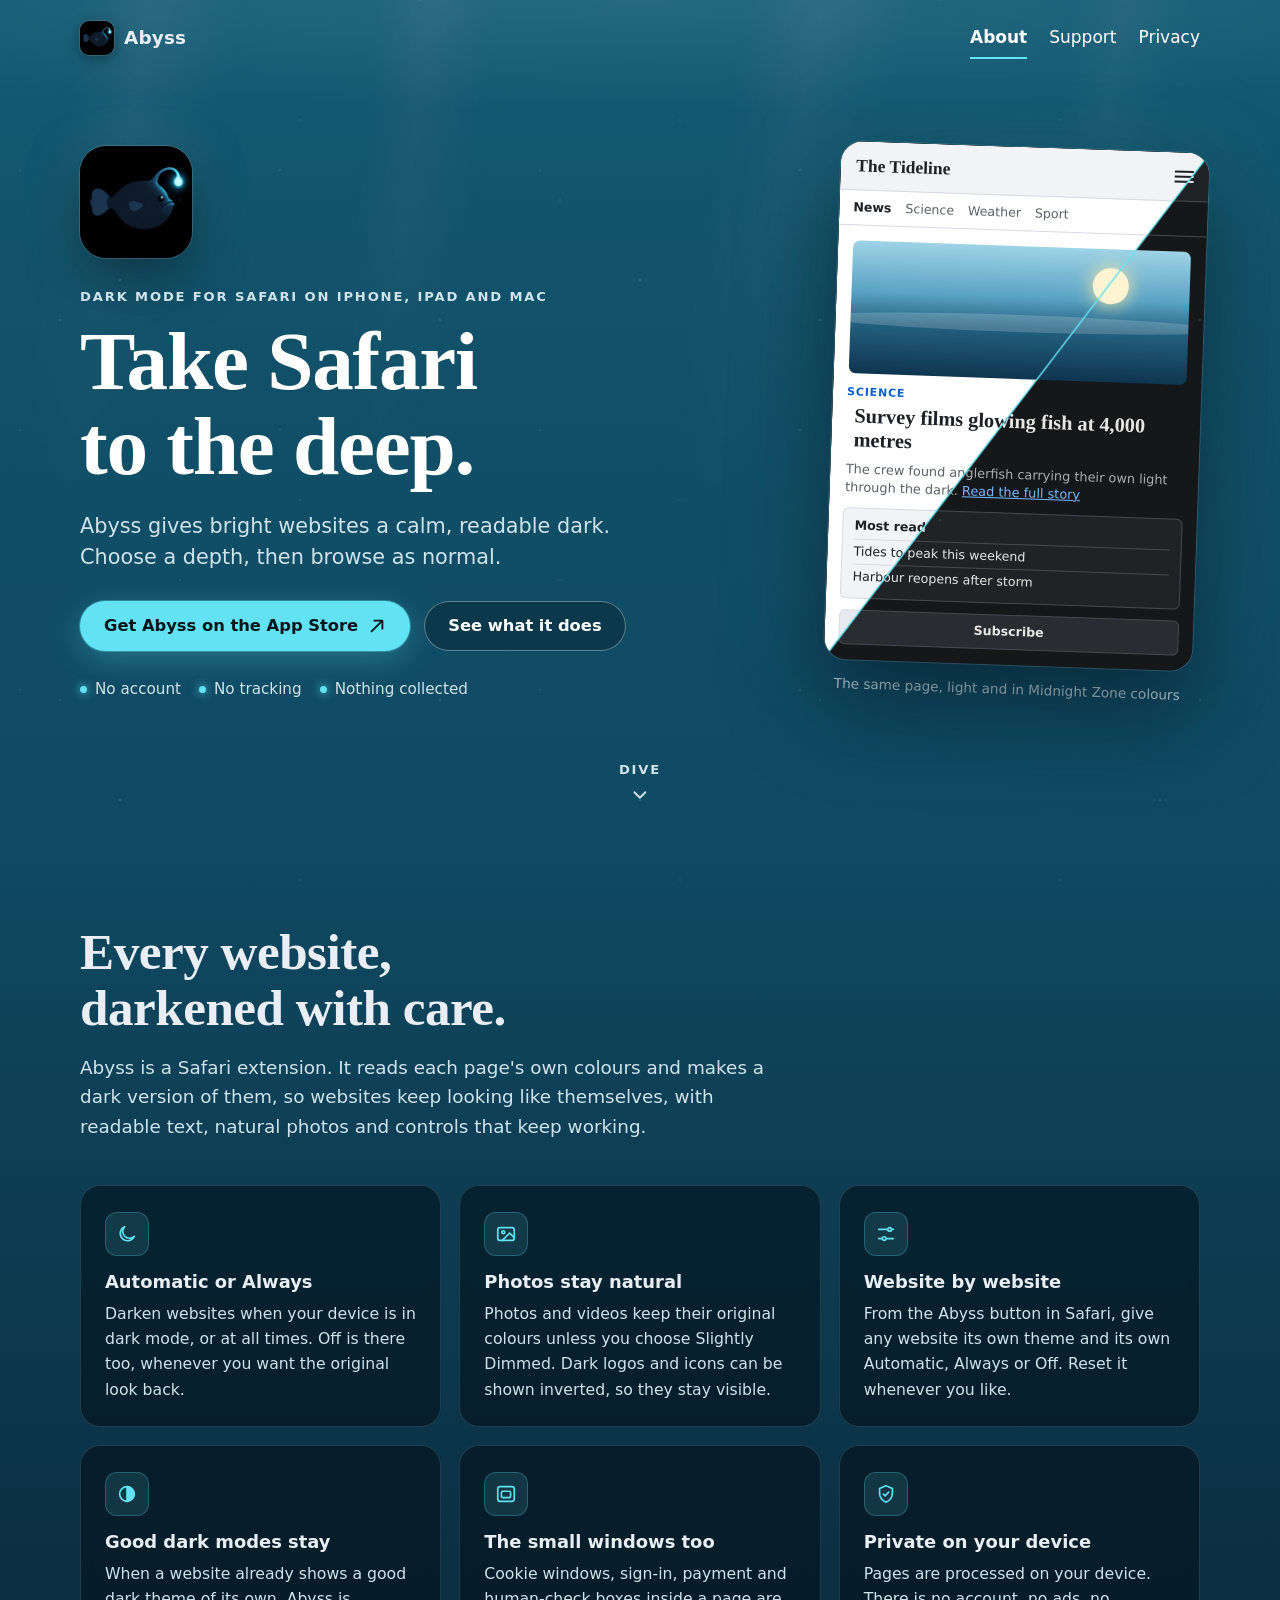
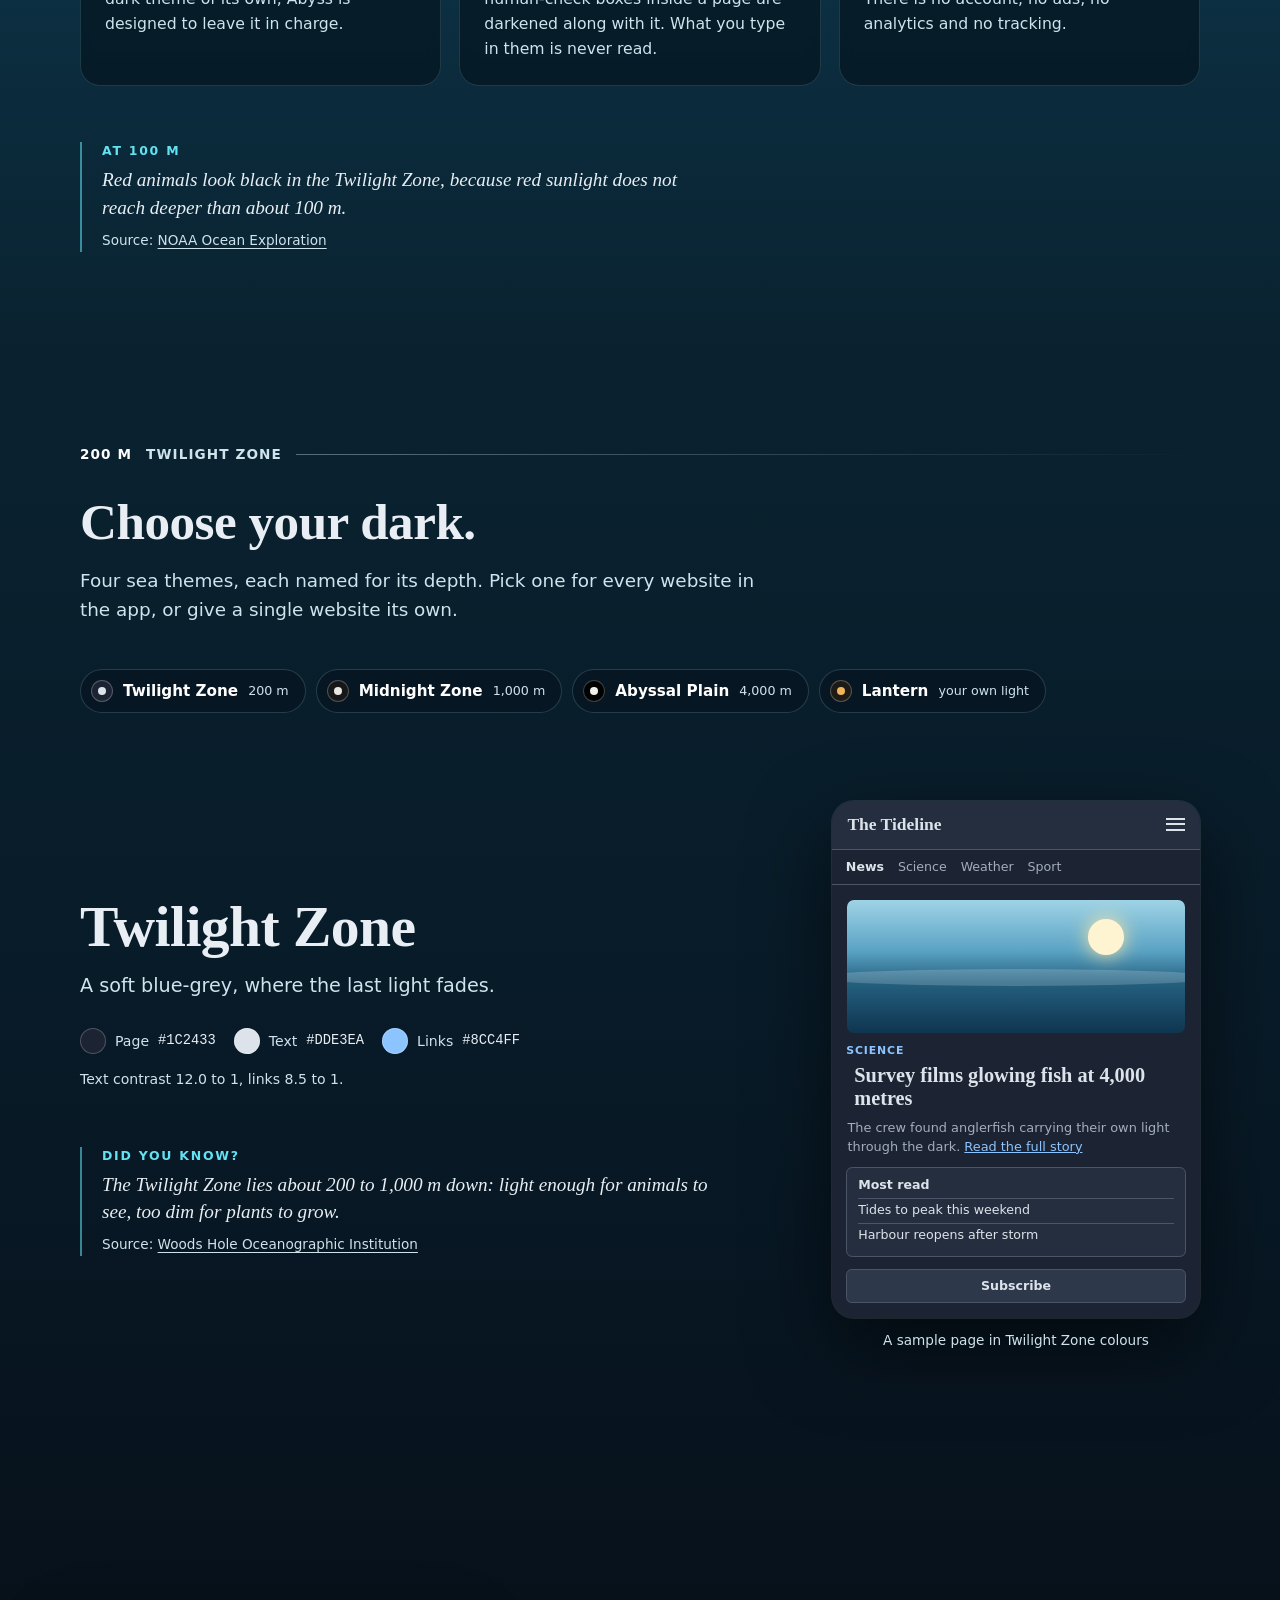
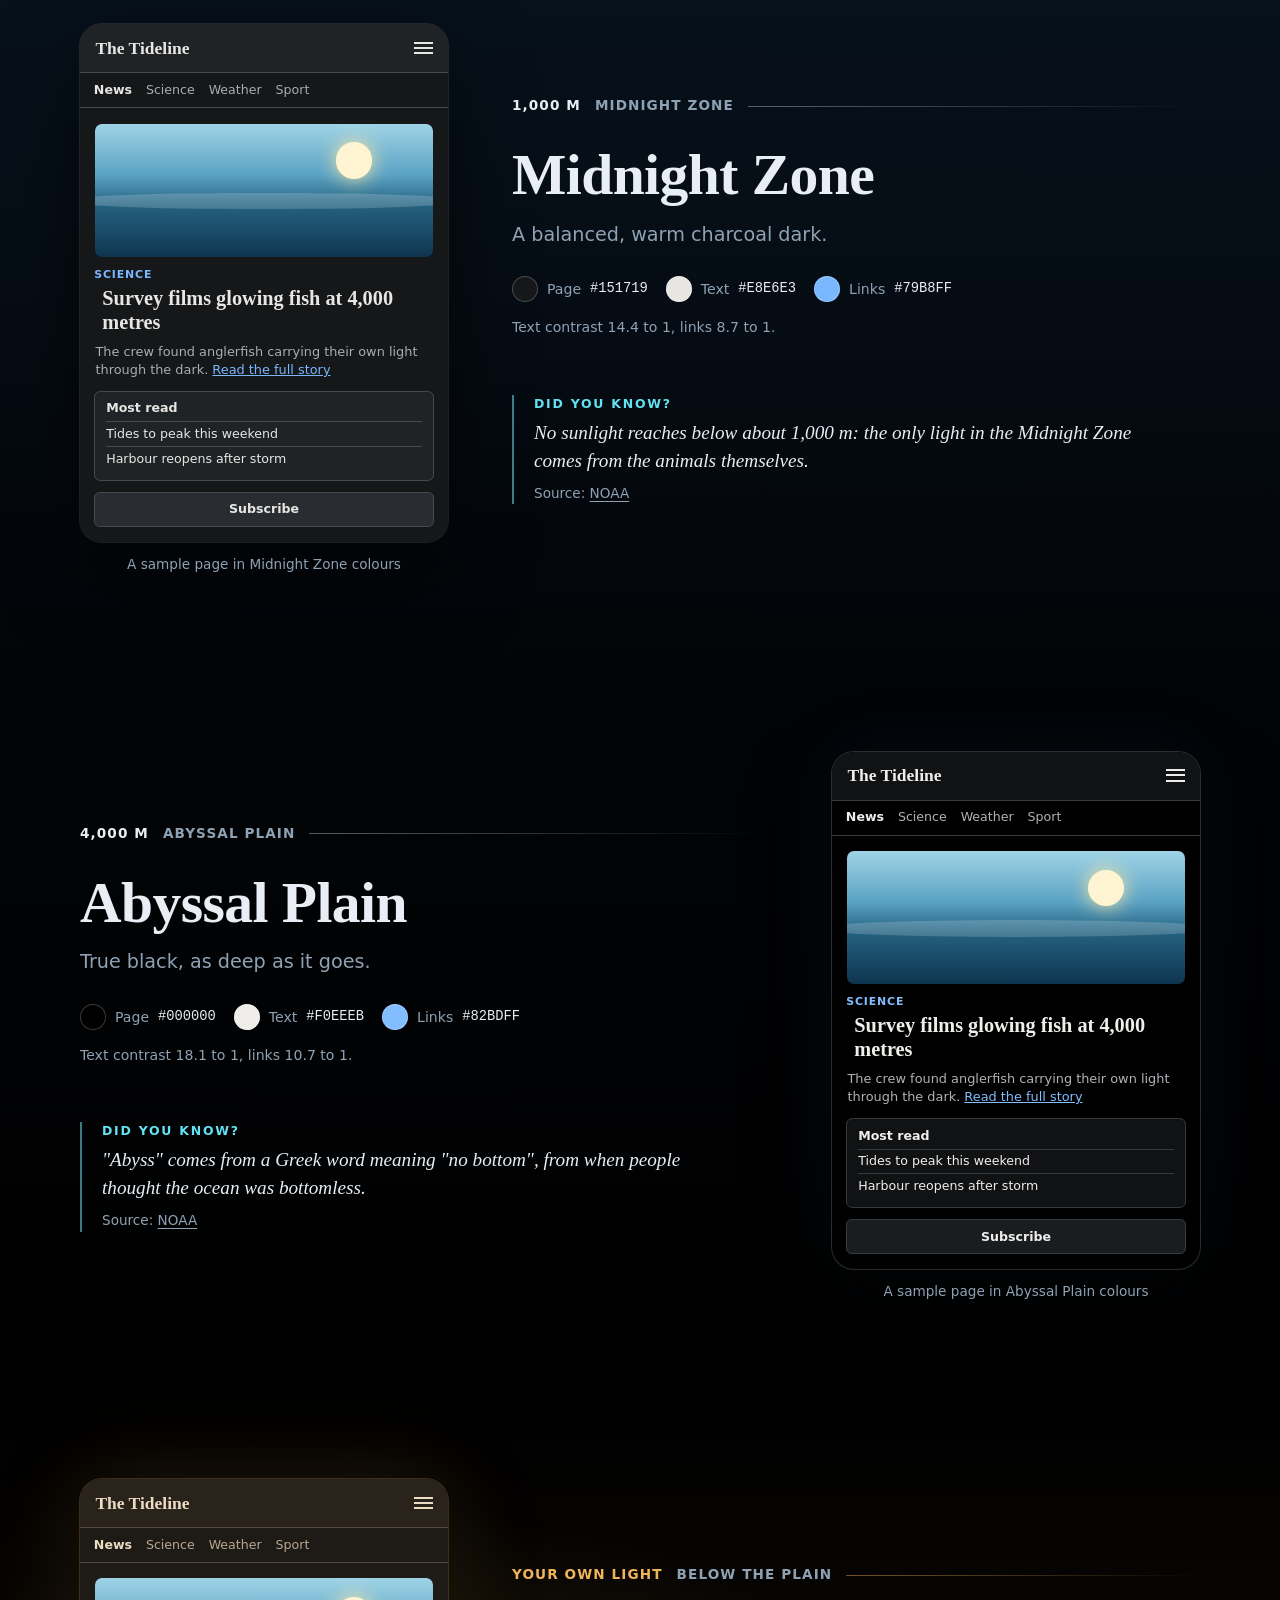
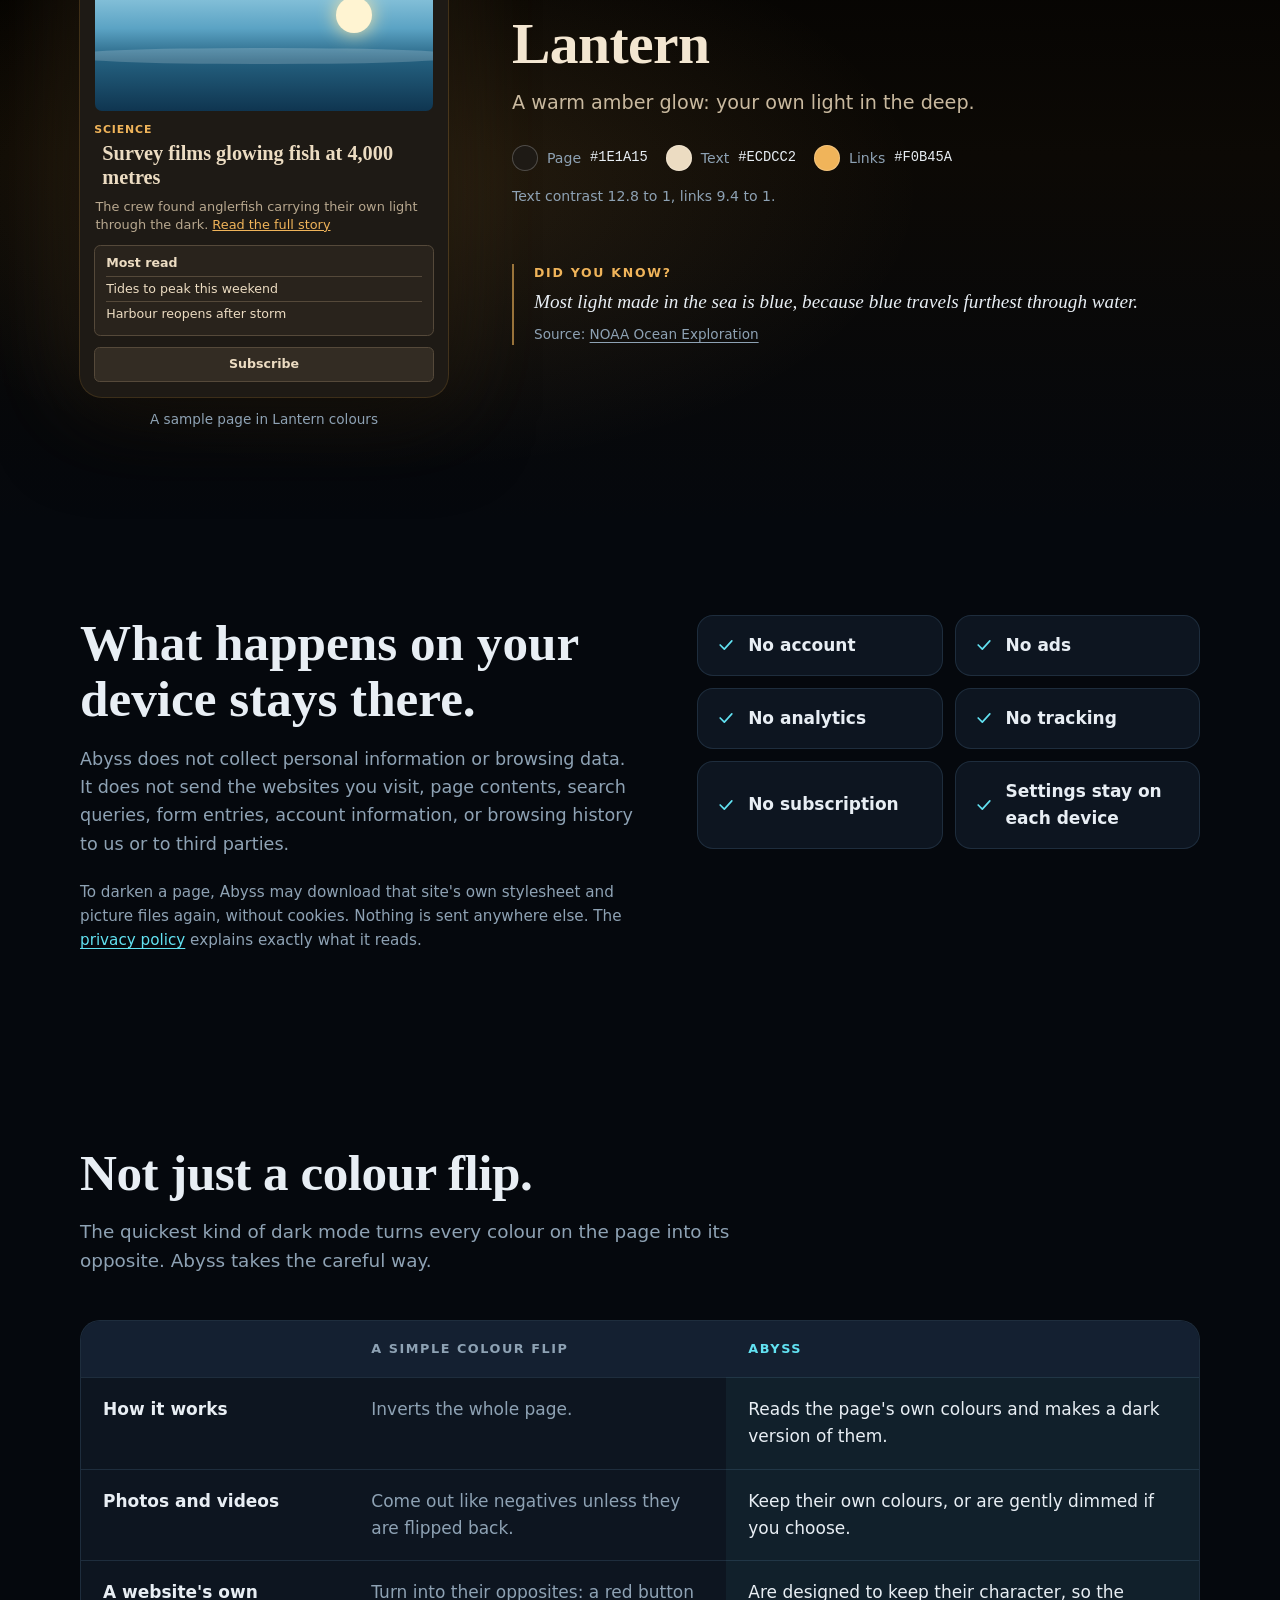
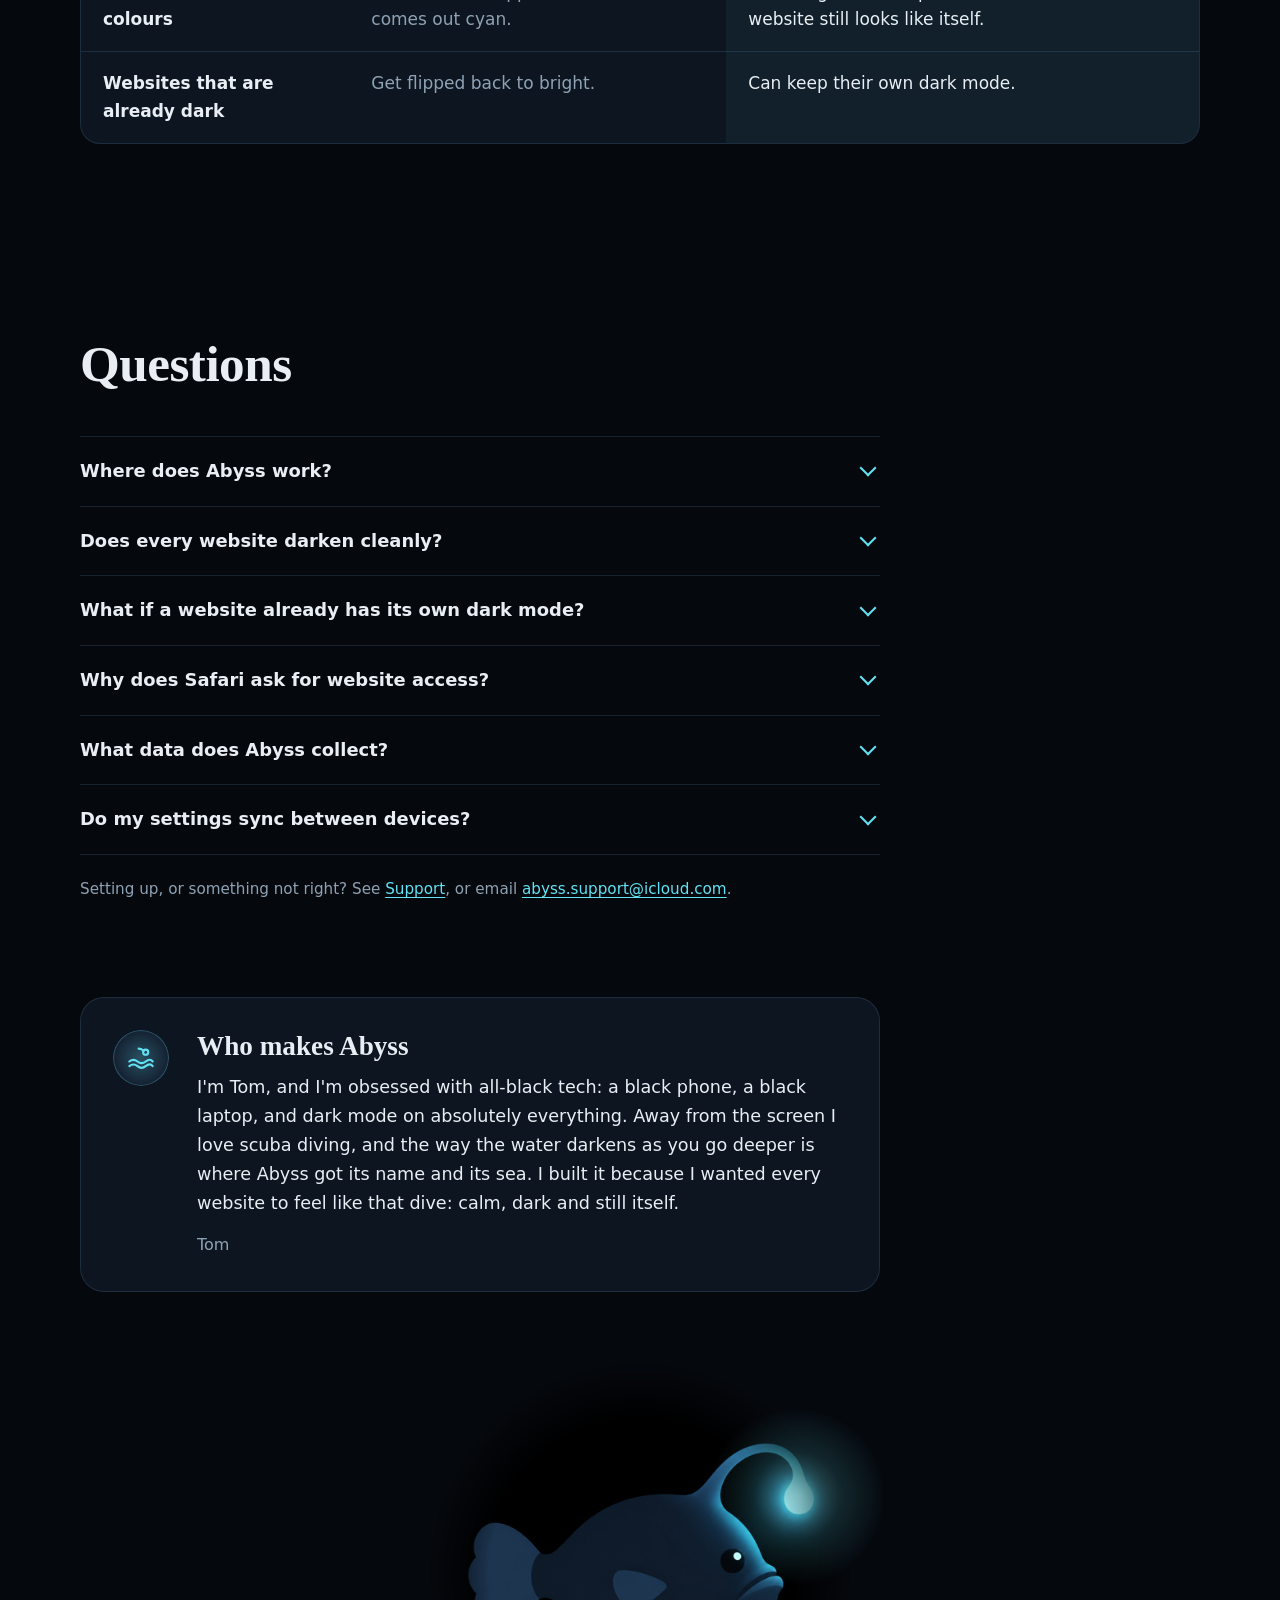
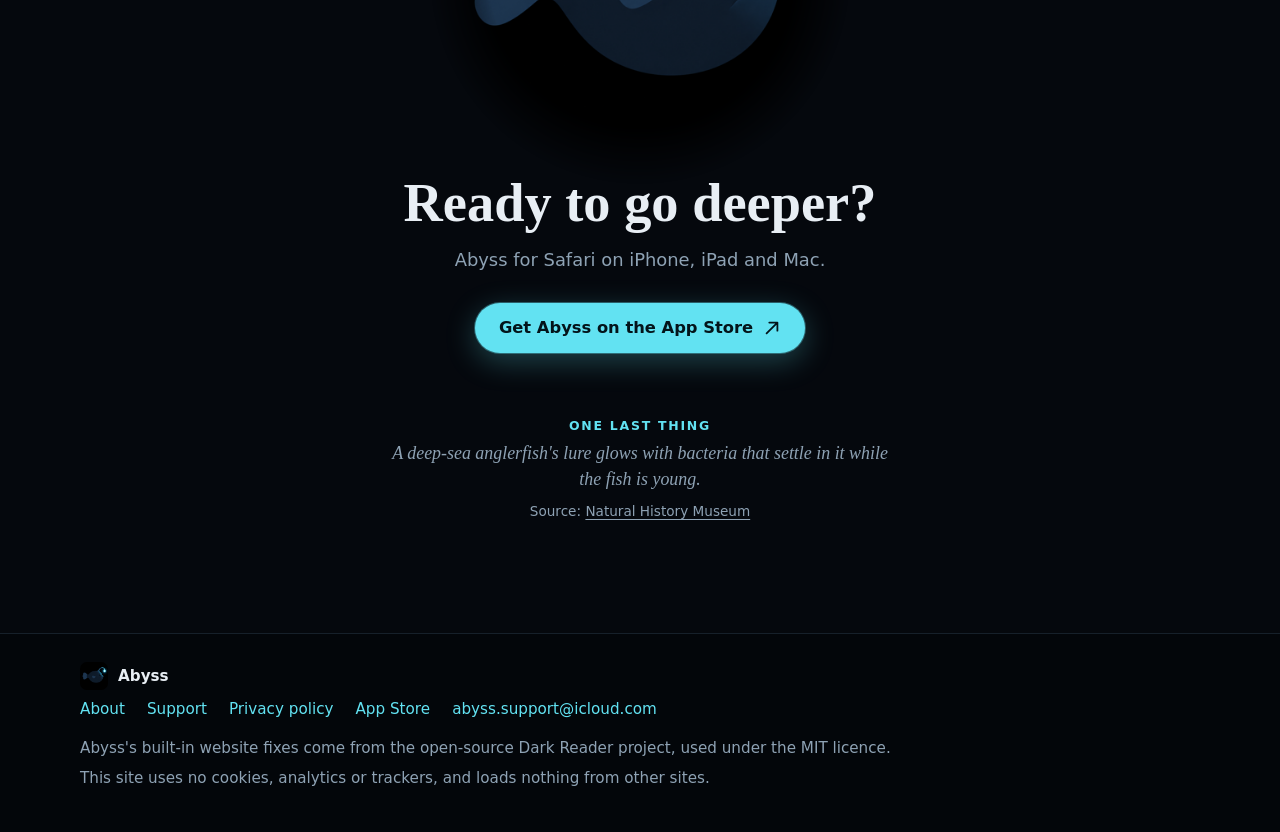
==== index.html @ 6da1e069 "Abyss website: about, support and privacy pages" ====
<!doctype html>
<html lang="en-GB">
<head>
  <meta charset="utf-8">
  <meta name="viewport" content="width=device-width, initial-scale=1, viewport-fit=cover">
  <meta http-equiv="Content-Security-Policy" content="default-src 'none'; style-src 'self'; img-src 'self'; script-src 'sha256-2eSY/19oOnMTVgiNjiT8/Z+gZUeTUaLh4BiDBRimYlw='; base-uri 'none'; form-action 'none'">
  <meta name="referrer" content="no-referrer">
  <meta name="color-scheme" content="dark">
  <meta name="theme-color" content="#145a73">
  <meta name="description" content="Abyss is dark mode for Safari on iPhone, iPad and Mac. Four sea themes, website-by-website control, and nothing collected.">
  <title>Abyss: dark mode for Safari</title>
  <link rel="stylesheet" href="style.css">
  <link rel="icon" type="image/png" href="favicon.png">
  <link rel="apple-touch-icon" href="apple-touch-icon.png">
</head>
<body>
  <a class="skip-link" href="#main">Skip to content</a>
  <div class="snow" aria-hidden="true"><span class="s1"></span><span class="s2"></span><span class="s3"></span></div>
  <div class="depth" id="depth" aria-hidden="true">
    <div class="depth-readout"><span class="depth-dot"></span><span class="depth-m">0 m</span><span class="depth-zone">Sunlight Zone</span></div>
    <div class="depth-rail">
      <span class="depth-tick t0">0</span>
      <span class="depth-tick t1">200</span>
      <span class="depth-tick t2">1,000</span>
      <span class="depth-tick t3">4,000</span>
      <span class="depth-tick t4">Lantern</span>
      <span class="depth-lure"></span>
    </div>
  </div>
  <div class="zone zone-sunlit hero" data-depth="0" data-zone="Sunlight Zone">
    <header class="site-header">
      <div class="wrap">
        <a class="brand" href="index.html">
          <img src="icon-192.png" alt="" width="34" height="34">
          <span>Abyss</span>
        </a>
        <nav class="site-nav" aria-label="Site">
          <ul>
            <li><a href="index.html" aria-current="page">About</a></li>
            <li><a href="support.html">Support</a></li>
            <li><a href="privacy.html">Privacy</a></li>
          </ul>
        </nav>
      </div>
    </header>
    <div class="hero-inner wrap">
      <div class="hero-copy">
      <img class="app-tile" src="icon-512.png" alt="The Abyss app icon: an anglerfish with a glowing lure" width="112" height="112">
      <p class="eyebrow">Dark mode for Safari on iPhone, iPad and Mac</p>
      <h1 id="top-title">Take Safari to the deep.</h1>
      <p class="lead">Abyss gives bright websites a calm, readable dark. Choose a depth, then browse as normal.</p>
      <div class="actions">
        <a class="button" href="https://apps.apple.com/app/id6821133300">
          Get Abyss on the App Store
          <svg viewBox="0 0 20 20" fill="none" stroke="currentColor" stroke-width="2" stroke-linecap="round" stroke-linejoin="round" aria-hidden="true"><path d="M7 4h9v9M16 4 4 16"/></svg>
        </a>
        <a class="button button-quiet" href="#what">See what it does</a>
      </div>
      <ul class="promise" aria-label="Privacy in short">
        <li>No account</li>
        <li>No tracking</li>
        <li>Nothing collected</li>
      </ul>
      </div>
      <div class="hero-visual" aria-hidden="true">
        <div class="webpair">
          <div class="web" data-theme="midnight">
              <div class="w-bar"><span class="w-logo">The Tideline</span><span class="w-menu"></span></div>
              <div class="w-nav"><span>News</span><span>Science</span><span>Weather</span><span>Sport</span></div>
              <div class="w-img"></div>
              <div class="w-tag">Science</div>
              <div class="w-h">Survey films glowing fish at 4,000 metres</div>
              <div class="w-p">The crew found anglerfish carrying their own light through the dark. <span class="w-a">Read the full story</span></div>
              <div class="w-card"><b>Most read</b><span>Tides to peak this weekend</span><span>Harbour reopens after storm</span></div>
              <div class="w-btn">Subscribe</div>
          </div>
          <div class="web day" data-theme="light">
              <div class="w-bar"><span class="w-logo">The Tideline</span><span class="w-menu"></span></div>
              <div class="w-nav"><span>News</span><span>Science</span><span>Weather</span><span>Sport</span></div>
              <div class="w-img"></div>
              <div class="w-tag">Science</div>
              <div class="w-h">Survey films glowing fish at 4,000 metres</div>
              <div class="w-p">The crew found anglerfish carrying their own light through the dark. <span class="w-a">Read the full story</span></div>
              <div class="w-card"><b>Most read</b><span>Tides to peak this weekend</span><span>Harbour reopens after storm</span></div>
              <div class="w-btn">Subscribe</div>
          </div>
        </div>
        <p class="hero-visual-note">The same page, light and in Midnight Zone colours</p>
      </div>
    </div>
    <a class="dive-cue" href="#what">
      Dive
      <svg viewBox="0 0 24 24" fill="none" stroke="currentColor" stroke-width="2" stroke-linecap="round" stroke-linejoin="round" aria-hidden="true"><path d="M6 9l6 6 6-6"/></svg>
    </a>
  </div>
  <main id="main">
    <section class="zone zone-shallows" id="what" aria-labelledby="what-title">
      <div class="wrap section">
        <div class="section-head reveal">
          <h2 id="what-title">Every website, darkened with care.</h2>
          <p>Abyss is a Safari extension. It reads each page's own colours and makes a dark version of them, so websites keep looking like themselves, with readable text, natural photos and controls that keep working.</p>
        </div>
        <ul class="features">
          <li class="feature reveal">
            <span class="feature-icon"><svg viewBox="0 0 24 24" fill="none" stroke="currentColor" stroke-width="1.8" stroke-linecap="round" stroke-linejoin="round" aria-hidden="true"><path d="M20 14.5A8 8 0 1 1 9.5 4a6.5 6.5 0 0 0 10.5 10.5z"/></svg></span>
            <h3>Automatic or Always</h3>
            <p>Darken websites when your device is in dark mode, or at all times. Off is there too, whenever you want the original look back.</p>
          </li>
          <li class="feature reveal">
            <span class="feature-icon"><svg viewBox="0 0 24 24" fill="none" stroke="currentColor" stroke-width="1.8" stroke-linecap="round" stroke-linejoin="round" aria-hidden="true"><rect x="3" y="5" width="18" height="14" rx="2.5"/><circle cx="9" cy="10" r="1.6"/><path d="M21 16l-5-5-8 8"/></svg></span>
            <h3>Photos stay natural</h3>
            <p>Photos and videos keep their original colours unless you choose Slightly Dimmed. Dark logos and icons can be shown inverted, so they stay visible.</p>
          </li>
          <li class="feature reveal">
            <span class="feature-icon"><svg viewBox="0 0 24 24" fill="none" stroke="currentColor" stroke-width="1.8" stroke-linecap="round" stroke-linejoin="round" aria-hidden="true"><path d="M4 7h10M18 7h2M4 17h4M12 17h8"/><circle cx="16" cy="7" r="2"/><circle cx="10" cy="17" r="2"/></svg></span>
            <h3>Website by website</h3>
            <p>From the Abyss button in Safari, give any website its own theme and its own Automatic, Always or Off. Reset it whenever you like.</p>
          </li>
          <li class="feature reveal">
            <span class="feature-icon"><svg viewBox="0 0 24 24" fill="none" stroke="currentColor" stroke-width="1.8" stroke-linecap="round" stroke-linejoin="round" aria-hidden="true"><circle cx="12" cy="12" r="8"/><path d="M12 4v16"/><path d="M12 4a8 8 0 0 1 0 16z" fill="currentColor" stroke="none"/></svg></span>
            <h3>Good dark modes stay</h3>
            <p>When a website already shows a good dark theme of its own, Abyss is designed to leave it in charge.</p>
          </li>
          <li class="feature reveal">
            <span class="feature-icon"><svg viewBox="0 0 24 24" fill="none" stroke="currentColor" stroke-width="1.8" stroke-linecap="round" stroke-linejoin="round" aria-hidden="true"><rect x="3" y="4" width="18" height="16" rx="2.5"/><rect x="7" y="9" width="10" height="7" rx="1.5"/></svg></span>
            <h3>The small windows too</h3>
            <p>Cookie windows, sign-in, payment and human-check boxes inside a page are darkened along with it. What you type in them is never read.</p>
          </li>
          <li class="feature reveal">
            <span class="feature-icon"><svg viewBox="0 0 24 24" fill="none" stroke="currentColor" stroke-width="1.8" stroke-linecap="round" stroke-linejoin="round" aria-hidden="true"><path d="M12 3l7 3v5c0 4.5-3 8.2-7 10-4-1.8-7-5.5-7-10V6z"/><path d="M9 12l2 2 4-4"/></svg></span>
            <h3>Private on your device</h3>
            <p>Pages are processed on your device. There is no account, no ads, no analytics and no tracking.</p>
          </li>
        </ul>
        <figure class="fact reveal">
          <blockquote>
            <p><span class="fact-label">At 100 m</span>Red animals look black in the Twilight Zone, because red sunlight does not reach deeper than about 100 m.</p>
          </blockquote>
          <figcaption>Source: <a href="https://oceanexplorer.noaa.gov/ocean-fact/red-color/">NOAA Ocean Exploration</a></figcaption>
        </figure>
      </div>
    </section>
    <section class="zone zone-twilight" id="themes" data-depth="200" data-zone="Twilight Zone" aria-labelledby="themes-title">
      <div class="wrap section">
        <p class="depth-mark"><b>200 m</b> Twilight Zone</p>
        <div class="section-head reveal">
          <h2 id="themes-title">Choose your dark.</h2>
          <p>Four sea themes, each named for its depth. Pick one for every website in the app, or give a single website its own.</p>
        </div>
        <ul class="depth-legend" aria-label="The four themes">
          <li><a href="#twilight"><span class="chip chip-tw" aria-hidden="true"></span>Twilight Zone <small>200 m</small></a></li>
          <li><a href="#midnight"><span class="chip chip-mn" aria-hidden="true"></span>Midnight Zone <small>1,000 m</small></a></li>
          <li><a href="#abyssal"><span class="chip chip-ab" aria-hidden="true"></span>Abyssal Plain <small>4,000 m</small></a></li>
          <li><a href="#lantern"><span class="chip chip-ln" aria-hidden="true"></span>Lantern <small>your own light</small></a></li>
        </ul>
        <div class="theme" id="twilight">
          <div class="theme-copy reveal">
            <h3>Twilight Zone</h3>
            <p class="theme-desc">A soft blue-grey, where the last light fades.</p>
            <ul class="swatches" aria-label="Twilight Zone colours">
              <li><span class="chip c-tw-page" aria-hidden="true"></span><span class="name">Page</span> <code>#1C2433</code></li>
              <li><span class="chip c-tw-text" aria-hidden="true"></span><span class="name">Text</span> <code>#DDE3EA</code></li>
              <li><span class="chip c-tw-link" aria-hidden="true"></span><span class="name">Links</span> <code>#8CC4FF</code></li>
            </ul>
            <p class="contrast-note">Text contrast 12.0 to 1, links 8.5 to 1.</p>
            <figure class="fact">
              <blockquote>
                <p><span class="fact-label">Did you know?</span>The Twilight Zone lies about 200 to 1,000 m down: light enough for animals to see, too dim for plants to grow.</p>
              </blockquote>
              <figcaption>Source: <a href="https://twilightzone.whoi.edu/explore-the-otz/">Woods Hole Oceanographic Institution</a></figcaption>
            </figure>
          </div>
          <figure class="sample reveal">
            <div class="web" data-theme="twilight" aria-hidden="true">
              <div class="w-bar"><span class="w-logo">The Tideline</span><span class="w-menu"></span></div>
              <div class="w-nav"><span>News</span><span>Science</span><span>Weather</span><span>Sport</span></div>
              <div class="w-img"></div>
              <div class="w-tag">Science</div>
              <div class="w-h">Survey films glowing fish at 4,000 metres</div>
              <div class="w-p">The crew found anglerfish carrying their own light through the dark. <span class="w-a">Read the full story</span></div>
              <div class="w-card"><b>Most read</b><span>Tides to peak this weekend</span><span>Harbour reopens after storm</span></div>
              <div class="w-btn">Subscribe</div>
            </div>
            <figcaption>A sample page in Twilight Zone colours</figcaption>
          </figure>
        </div>
      </div>
    </section>
    <section class="zone zone-midnight" id="midnight" data-depth="1000" data-zone="Midnight Zone" aria-labelledby="t-midnight">
      <div class="wrap">
        <div class="theme theme-flip">
          <div class="theme-copy reveal">
            <p class="depth-mark"><b>1,000 m</b> Midnight Zone</p>
            <h3 id="t-midnight">Midnight Zone</h3>
            <p class="theme-desc">A balanced, warm charcoal dark.</p>
            <ul class="swatches" aria-label="Midnight Zone colours">
              <li><span class="chip c-mn-page" aria-hidden="true"></span><span class="name">Page</span> <code>#151719</code></li>
              <li><span class="chip c-mn-text" aria-hidden="true"></span><span class="name">Text</span> <code>#E8E6E3</code></li>
              <li><span class="chip c-mn-link" aria-hidden="true"></span><span class="name">Links</span> <code>#79B8FF</code></li>
            </ul>
            <p class="contrast-note">Text contrast 14.4 to 1, links 8.7 to 1.</p>
            <figure class="fact">
              <blockquote>
                <p><span class="fact-label">Did you know?</span>No sunlight reaches below about 1,000 m: the only light in the Midnight Zone comes from the animals themselves.</p>
              </blockquote>
              <figcaption>Source: <a href="https://www.noaa.gov/jetstream/ocean/layers-of-ocean">NOAA</a></figcaption>
            </figure>
          </div>
          <figure class="sample reveal">
            <div class="web" data-theme="midnight" aria-hidden="true">
              <div class="w-bar"><span class="w-logo">The Tideline</span><span class="w-menu"></span></div>
              <div class="w-nav"><span>News</span><span>Science</span><span>Weather</span><span>Sport</span></div>
              <div class="w-img"></div>
              <div class="w-tag">Science</div>
              <div class="w-h">Survey films glowing fish at 4,000 metres</div>
              <div class="w-p">The crew found anglerfish carrying their own light through the dark. <span class="w-a">Read the full story</span></div>
              <div class="w-card"><b>Most read</b><span>Tides to peak this weekend</span><span>Harbour reopens after storm</span></div>
              <div class="w-btn">Subscribe</div>
            </div>
            <figcaption>A sample page in Midnight Zone colours</figcaption>
          </figure>
        </div>
      </div>
    </section>
    <section class="zone zone-abyssal" id="abyssal" data-depth="4000" data-zone="Abyssal Plain" aria-labelledby="t-abyssal">
      <div class="wrap">
        <div class="theme">
          <div class="theme-copy reveal">
            <p class="depth-mark"><b>4,000 m</b> Abyssal Plain</p>
            <h3 id="t-abyssal">Abyssal Plain</h3>
            <p class="theme-desc">True black, as deep as it goes.</p>
            <ul class="swatches" aria-label="Abyssal Plain colours">
              <li><span class="chip c-ab-page" aria-hidden="true"></span><span class="name">Page</span> <code>#000000</code></li>
              <li><span class="chip c-ab-text" aria-hidden="true"></span><span class="name">Text</span> <code>#F0EEEB</code></li>
              <li><span class="chip c-ab-link" aria-hidden="true"></span><span class="name">Links</span> <code>#82BDFF</code></li>
            </ul>
            <p class="contrast-note">Text contrast 18.1 to 1, links 10.7 to 1.</p>
            <figure class="fact">
              <blockquote>
                <p><span class="fact-label">Did you know?</span>"Abyss" comes from a Greek word meaning "no bottom", from when people thought the ocean was bottomless.</p>
              </blockquote>
              <figcaption>Source: <a href="https://www.noaa.gov/jetstream/ocean/layers-of-ocean">NOAA</a></figcaption>
            </figure>
          </div>
          <figure class="sample reveal">
            <div class="web" data-theme="abyssal" aria-hidden="true">
              <div class="w-bar"><span class="w-logo">The Tideline</span><span class="w-menu"></span></div>
              <div class="w-nav"><span>News</span><span>Science</span><span>Weather</span><span>Sport</span></div>
              <div class="w-img"></div>
              <div class="w-tag">Science</div>
              <div class="w-h">Survey films glowing fish at 4,000 metres</div>
              <div class="w-p">The crew found anglerfish carrying their own light through the dark. <span class="w-a">Read the full story</span></div>
              <div class="w-card"><b>Most read</b><span>Tides to peak this weekend</span><span>Harbour reopens after storm</span></div>
              <div class="w-btn">Subscribe</div>
            </div>
            <figcaption>A sample page in Abyssal Plain colours</figcaption>
          </figure>
        </div>
      </div>
    </section>
    <section class="zone zone-lantern" id="lantern" data-depth="lantern" data-zone="Your own light" aria-labelledby="t-lantern">
      <div class="wrap">
        <div class="theme theme-flip">
          <div class="theme-copy reveal">
            <p class="depth-mark"><b>Your own light</b> below the plain</p>
            <h3 id="t-lantern">Lantern</h3>
            <p class="theme-desc">A warm amber glow: your own light in the deep.</p>
            <ul class="swatches" aria-label="Lantern colours">
              <li><span class="chip c-ln-page" aria-hidden="true"></span><span class="name">Page</span> <code>#1E1A15</code></li>
              <li><span class="chip c-ln-text" aria-hidden="true"></span><span class="name">Text</span> <code>#ECDCC2</code></li>
              <li><span class="chip c-ln-link" aria-hidden="true"></span><span class="name">Links</span> <code>#F0B45A</code></li>
            </ul>
            <p class="contrast-note">Text contrast 12.8 to 1, links 9.4 to 1.</p>
            <figure class="fact">
              <blockquote>
                <p><span class="fact-label">Did you know?</span>Most light made in the sea is blue, because blue travels furthest through water.</p>
              </blockquote>
              <figcaption>Source: <a href="https://oceanexplorer.noaa.gov/ocean-fact/bioluminescence/">NOAA Ocean Exploration</a></figcaption>
            </figure>
          </div>
          <figure class="sample reveal">
            <div class="web" data-theme="lantern" aria-hidden="true">
              <div class="w-bar"><span class="w-logo">The Tideline</span><span class="w-menu"></span></div>
              <div class="w-nav"><span>News</span><span>Science</span><span>Weather</span><span>Sport</span></div>
              <div class="w-img"></div>
              <div class="w-tag">Science</div>
              <div class="w-h">Survey films glowing fish at 4,000 metres</div>
              <div class="w-p">The crew found anglerfish carrying their own light through the dark. <span class="w-a">Read the full story</span></div>
              <div class="w-card"><b>Most read</b><span>Tides to peak this weekend</span><span>Harbour reopens after storm</span></div>
              <div class="w-btn">Subscribe</div>
            </div>
            <figcaption>A sample page in Lantern colours</figcaption>
          </figure>
        </div>
      </div>
    </section>
    <section class="zone zone-floor" id="private" aria-labelledby="private-title">
      <div class="wrap section">
        <div class="privacy-band">
          <div class="reveal">
            <h2 class="big" id="private-title">What happens on your device stays there.</h2>
            <p>Abyss does not collect personal information or browsing data. It does not send the websites you visit, page contents, search queries, form entries, account information, or browsing history to us or to third parties.</p>
            <p class="fine">To darken a page, Abyss may download that site's own stylesheet and picture files again, without cookies. Nothing is sent anywhere else. The <a href="privacy.html">privacy policy</a> explains exactly what it reads.</p>
          </div>
          <ul class="nos reveal">
            <li><svg viewBox="0 0 24 24" fill="none" stroke="currentColor" stroke-width="2" stroke-linecap="round" stroke-linejoin="round" aria-hidden="true"><path d="M5 12l5 5 9-10"/></svg>No account</li>
            <li><svg viewBox="0 0 24 24" fill="none" stroke="currentColor" stroke-width="2" stroke-linecap="round" stroke-linejoin="round" aria-hidden="true"><path d="M5 12l5 5 9-10"/></svg>No ads</li>
            <li><svg viewBox="0 0 24 24" fill="none" stroke="currentColor" stroke-width="2" stroke-linecap="round" stroke-linejoin="round" aria-hidden="true"><path d="M5 12l5 5 9-10"/></svg>No analytics</li>
            <li><svg viewBox="0 0 24 24" fill="none" stroke="currentColor" stroke-width="2" stroke-linecap="round" stroke-linejoin="round" aria-hidden="true"><path d="M5 12l5 5 9-10"/></svg>No tracking</li>
            <li><svg viewBox="0 0 24 24" fill="none" stroke="currentColor" stroke-width="2" stroke-linecap="round" stroke-linejoin="round" aria-hidden="true"><path d="M5 12l5 5 9-10"/></svg>No subscription</li>
            <li><svg viewBox="0 0 24 24" fill="none" stroke="currentColor" stroke-width="2" stroke-linecap="round" stroke-linejoin="round" aria-hidden="true"><path d="M5 12l5 5 9-10"/></svg>Settings stay on each device</li>
          </ul>
        </div>
      </div>
    </section>
    <section class="zone zone-floor" id="different" aria-labelledby="different-title">
      <div class="wrap section">
        <div class="section-head reveal">
          <h2 id="different-title">Not just a colour flip.</h2>
          <p>The quickest kind of dark mode turns every colour on the page into its opposite. Abyss takes the careful way.</p>
        </div>
        <table class="compare reveal">
          <caption class="visually-hidden">A simple colour flip compared with Abyss</caption>
          <thead>
            <tr>
              <th scope="col"><span class="visually-hidden">What changes</span></th>
              <th scope="col">A simple colour flip</th>
              <th scope="col" class="abyss-col">Abyss</th>
            </tr>
          </thead>
          <tbody>
            <tr>
              <th scope="row">How it works</th>
              <td data-label="A simple colour flip">Inverts the whole page.</td>
              <td data-label="Abyss" class="abyss-col">Reads the page's own colours and makes a dark version of them.</td>
            </tr>
            <tr>
              <th scope="row">Photos and videos</th>
              <td data-label="A simple colour flip">Come out like negatives unless they are flipped back.</td>
              <td data-label="Abyss" class="abyss-col">Keep their own colours, or are gently dimmed if you choose.</td>
            </tr>
            <tr>
              <th scope="row">A website's own colours</th>
              <td data-label="A simple colour flip">Turn into their opposites: a red button comes out cyan.</td>
              <td data-label="Abyss" class="abyss-col">Are designed to keep their character, so the website still looks like itself.</td>
            </tr>
            <tr>
              <th scope="row">Websites that are already dark</th>
              <td data-label="A simple colour flip">Get flipped back to bright.</td>
              <td data-label="Abyss" class="abyss-col">Can keep their own dark mode.</td>
            </tr>
          </tbody>
        </table>
      </div>
    </section>
    <section class="zone zone-floor" id="faq" aria-labelledby="faq-title">
      <div class="wrap section">
        <div class="section-head reveal">
          <h2 id="faq-title">Questions</h2>
        </div>
        <div class="faq">
          <details>
            <summary>Where does Abyss work?</summary>
            <div>
              <p>Abyss is a Safari extension for iPhone, iPad and Mac. It works on websites in Safari. It cannot change Safari's own pages, such as the Start Page.</p>
            </div>
          </details>
          <details>
            <summary>Does every website darken cleanly?</summary>
            <div>
              <p>Most websites were designed for a light background, and a few do not darken cleanly. On that website, open the Abyss panel and try a different theme, or set Darken this website to Off to go back to the original look.</p>
              <p>Abyss does not recolour videos, or pictures a website draws itself (canvas and WebGL, which some maps, charts and games use).</p>
            </div>
          </details>
          <details>
            <summary>What if a website already has its own dark mode?</summary>
            <div>
              <p>When Use the website's own dark mode is on (it is on unless you change it), Abyss is designed to leave a good dark theme a website already shows in control. If you prefer Abyss's look there, turn it off in the Abyss panel.</p>
            </div>
          </details>
          <details>
            <summary>Why does Safari ask for website access?</summary>
            <div>
              <p>Safari asks for permission for Abyss to read and modify webpages. This permission is necessary to calculate and apply a dark appearance. Page processing happens on your device. Abyss does not use that access to build a browsing profile, collect form data, or sell information.</p>
            </div>
          </details>
          <details>
            <summary>What data does Abyss collect?</summary>
            <div>
              <p>None. There is no account, no advertising, no analytics and no tracking. Your appearance choices and website settings are stored on your device. Details are in the <a href="privacy.html">privacy policy</a>.</p>
            </div>
          </details>
          <details>
            <summary>Do my settings sync between devices?</summary>
            <div>
              <p>No. Abyss keeps your appearance and website settings on each device and does not sync them.</p>
            </div>
          </details>
        </div>
        <p class="fine">Setting up, or something not right? See <a href="support.html">Support</a>, or email <a href="mailto:abyss.support@icloud.com">abyss.support@icloud.com</a>.</p>
      </div>
    </section>
    <section class="zone zone-floor" id="maker" aria-labelledby="maker-title">
      <div class="wrap">
        <div class="maker reveal">
          <span class="maker-mark" aria-hidden="true"><svg viewBox="0 0 24 24" fill="none" stroke="currentColor" stroke-width="1.8" stroke-linecap="round" stroke-linejoin="round"><path d="M2 15c2.5-2 4.5-2 7 0s4.5 2 7 0 4.5-2 6 0"/><path d="M2 19c2.5-2 4.5-2 7 0s4.5 2 7 0 4.5-2 6 0"/><circle cx="16" cy="7" r="2.2"/><path d="M10 4c2 0 3.5 1 4.2 2"/></svg></span>
          <div>
            <h2 id="maker-title">Who makes Abyss</h2>
            <p>I'm Tom, and I'm obsessed with all-black tech: a black phone, a black laptop, and dark mode on absolutely everything. Away from the screen I love scuba diving, and the way the water darkens as you go deeper is where Abyss got its name and its sea. I built it because I wanted every website to feel like that dive: calm, dark and still itself.</p>
            <p class="sig">Tom</p>
          </div>
        </div>
      </div>
    </section>
    <section class="zone zone-floor finale" aria-labelledby="finale-title">
      <div class="wrap">
        <div class="angler reveal" aria-hidden="true">
          <img src="icon-512.png" alt="" width="512" height="512">
          <span class="lure-glow"></span>
        </div>
        <h2 id="finale-title">Ready to go deeper?</h2>
        <p>Abyss for Safari on iPhone, iPad and Mac.</p>
        <div class="actions">
          <a class="button" href="https://apps.apple.com/app/id6821133300">
            Get Abyss on the App Store
            <svg viewBox="0 0 20 20" fill="none" stroke="currentColor" stroke-width="2" stroke-linecap="round" stroke-linejoin="round" aria-hidden="true"><path d="M7 4h9v9M16 4 4 16"/></svg>
          </a>
        </div>
        <figure class="fact fact-centre">
          <blockquote>
            <p><span class="fact-label">One last thing</span>A deep-sea anglerfish's lure glows with bacteria that settle in it while the fish is young.</p>
          </blockquote>
          <figcaption>Source: <a href="https://www.nhm.ac.uk/discover/news/2023/december/upside-down-deep-sea-anglerfish-might-be-hunting-prey.html">Natural History Museum</a></figcaption>
        </figure>
      </div>
    </section>
  </main>
  <footer class="site-footer">
    <div class="wrap">
      <p class="footer-brand"><img src="icon-192.png" alt="" width="28" height="28">Abyss</p>
      <ul>
        <li><a href="index.html">About</a></li>
        <li><a href="support.html">Support</a></li>
        <li><a href="privacy.html">Privacy policy</a></li>
        <li><a href="https://apps.apple.com/app/id6821133300">App Store</a></li>
        <li><a href="mailto:abyss.support@icloud.com">abyss.support@icloud.com</a></li>
      </ul>
      <p>Abyss's built-in website fixes come from the open-source Dark Reader project, used under the MIT licence.</p>
      <p>This site uses no cookies, analytics or trackers, and loads nothing from other sites.</p>
    </div>
  </footer>
  <script>
(function () {
  var root = document.documentElement;
  var meter = document.getElementById("depth");
  if (!meter || !("IntersectionObserver" in window)) return;
  root.classList.add("js");
  var reveals = document.querySelectorAll(".reveal");
  var seen = new IntersectionObserver(function (entries) {
    entries.forEach(function (e) {
      if (e.isIntersecting) { e.target.classList.add("seen"); seen.unobserve(e.target); }
    });
  }, { rootMargin: "0px 0px -8% 0px" });
  reveals.forEach(function (el) { seen.observe(el); });
  var stops = Array.prototype.slice.call(document.querySelectorAll("[data-depth]"));
  var end = document.getElementById("private");
  var metres = meter.querySelector(".depth-m");
  var zone = meter.querySelector(".depth-zone");
  var rail = meter.querySelector(".depth-rail");
  var lure = meter.querySelector(".depth-lure");
  function topOf(el) { return el.getBoundingClientRect().top + window.scrollY; }
  function update() {
    var probe = window.scrollY + window.innerHeight * 0.5;
    var tops = stops.map(topOf);
    var endTop = topOf(end);
    var i = 0;
    while (i < stops.length - 1 && probe >= tops[i + 1]) i++;
    var next = i < stops.length - 1 ? tops[i + 1] : endTop;
    var f = Math.max(0, Math.min(1, (probe - tops[i]) / Math.max(1, next - tops[i])));
    var here = stops[i].getAttribute("data-depth");
    var lantern = here === "lantern";
    var label, pos;
    if (lantern) {
      label = "Lantern";
      pos = 4;
    } else {
      var there = i < stops.length - 1 ? stops[i + 1].getAttribute("data-depth") : here;
      var a = Number(here);
      var b = there === "lantern" ? a : Number(there);
      var m = a + (b - a) * f;
      label = (Math.round(m / 10) * 10).toLocaleString("en-GB") + " m";
      pos = Math.min(4, i + f);
    }
    metres.textContent = label;
    zone.textContent = stops[i].getAttribute("data-zone");
    meter.classList.toggle("lantern", lantern);
    meter.classList.toggle("on", probe < endTop);
    if (rail && lure && rail.offsetHeight) {
      lure.style.setProperty("--lure-y", (pos / 4) * rail.offsetHeight + "px");
    }
  }
  window.addEventListener("scroll", update, { passive: true });
  window.addEventListener("resize", update);
  update();
})();
  </script>
</body>
</html>
---- style.css ----
:root {
  color-scheme: dark;
  --ground: #05080d;
  --surface: #0d1520;
  --raised: #142031;
  --hairline: rgba(120, 170, 210, 0.16);
  --hairline-strong: rgba(120, 170, 210, 0.28);
  --text: #e8eef4;
  --muted: #8ea2b4;
  --accent: #62e2f2;
  --on-accent: #03141a;
  --amber: #f0b45a;
  --water-text: #ffffff;
  --water-muted: #cfe3ec;
  --sans: -apple-system, BlinkMacSystemFont, "Segoe UI", system-ui, Roboto, "Helvetica Neue", Arial, sans-serif;
  --serif: ui-serif, "New York", "Iowan Old Style", Georgia, "Times New Roman", serif;
  --round: ui-rounded, "SF Pro Rounded", var(--sans);
  --page-max: 72rem;
  --gutter: 16px;
}
*,
*::before,
*::after {
  box-sizing: border-box;
}
html {
  -webkit-text-size-adjust: 100%;
  text-size-adjust: 100%;
  scroll-behavior: smooth;
  background: var(--ground);
}
body {
  margin: 0;
  background: var(--ground);
  color: var(--text);
  font-family: var(--sans);
  font-size: 1.0625rem;
  line-height: 1.6;
  overflow-x: hidden;
}
img,
svg {
  max-width: 100%;
}
a {
  color: var(--accent);
  text-underline-offset: 3px;
  text-decoration-thickness: 1px;
}
a:hover {
  text-decoration-thickness: 2px;
}
strong {
  font-weight: 650;
}
:focus-visible {
  outline: 3px solid var(--accent);
  outline-offset: 3px;
  border-radius: 4px;
}
.skip-link {
  position: absolute;
  left: 16px;
  top: -100px;
  padding: 10px 14px;
  background: var(--accent);
  color: var(--on-accent);
  border-radius: 10px;
  font-weight: 600;
  z-index: 50;
}
.skip-link:focus {
  top: 12px;
}
.visually-hidden {
  position: absolute;
  width: 1px;
  height: 1px;
  margin: -1px;
  padding: 0;
  overflow: hidden;
  clip: rect(0 0 0 0);
  white-space: nowrap;
  border: 0;
}
.wrap {
  width: 100%;
  max-width: var(--page-max);
  margin: 0 auto;
  padding: 0 var(--gutter);
}
.wrap-narrow {
  max-width: 46rem;
}
.site-header {
  position: relative;
  z-index: 5;
}
.site-header .wrap {
  display: flex;
  flex-wrap: wrap;
  align-items: center;
  justify-content: space-between;
  gap: 8px 20px;
  padding-top: 16px;
  padding-bottom: 16px;
}
.brand {
  display: inline-flex;
  align-items: center;
  gap: 10px;
  color: var(--text);
  font-weight: 700;
  font-size: 1.15rem;
  letter-spacing: 0.01em;
  text-decoration: none;
}
.brand img {
  width: 34px;
  height: 34px;
  border-radius: 9px;
  box-shadow: 0 0 0 1px rgba(255, 255, 255, 0.12), 0 4px 14px rgba(0, 0, 0, 0.35);
}
.site-nav ul {
  display: flex;
  flex-wrap: wrap;
  gap: 4px 22px;
  margin: 0;
  padding: 0;
  list-style: none;
}
.site-nav a {
  display: inline-block;
  padding: 8px 0;
  color: var(--water-text);
  text-decoration: none;
  font-weight: 500;
}
.site-nav a:hover {
  color: var(--water-text);
}
.site-nav a[aria-current="page"] {
  color: var(--water-text);
  font-weight: 650;
  box-shadow: inset 0 -2px 0 var(--accent);
}
.button {
  display: inline-flex;
  align-items: center;
  justify-content: center;
  gap: 10px;
  min-height: 48px;
  padding: 12px 24px;
  border-radius: 999px;
  background: var(--accent);
  color: var(--on-accent);
  font-weight: 650;
  font-size: 1.02rem;
  text-decoration: none;
  box-shadow: 0 0 0 1px rgba(98, 226, 242, 0.35), 0 8px 30px rgba(98, 226, 242, 0.28);
  transition: box-shadow 0.25s ease, transform 0.25s ease;
}
.button:hover {
  box-shadow: 0 0 0 1px rgba(98, 226, 242, 0.5), 0 10px 40px rgba(98, 226, 242, 0.45);
  text-decoration: none;
}
.button svg {
  width: 18px;
  height: 18px;
  flex: 0 0 auto;
}
.button-quiet {
  background: rgba(3, 20, 26, 0.35);
  color: var(--water-text);
  box-shadow: inset 0 0 0 1px rgba(255, 255, 255, 0.35);
}
.button-quiet:hover {
  box-shadow: inset 0 0 0 1px rgba(255, 255, 255, 0.7);
}
.actions {
  display: flex;
  flex-wrap: wrap;
  gap: 12px 14px;
  margin: 28px 0 0;
}
.zone {
  position: relative;
  overflow: hidden;
  isolation: isolate;
}
.zone-sunlit {
  background: linear-gradient(180deg, #145a73 0%, #115068 45%, #0f4a63 100%);
}
.zone-sunlit::before {
  content: "";
  position: absolute;
  inset: -10% -20% 20%;
  z-index: -1;
  background:
    linear-gradient(100deg, transparent 0 18%, rgba(255, 255, 255, 0.06) 22%, transparent 27%),
    linear-gradient(97deg, transparent 0 34%, rgba(255, 255, 255, 0.05) 37%, transparent 41%),
    linear-gradient(103deg, transparent 0 52%, rgba(255, 255, 255, 0.06) 56%, transparent 61%),
    linear-gradient(99deg, transparent 0 70%, rgba(255, 255, 255, 0.045) 73%, transparent 77%);
  -webkit-mask-image: linear-gradient(180deg, #000 0%, transparent 85%);
  mask-image: linear-gradient(180deg, #000 0%, transparent 85%);
  transform-origin: 50% 0;
  animation: rays 14s ease-in-out infinite alternate;
}
.zone-sunlit::after {
  content: "";
  position: absolute;
  left: 0;
  right: 0;
  top: 0;
  height: 160px;
  z-index: -1;
  background: radial-gradient(120% 100% at 50% 0%, rgba(190, 236, 248, 0.10), transparent 70%);
}
@keyframes rays {
  from { transform: skewX(-3deg); opacity: 0.75; }
  to { transform: skewX(3deg); opacity: 1; }
}
.zone-shallows {
  background: linear-gradient(180deg, #0f4a63 0%, #0c3448 55%, #0a2230 100%);
}
.zone-twilight {
  background: linear-gradient(180deg, #0a2230 0%, #081a27 60%, #07121c 100%);
}
.zone-midnight {
  background: linear-gradient(180deg, #07121c 0%, #050b12 60%, #020407 100%);
}
.zone-abyssal {
  background: linear-gradient(180deg, #020407 0%, #000000 100%);
}
.zone-lantern {
  background:
    radial-gradient(60% 55% at 30% 55%, rgba(240, 180, 90, 0.12), transparent 70%),
    linear-gradient(180deg, #000000 0%, #0c0905 50%, #05080d 100%);
}
.zone-floor {
  background: var(--ground);
}
.snow {
  position: fixed;
  inset: 0;
  z-index: 1;
  pointer-events: none;
  overflow: hidden;
}
.snow span {
  position: absolute;
  left: 0;
  right: 0;
  top: -100%;
  height: 200%;
  background-repeat: repeat;
  will-change: transform;
}
.snow .s1 {
  background-image:
    radial-gradient(1.4px 1.4px at 20px 30px, rgba(220, 240, 255, 0.55), transparent 60%),
    radial-gradient(1px 1px at 140px 90px, rgba(220, 240, 255, 0.45), transparent 60%),
    radial-gradient(1.2px 1.2px at 90px 200px, rgba(220, 240, 255, 0.4), transparent 60%),
    radial-gradient(1px 1px at 230px 160px, rgba(220, 240, 255, 0.35), transparent 60%);
  background-size: 260px 260px;
  animation: drift 70s linear infinite;
}
.snow .s2 {
  background-image:
    radial-gradient(2px 2px at 60px 80px, rgba(200, 235, 255, 0.35), transparent 60%),
    radial-gradient(1.6px 1.6px at 300px 260px, rgba(200, 235, 255, 0.3), transparent 60%),
    radial-gradient(1.8px 1.8px at 180px 340px, rgba(200, 235, 255, 0.28), transparent 60%);
  background-size: 380px 380px;
  animation: drift 110s linear infinite;
  opacity: 0.8;
}
.snow .s3 {
  background-image:
    radial-gradient(2.6px 2.6px at 120px 140px, rgba(150, 240, 250, 0.28), transparent 60%),
    radial-gradient(2.2px 2.2px at 420px 380px, rgba(150, 240, 250, 0.22), transparent 60%);
  background-size: 520px 520px;
  animation: drift 160s linear infinite;
}
@keyframes drift {
  from { transform: translate3d(0, 0, 0); }
  to { transform: translate3d(-30px, 50%, 0); }
}
.zone > .wrap,
.zone > .hero-inner {
  position: relative;
  z-index: 2;
}
.hero {
  min-height: min(92vh, 900px);
  display: flex;
  flex-direction: column;
}
.hero-inner {
  flex: 1;
  display: grid;
  align-content: center;
  padding-top: 40px;
  padding-bottom: 96px;
}
.app-tile {
  display: block;
  width: 112px;
  height: 112px;
  border-radius: 26px;
  box-shadow:
    0 0 0 1px rgba(255, 255, 255, 0.14),
    0 18px 50px rgba(2, 12, 20, 0.55),
    0 0 60px rgba(98, 226, 242, 0.18);
}
.eyebrow {
  display: inline-block;
  margin: 28px 0 12px;
  font-size: 0.82rem;
  font-weight: 650;
  letter-spacing: 0.14em;
  text-transform: uppercase;
  color: var(--water-muted);
}
.hero h1 {
  margin: 0;
  max-width: 14ch;
  font-family: var(--serif);
  font-size: clamp(2.6rem, 7.4vw, 5.2rem);
  font-weight: 700;
  line-height: 1.02;
  letter-spacing: -0.015em;
  color: var(--water-text);
  text-wrap: balance;
}
.hero .lead {
  max-width: 34rem;
  margin: 22px 0 0;
  font-size: clamp(1.1rem, 2.2vw, 1.3rem);
  line-height: 1.5;
  color: var(--water-muted);
}
.promise {
  display: flex;
  flex-wrap: wrap;
  gap: 8px 18px;
  margin: 26px 0 0;
  padding: 0;
  list-style: none;
  font-size: 0.95rem;
  color: var(--water-muted);
}
.promise li {
  display: inline-flex;
  align-items: center;
  gap: 8px;
}
.promise li::before {
  content: "";
  width: 7px;
  height: 7px;
  border-radius: 50%;
  background: var(--accent);
  box-shadow: 0 0 10px var(--accent);
}
.dive-cue {
  position: absolute;
  left: 50%;
  bottom: 22px;
  z-index: 2;
  transform: translateX(-50%);
  display: flex;
  flex-direction: column;
  align-items: center;
  gap: 4px;
  color: var(--water-muted);
  font-size: 0.82rem;
  font-weight: 600;
  letter-spacing: 0.14em;
  text-transform: uppercase;
  text-decoration: none;
}
.dive-cue svg {
  width: 22px;
  height: 22px;
  animation: bob 2.6s ease-in-out infinite;
}
.dive-cue:hover {
  color: var(--water-text);
}
@keyframes bob {
  0%, 100% { transform: translateY(0); }
  50% { transform: translateY(5px); }
}
.depth-mark {
  display: flex;
  align-items: center;
  gap: 14px;
  margin: 0 0 28px;
  color: var(--water-muted);
  font-family: var(--round);
  font-size: 0.85rem;
  font-weight: 600;
  letter-spacing: 0.08em;
  text-transform: uppercase;
}
.depth-mark::after {
  content: "";
  flex: 1;
  height: 1px;
  background: linear-gradient(90deg, rgba(207, 227, 236, 0.4), transparent);
}
.depth-mark b {
  color: var(--water-text);
  font-weight: 700;
  font-variant-numeric: tabular-nums;
}
.zone-midnight .depth-mark,
.zone-abyssal .depth-mark,
.zone-lantern .depth-mark {
  color: var(--muted);
}
.zone-midnight .depth-mark b,
.zone-abyssal .depth-mark b {
  color: var(--text);
}
.zone-lantern .depth-mark b {
  color: var(--amber);
}
.zone-lantern .depth-mark::after {
  background: linear-gradient(90deg, rgba(240, 180, 90, 0.45), transparent);
}
.section {
  padding-top: 96px;
  padding-bottom: 96px;
}
.section-head {
  max-width: 44rem;
  margin: 0 0 44px;
}
.section-head h2,
.page-head h1 {
  margin: 0;
  font-family: var(--serif);
  font-size: clamp(2rem, 4.6vw, 3.2rem);
  font-weight: 700;
  line-height: 1.1;
  letter-spacing: -0.01em;
  text-wrap: balance;
}
.section-head p {
  margin: 16px 0 0;
  font-size: 1.15rem;
  color: var(--muted);
}
.zone-sunlit .section-head p,
.zone-shallows .section-head p,
.zone-twilight .section-head p {
  color: var(--water-muted);
}
.features {
  display: grid;
  grid-template-columns: repeat(3, minmax(0, 1fr));
  gap: 18px;
  margin: 0;
  padding: 0;
  list-style: none;
}
.feature {
  padding: 26px 24px 24px;
  border-radius: 20px;
  background: rgba(4, 18, 28, 0.62);
  border: 1px solid rgba(160, 215, 235, 0.16);
  -webkit-backdrop-filter: blur(6px);
  backdrop-filter: blur(6px);
}
.feature h3 {
  margin: 14px 0 8px;
  font-size: 1.12rem;
  line-height: 1.3;
}
.feature p {
  margin: 0;
  color: var(--water-muted);
  font-size: 0.98rem;
}
.feature-icon {
  display: grid;
  place-items: center;
  width: 44px;
  height: 44px;
  border-radius: 12px;
  background: rgba(98, 226, 242, 0.12);
  color: var(--accent);
  box-shadow: inset 0 0 0 1px rgba(98, 226, 242, 0.25);
}
.feature-icon svg {
  width: 22px;
  height: 22px;
}
.fact {
  max-width: 40rem;
  margin: 56px 0 0;
  padding: 0 0 0 20px;
  border-left: 2px solid rgba(98, 226, 242, 0.55);
}
.fact blockquote {
  margin: 0;
}
.fact p {
  margin: 0;
  font-family: var(--serif);
  font-size: 1.2rem;
  line-height: 1.45;
  font-style: italic;
}
.fact-label {
  display: block;
  margin: 0 0 6px;
  font-family: var(--sans);
  font-style: normal;
  font-size: 0.78rem;
  font-weight: 650;
  letter-spacing: 0.14em;
  text-transform: uppercase;
  color: var(--accent);
}
.fact figcaption {
  margin: 8px 0 0;
  font-size: 0.85rem;
  color: var(--muted);
}
.zone-shallows .fact figcaption,
.zone-twilight .fact figcaption {
  color: var(--water-muted);
}
.fact figcaption a {
  color: inherit;
}
.fact-centre {
  margin: 64px auto 0;
  padding: 0;
  border: 0;
  text-align: center;
}
.zone-lantern .fact {
  border-left-color: rgba(240, 180, 90, 0.6);
}
.zone-lantern .fact-label {
  color: var(--amber);
}
.theme {
  display: grid;
  grid-template-columns: minmax(0, 1fr) minmax(0, 23rem);
  align-items: center;
  gap: 40px 64px;
  padding-top: 88px;
  padding-bottom: 88px;
}
.theme-flip {
  grid-template-columns: minmax(0, 23rem) minmax(0, 1fr);
}
.theme-flip .theme-copy {
  order: 2;
}
.theme-copy h3 {
  margin: 0;
  font-family: var(--serif);
  font-size: clamp(2.2rem, 5vw, 3.6rem);
  font-weight: 700;
  line-height: 1.05;
  letter-spacing: -0.01em;
}
.theme-copy .theme-desc {
  margin: 14px 0 0;
  max-width: 30rem;
  font-size: 1.2rem;
  color: var(--water-muted);
}
.zone-midnight .theme-desc,
.zone-abyssal .theme-desc {
  color: var(--muted);
}
.zone-lantern .theme-desc {
  color: #c9b99f;
}
.zone-lantern .theme-copy h3 {
  color: #f3e6d1;
}
.swatches {
  display: flex;
  flex-wrap: wrap;
  gap: 10px 18px;
  margin: 26px 0 0;
  padding: 0;
  list-style: none;
  font-size: 0.88rem;
}
.swatches li {
  display: inline-flex;
  align-items: center;
  gap: 9px;
}
.swatches .chip {
  width: 26px;
  height: 26px;
  border-radius: 50%;
  box-shadow: inset 0 0 0 1px rgba(255, 255, 255, 0.22);
  flex: 0 0 auto;
}
.swatches .name {
  color: var(--muted);
}
.zone-twilight .swatches .name {
  color: var(--water-muted);
}
.swatches code {
  font-family: ui-monospace, "SF Mono", Menlo, Consolas, monospace;
  font-size: 0.86rem;
  color: var(--text);
}
.contrast-note {
  margin: 14px 0 0;
  font-size: 0.88rem;
  color: var(--muted);
}
.zone-twilight .contrast-note {
  color: var(--water-muted);
}
.c-tw-page { background: #1c2433; }
.c-tw-text { background: #dde3ea; }
.c-tw-link { background: #8cc4ff; }
.c-mn-page { background: #151719; }
.c-mn-text { background: #e8e6e3; }
.c-mn-link { background: #79b8ff; }
.c-ab-page { background: #000000; }
.c-ab-text { background: #f0eeeb; }
.c-ab-link { background: #82bdff; }
.c-ln-page { background: #1e1a15; }
.c-ln-text { background: #ecdcc2; }
.c-ln-link { background: #f0b45a; }
.sample {
  margin: 0;
}
.sample figcaption {
  margin: 12px 0 0;
  text-align: center;
  font-size: 0.85rem;
  color: var(--muted);
}
.zone-twilight .sample figcaption {
  color: var(--water-muted);
}
.web {
  --pg: #1c2433; --sf: #252e3f; --el: #2e384b; --tx: #dde3ea; --mt: #a3adbb; --ln: #8cc4ff; --bd: #4a5568;
  overflow: hidden;
  border-radius: 22px;
  background: var(--pg);
  color: var(--tx);
  font-size: 14px;
  line-height: 1.3;
  box-shadow:
    0 0 0 1px rgba(255, 255, 255, 0.1),
    0 30px 80px rgba(0, 0, 0, 0.55);
}
.web[data-theme="twilight"] { --pg: #1c2433; --sf: #252e3f; --el: #2e384b; --tx: #dde3ea; --mt: #a3adbb; --ln: #8cc4ff; --bd: #4a5568; }
.web[data-theme="midnight"] { --pg: #151719; --sf: #202326; --el: #292d31; --tx: #e8e6e3; --mt: #a9adb2; --ln: #79b8ff; --bd: #454a50; }
.web[data-theme="abyssal"] { --pg: #000000; --sf: #101214; --el: #1a1d20; --tx: #f0eeeb; --mt: #aeb2b7; --ln: #82bdff; --bd: #363b40; }
.web[data-theme="lantern"] { --pg: #1e1a15; --sf: #29231c; --el: #332c23; --tx: #ecdcc2; --mt: #b8a88f; --ln: #f0b45a; --bd: #55493a; }
.zone-abyssal .web {
  box-shadow: 0 0 0 1px rgba(255, 255, 255, 0.16), 0 30px 80px rgba(0, 0, 0, 0.7), 0 0 80px rgba(98, 160, 220, 0.08);
}
.zone-lantern .web {
  box-shadow: 0 0 0 1px rgba(240, 180, 90, 0.2), 0 30px 80px rgba(0, 0, 0, 0.6), 0 0 90px rgba(240, 180, 90, 0.16);
}
.w-bar {
  display: flex;
  justify-content: space-between;
  align-items: center;
  padding: 0.9em 1.1em;
  background: var(--sf);
  border-bottom: 1px solid var(--bd);
}
.w-logo {
  font-family: var(--serif);
  font-weight: 700;
  font-size: 1.25em;
}
.w-menu {
  position: relative;
  width: 1.3em;
  height: 0.9em;
  border-top: 0.16em solid var(--tx);
  border-bottom: 0.16em solid var(--tx);
}
.w-menu::after {
  content: "";
  position: absolute;
  left: 0;
  right: 0;
  top: 0.21em;
  border-top: 0.16em solid var(--tx);
}
.w-nav {
  display: flex;
  gap: 1.1em;
  padding: 0.7em 1.1em;
  font-size: 0.9em;
  color: var(--mt);
  border-bottom: 1px solid var(--bd);
  white-space: nowrap;
  overflow: hidden;
}
.w-nav span:first-child {
  color: var(--tx);
  font-weight: 600;
}
.w-img {
  position: relative;
  height: 9.5em;
  margin: 1.1em 1.1em 0.8em;
  border-radius: 0.5em;
  overflow: hidden;
  background: linear-gradient(180deg, #9fd3e6 0%, #5ba3c4 38%, #24607f 62%, #0f3550 100%);
}
.w-img::before {
  content: "";
  position: absolute;
  width: 2.6em;
  height: 2.6em;
  right: 18%;
  top: 14%;
  border-radius: 50%;
  background: #fff4d2;
  box-shadow: 0 0 1.4em #ffe7a3;
}
.w-img::after {
  content: "";
  position: absolute;
  left: -10%;
  right: -10%;
  top: 52%;
  height: 1.2em;
  background: rgba(255, 255, 255, 0.18);
  border-radius: 50%;
}
.w-tag {
  margin: 0 1.3em;
  font-size: 0.78em;
  font-weight: 700;
  letter-spacing: 0.08em;
  text-transform: uppercase;
  color: var(--ln);
}
.w-h {
  margin: 0.25em 1.1em 0.4em;
  font-family: var(--serif);
  font-size: 1.45em;
  font-weight: 700;
  line-height: 1.18;
}
.w-p {
  margin: 0 1.2em 0.9em;
  font-size: 0.92em;
  color: var(--mt);
  line-height: 1.4;
}
.w-a {
  color: var(--ln);
  text-decoration: underline;
}
.w-card {
  margin: 0 1.1em 0.9em;
  padding: 0.7em 0.9em;
  background: var(--sf);
  border: 1px solid var(--bd);
  border-radius: 0.5em;
  font-size: 0.9em;
}
.w-card b {
  display: block;
  margin-bottom: 0.35em;
}
.w-card span {
  display: block;
  padding: 0.3em 0;
  border-top: 1px solid var(--bd);
}
.w-btn {
  margin: 0 1.1em 1.2em;
  padding: 0.65em;
  text-align: center;
  background: var(--el);
  border: 1px solid var(--bd);
  border-radius: 0.45em;
  font-weight: 600;
  font-size: 0.9em;
}
.depth-legend {
  display: flex;
  flex-wrap: wrap;
  gap: 10px;
  margin: 0;
  padding: 0;
  list-style: none;
}
.depth-legend a {
  display: inline-flex;
  align-items: center;
  gap: 10px;
  min-height: 44px;
  padding: 8px 16px 8px 10px;
  border-radius: 999px;
  background: rgba(4, 18, 28, 0.55);
  border: 1px solid rgba(160, 215, 235, 0.2);
  color: var(--water-text);
  font-weight: 600;
  font-size: 0.95rem;
  text-decoration: none;
}
.depth-legend a:hover {
  border-color: rgba(98, 226, 242, 0.6);
}
.depth-legend .chip {
  width: 22px;
  height: 22px;
  border-radius: 50%;
  box-shadow: inset 0 0 0 1px rgba(255, 255, 255, 0.25);
  position: relative;
  overflow: hidden;
}
.depth-legend .chip::after {
  content: "";
  position: absolute;
  inset: 32%;
  border-radius: 50%;
  background: var(--dot);
}
.depth-legend small {
  color: var(--water-muted);
  font-weight: 500;
  font-variant-numeric: tabular-nums;
}
.chip-tw { background: #1c2433; --dot: #dde3ea; }
.chip-mn { background: #151719; --dot: #e8e6e3; }
.chip-ab { background: #000000; --dot: #f0eeeb; }
.chip-ln { background: #1e1a15; --dot: #f0b45a; }
.privacy-band {
  display: grid;
  grid-template-columns: minmax(0, 1.1fr) minmax(0, 1fr);
  gap: 40px 64px;
  align-items: start;
}
.privacy-band .big {
  margin: 0;
  font-family: var(--serif);
  font-size: clamp(2rem, 4.6vw, 3.2rem);
  font-weight: 700;
  line-height: 1.1;
}
.privacy-band .big + p {
  margin: 18px 0 0;
  color: var(--muted);
  font-size: 1.1rem;
}
.nos {
  display: grid;
  grid-template-columns: repeat(2, minmax(0, 1fr));
  gap: 12px;
  margin: 0;
  padding: 0;
  list-style: none;
}
.nos li {
  display: flex;
  align-items: center;
  gap: 12px;
  padding: 16px 18px;
  border-radius: 16px;
  background: var(--surface);
  border: 1px solid var(--hairline);
  font-weight: 600;
}
.nos svg {
  width: 20px;
  height: 20px;
  flex: 0 0 auto;
  color: var(--accent);
}
.fine {
  margin: 22px 0 0;
  font-size: 0.95rem;
  color: var(--muted);
}
.compare {
  width: 100%;
  border-collapse: separate;
  border-spacing: 0;
  border: 1px solid var(--hairline);
  border-radius: 20px;
  overflow: hidden;
  background: var(--surface);
}
.compare caption {
  text-align: left;
}
.compare th,
.compare td {
  padding: 18px 22px;
  text-align: left;
  vertical-align: top;
  border-top: 1px solid var(--hairline);
}
.compare thead th {
  border-top: 0;
  font-size: 0.8rem;
  font-weight: 650;
  letter-spacing: 0.12em;
  text-transform: uppercase;
  color: var(--muted);
  background: var(--raised);
}
.compare thead th.abyss-col {
  color: var(--accent);
}
.compare tbody th {
  width: 24%;
  font-weight: 650;
}
.compare td {
  color: var(--muted);
}
.compare td.abyss-col {
  color: var(--text);
  background: rgba(98, 226, 242, 0.05);
}
.faq {
  max-width: 50rem;
}
.faq details {
  border-top: 1px solid var(--hairline);
}
.faq details:last-of-type {
  border-bottom: 1px solid var(--hairline);
}
.faq summary {
  position: relative;
  display: block;
  padding: 20px 48px 20px 0;
  font-size: 1.12rem;
  font-weight: 650;
  cursor: pointer;
  list-style: none;
}
.faq summary::-webkit-details-marker {
  display: none;
}
.faq summary::after {
  content: "";
  position: absolute;
  right: 6px;
  top: 50%;
  width: 12px;
  height: 12px;
  margin-top: -9px;
  border-right: 2px solid var(--accent);
  border-bottom: 2px solid var(--accent);
  transform: rotate(45deg);
  transition: transform 0.2s ease;
}
.faq details[open] summary::after {
  transform: rotate(-135deg);
  margin-top: -3px;
}
.faq details > div {
  padding: 0 0 20px;
  color: var(--muted);
}
.faq details > div p {
  margin: 0 0 12px;
}
.faq details > div p:last-child {
  margin-bottom: 0;
}
.maker {
  display: grid;
  grid-template-columns: auto minmax(0, 1fr);
  gap: 22px 28px;
  align-items: start;
  max-width: 50rem;
  padding: 32px;
  border-radius: 24px;
  background: var(--surface);
  border: 1px solid var(--hairline);
}
.maker-mark {
  display: grid;
  place-items: center;
  width: 56px;
  height: 56px;
  border-radius: 50%;
  background: radial-gradient(circle at 50% 50%, rgba(98, 226, 242, 0.25), transparent 70%), var(--raised);
  color: var(--accent);
  box-shadow: inset 0 0 0 1px rgba(98, 226, 242, 0.3);
}
.maker-mark svg {
  width: 28px;
  height: 28px;
}
.maker h2 {
  margin: 0 0 10px;
  font-family: var(--serif);
  font-size: 1.7rem;
  line-height: 1.2;
}
.maker p {
  margin: 0;
  font-size: 1.1rem;
  line-height: 1.65;
}
.maker .sig {
  margin: 14px 0 0;
  color: var(--muted);
  font-size: 1rem;
}
.finale {
  position: relative;
  padding-top: 72px;
  padding-bottom: 110px;
  text-align: center;
}
.angler {
  position: relative;
  width: min(420px, 86vw);
  margin: 0 auto -10px;
}
.angler img {
  display: block;
  width: 100%;
  height: auto;
  mix-blend-mode: screen;
  -webkit-mask-image: radial-gradient(closest-side, #000 72%, transparent 100%);
  mask-image: radial-gradient(closest-side, #000 72%, transparent 100%);
}
.lure-glow {
  position: absolute;
  left: 87.6%;
  top: 31.6%;
  width: 46%;
  aspect-ratio: 1;
  transform: translate(-50%, -50%);
  border-radius: 50%;
  background: radial-gradient(circle, rgba(130, 240, 250, 0.42) 0%, rgba(98, 226, 242, 0.14) 32%, transparent 66%);
  pointer-events: none;
  animation: lure 4.8s ease-in-out infinite;
}
@keyframes lure {
  0%, 100% { opacity: 0.65; transform: translate(-50%, -50%) scale(0.92); }
  50% { opacity: 1; transform: translate(-50%, -50%) scale(1.06); }
}
.finale h2 {
  margin: 0 auto;
  max-width: 18ch;
  font-family: var(--serif);
  font-size: clamp(2.1rem, 5vw, 3.4rem);
  line-height: 1.08;
  text-wrap: balance;
}
.finale p {
  margin: 14px auto 0;
  max-width: 32rem;
  color: var(--muted);
  font-size: 1.12rem;
}
.finale .actions {
  justify-content: center;
}
.depth {
  position: fixed;
  z-index: 20;
  pointer-events: none;
  opacity: 0;
  transition: opacity 0.4s ease;
}
.depth.on {
  opacity: 1;
}
.depth-readout {
  display: flex;
  align-items: baseline;
  gap: 8px;
  font-family: var(--round);
  font-variant-numeric: tabular-nums;
  white-space: nowrap;
}
.depth-m {
  font-weight: 700;
  color: #ffffff;
}
.depth-zone {
  color: var(--water-muted);
  font-size: 0.85em;
}
.depth-dot {
  width: 8px;
  height: 8px;
  border-radius: 50%;
  background: var(--accent);
  box-shadow: 0 0 10px var(--accent);
  flex: 0 0 auto;
  align-self: center;
}
.depth.lantern .depth-dot,
.depth.lantern .depth-lure {
  background: var(--amber);
  box-shadow: 0 0 12px var(--amber);
}
.depth {
  right: 12px;
  bottom: 12px;
  padding: 8px 14px;
  border-radius: 999px;
  background: rgba(3, 10, 16, 0.78);
  border: 1px solid rgba(160, 215, 235, 0.2);
  -webkit-backdrop-filter: blur(10px);
  backdrop-filter: blur(10px);
  font-size: 0.9rem;
}
.depth-rail {
  display: none;
}
@media (min-width: 1280px) {
  .depth {
    right: 28px;
    bottom: auto;
    top: 50%;
    transform: translateY(-50%);
    width: 120px;
    padding: 0;
    border: 0;
    border-radius: 0;
    background: none;
    -webkit-backdrop-filter: none;
    backdrop-filter: none;
  }
  .depth-readout {
    flex-direction: column;
    align-items: flex-end;
    gap: 0;
    margin: 0 0 14px;
    text-align: right;
  }
  .depth-dot {
    display: none;
  }
  .depth-m {
    font-size: 1.35rem;
  }
  .depth-rail {
    display: block;
    position: relative;
    height: 46vh;
    margin-left: auto;
    width: 100%;
  }
  .depth-rail::before {
    content: "";
    position: absolute;
    right: 5px;
    top: 0;
    bottom: 0;
    width: 1px;
    background: linear-gradient(180deg, rgba(207, 227, 236, 0.5), rgba(142, 162, 180, 0.35) 70%, rgba(240, 180, 90, 0.5));
  }
  .depth-tick {
    position: absolute;
    right: 18px;
    transform: translateY(-50%);
    font-family: var(--round);
    font-size: 0.75rem;
    color: var(--water-muted);
    font-variant-numeric: tabular-nums;
  }
  .depth-tick::after {
    content: "";
    position: absolute;
    right: -17px;
    top: 50%;
    width: 9px;
    height: 1px;
    background: rgba(207, 227, 236, 0.55);
  }
  .t0 { top: 0%; }
  .t1 { top: 25%; }
  .t2 { top: 50%; }
  .t3 { top: 75%; }
  .t4 { top: 100%; color: var(--amber); }
  .depth-lure {
    position: absolute;
    right: 0;
    top: 0;
    width: 11px;
    height: 11px;
    margin-top: -5.5px;
    border-radius: 50%;
    background: var(--accent);
    box-shadow: 0 0 14px 2px var(--accent);
    transform: translateY(var(--lure-y, 0px));
  }
}
@media (prefers-reduced-motion: no-preference) {
  .js .reveal {
    opacity: 0;
    transform: translateY(18px);
    transition: opacity 0.9s ease, transform 0.9s ease;
  }
  .js .reveal.seen {
    opacity: 1;
    transform: none;
  }
}
.page-top {
  position: relative;
  overflow: hidden;
  background: linear-gradient(180deg, #0f4a63 0%, #0a2230 55%, #05080d 100%);
}
.page-top::before {
  content: "";
  position: absolute;
  inset: -20% -10% 30%;
  background:
    linear-gradient(100deg, transparent 0 30%, rgba(255, 255, 255, 0.07) 34%, transparent 39%),
    linear-gradient(97deg, transparent 0 58%, rgba(255, 255, 255, 0.06) 61%, transparent 66%);
  -webkit-mask-image: linear-gradient(180deg, #000, transparent 80%);
  mask-image: linear-gradient(180deg, #000, transparent 80%);
  pointer-events: none;
}
.page-head {
  position: relative;
  padding-top: 40px;
  padding-bottom: 56px;
}
.page-head .lead {
  margin: 16px 0 0;
  max-width: 38rem;
  font-size: 1.2rem;
  color: var(--water-muted);
}
.page-head .meta {
  margin: 14px 0 0;
  color: var(--water-muted);
  font-size: 0.95rem;
}
.page-head .button {
  margin-top: 24px;
}
.doc {
  padding-top: 8px;
  padding-bottom: 72px;
}
.doc h2 {
  margin: 56px 0 14px;
  font-family: var(--serif);
  font-size: 1.75rem;
  line-height: 1.2;
  scroll-margin-top: 20px;
}
.doc h3 {
  margin: 30px 0 8px;
  font-size: 1.15rem;
  line-height: 1.3;
  scroll-margin-top: 20px;
}
.doc p,
.doc ul,
.doc ol {
  margin: 0 0 14px;
}
.doc ul,
.doc ol {
  padding-left: 1.35em;
}
.doc li + li {
  margin-top: 6px;
}
.doc li::marker {
  color: var(--accent);
}
.doc .lead {
  font-size: 1.2rem;
  color: var(--muted);
}
.doc .meta {
  color: var(--muted);
  font-size: 0.95rem;
}
.doc .note {
  color: var(--muted);
  font-size: 0.95rem;
}
.path {
  font-weight: 600;
  color: var(--text);
}
.card {
  margin: 0 0 16px;
  padding: 22px 24px;
  border-radius: 20px;
  background: var(--surface);
  border: 1px solid var(--hairline);
}
.card > :last-child {
  margin-bottom: 0;
}
.contents {
  margin: 0 0 8px;
  padding: 18px 24px;
  border-radius: 20px;
  background: var(--surface);
  border: 1px solid var(--hairline);
}
.contents h2 {
  margin: 0 0 8px;
  font-family: var(--sans);
  font-size: 0.8rem;
  font-weight: 650;
  letter-spacing: 0.12em;
  text-transform: uppercase;
  color: var(--muted);
}
.contents ul {
  display: grid;
  grid-template-columns: repeat(2, minmax(0, 1fr));
  gap: 6px 32px;
  margin: 0;
  padding-left: 1.2em;
}
.contents li {
  margin: 0;
}
.contents li + li {
  margin-top: 0;
}
.steps {
  list-style: none;
  counter-reset: step;
  margin: 0;
  padding: 0 !important;
}
.steps > li {
  counter-increment: step;
  position: relative;
  min-height: 34px;
  padding-left: 52px;
}
.steps > li + li {
  margin-top: 18px;
}
.steps > li::before {
  content: counter(step);
  position: absolute;
  left: 0;
  top: -2px;
  width: 34px;
  height: 34px;
  border-radius: 50%;
  background: var(--accent);
  color: var(--on-accent);
  font-family: var(--round);
  font-weight: 700;
  font-size: 1rem;
  line-height: 34px;
  text-align: center;
  box-shadow: 0 0 16px rgba(98, 226, 242, 0.35);
}
.steps .step-title {
  display: block;
  font-weight: 650;
}
.steps > li {
  color: #b4c4d2;
}
.steps .step-title,
.steps strong {
  color: var(--text);
}
.theme-list {
  list-style: none;
  padding: 0 !important;
}
.theme-list li {
  display: flex;
  align-items: flex-start;
  gap: 12px;
}
.theme-list .chip {
  position: relative;
  width: 22px;
  height: 22px;
  margin-top: 3px;
  border-radius: 50%;
  box-shadow: inset 0 0 0 1px rgba(255, 255, 255, 0.25);
  overflow: hidden;
  flex: 0 0 auto;
}
.theme-list .chip::after {
  content: "";
  position: absolute;
  inset: 32%;
  border-radius: 50%;
  background: var(--dot);
}
.site-footer {
  position: relative;
  z-index: 2;
  border-top: 1px solid var(--hairline);
  background: #03060a;
  color: var(--muted);
  font-size: 0.95rem;
}
.site-footer .wrap {
  padding-top: 28px;
  padding-bottom: 36px;
}
.site-footer ul {
  display: flex;
  flex-wrap: wrap;
  gap: 6px 22px;
  margin: 0 0 14px;
  padding: 0;
  list-style: none;
}
.site-footer p {
  margin: 0 0 6px;
}
.site-footer a {
  text-decoration: none;
}
.site-footer a:hover {
  text-decoration: underline;
}
.footer-brand {
  display: inline-flex;
  align-items: center;
  gap: 10px;
  margin: 0 0 16px;
  color: var(--text);
  font-weight: 700;
}
.footer-brand img {
  width: 28px;
  height: 28px;
  border-radius: 7px;
}
@media (max-width: 960px) {
  .features {
    grid-template-columns: repeat(2, minmax(0, 1fr));
  }
  .theme {
    grid-template-columns: minmax(0, 1fr);
    gap: 32px;
  }
  .theme-flip {
    grid-template-columns: minmax(0, 1fr);
  }
  .theme-flip .theme-copy {
    order: 0;
  }
  .sample {
    max-width: 23rem;
  }
  .privacy-band {
    grid-template-columns: minmax(0, 1fr);
  }
}
@media (max-width: 640px) {
  body {
    font-size: 1rem;
  }
  .features {
    grid-template-columns: minmax(0, 1fr);
  }
  .feature {
    padding: 22px 20px 20px;
  }
  .section {
    padding-top: 72px;
    padding-bottom: 72px;
  }
  .theme {
    padding-top: 64px;
    padding-bottom: 64px;
  }
  .hero-inner {
    padding-top: 24px;
    padding-bottom: 100px;
  }
  .app-tile {
    width: 92px;
    height: 92px;
    border-radius: 21px;
  }
  .actions .button {
    width: 100%;
  }
  .nos li {
    padding: 14px;
    gap: 10px;
    font-size: 0.95rem;
  }
  .maker {
    grid-template-columns: minmax(0, 1fr);
    padding: 24px 20px;
  }
  .contents ul {
    grid-template-columns: minmax(0, 1fr);
  }
  .card {
    padding: 18px;
  }
  .compare,
  .compare tbody,
  .compare tr,
  .compare th,
  .compare td {
    display: block;
    width: 100%;
  }
  .compare thead {
    position: absolute;
    width: 1px;
    height: 1px;
    overflow: hidden;
    clip: rect(0 0 0 0);
  }
  .compare tbody tr {
    padding: 16px 18px;
    border-top: 1px solid var(--hairline);
  }
  .compare tbody tr:first-child {
    border-top: 0;
  }
  .compare tbody th {
    width: auto;
    padding: 0 0 8px;
    border: 0;
  }
  .compare td {
    padding: 6px 0 6px 0;
    border: 0;
  }
  .compare td::before {
    content: attr(data-label);
    display: block;
    font-size: 0.74rem;
    font-weight: 650;
    letter-spacing: 0.12em;
    text-transform: uppercase;
    color: var(--muted);
  }
  .compare td.abyss-col {
    margin-top: 6px;
    padding: 10px 12px;
    border-radius: 12px;
  }
  .compare td.abyss-col::before {
    color: var(--accent);
  }
}
@media (prefers-reduced-motion: reduce) {
  html {
    scroll-behavior: auto;
  }
  .zone-sunlit::before,
  .snow span,
  .dive-cue svg,
  .lure-glow {
    animation: none;
  }
  .depth,
  .button {
    transition: none;
  }
}
@media print {
  .skip-link,
  .site-nav,
  .snow,
  .depth,
  .dive-cue {
    display: none;
  }
}
.doc-page {
  background:
    linear-gradient(180deg, #0f4a63 0px, #0a2230 220px, #05080d 440px) no-repeat,
    var(--ground);
}
.hero-inner {
  grid-template-columns: minmax(0, 1fr);
}
.hero-visual {
  display: none;
}
.web[data-theme="light"] { --pg: #ffffff; --sf: #f1f3f6; --el: #e6e9ee; --tx: #1d2024; --mt: #5b6169; --ln: #0b5fcc; --bd: #d6dae0; }
.webpair {
  position: relative;
  border-radius: 22px;
  box-shadow: 0 0 0 1px rgba(255, 255, 255, 0.14), 0 40px 90px rgba(2, 14, 24, 0.6), 0 0 120px rgba(98, 226, 242, 0.12);
}
.webpair > .web {
  box-shadow: none;
}
.webpair > .web.day {
  position: absolute;
  inset: 0;
  clip-path: polygon(0 0, 100% 0, 0 100%);
}
.webpair::after {
  content: "";
  position: absolute;
  inset: 0;
  border-radius: 22px;
  background: linear-gradient(to bottom right, transparent calc(50% - 1.5px), rgba(98, 226, 242, 0.9) 50%, transparent calc(50% + 1.5px));
  pointer-events: none;
}
.hero-visual-note {
  margin: 14px 0 0;
  text-align: center;
  font-size: 0.85rem;
  color: var(--water-muted);
}
@media (min-width: 961px) {
  .hero-inner {
    grid-template-columns: minmax(0, 1.25fr) minmax(0, 0.85fr);
    align-items: center;
    gap: 56px;
  }
  .hero-visual {
    display: block;
    max-width: 23rem;
    justify-self: end;
    transform: rotate(2deg);
  }
}
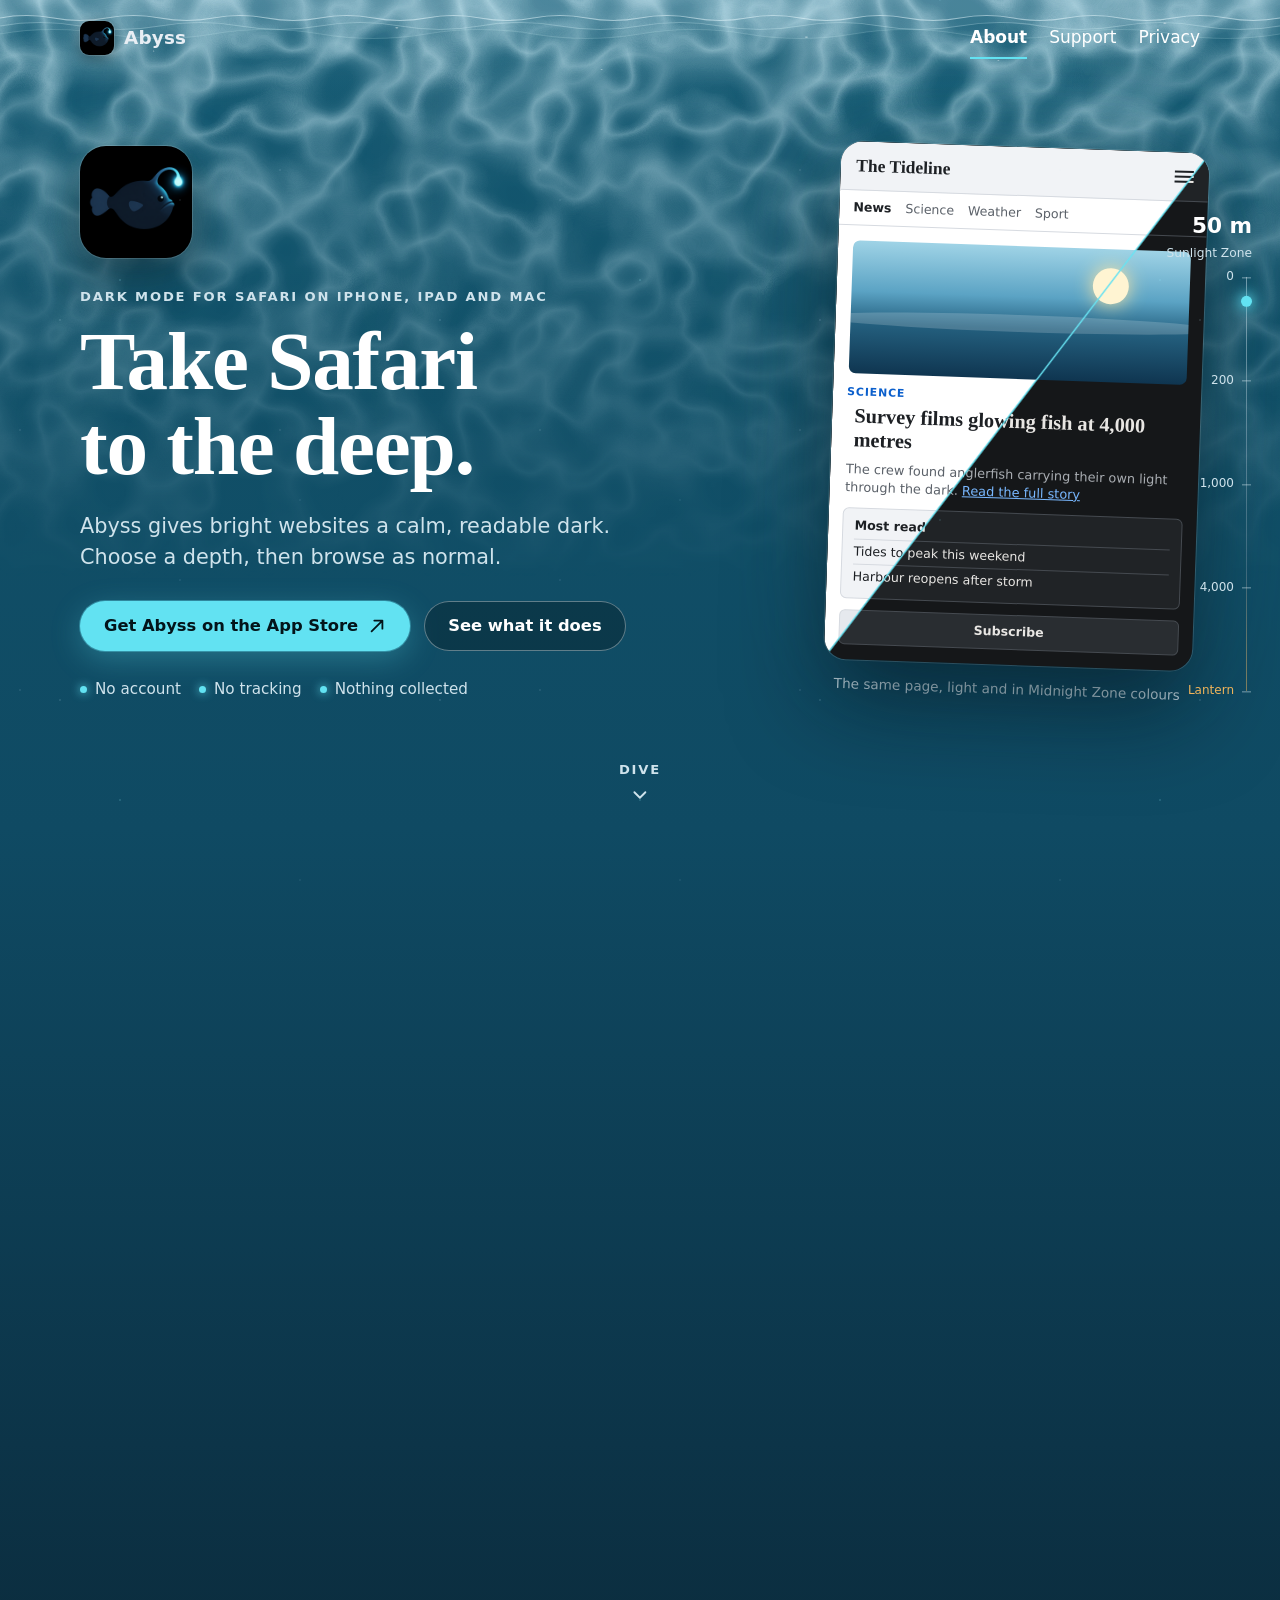
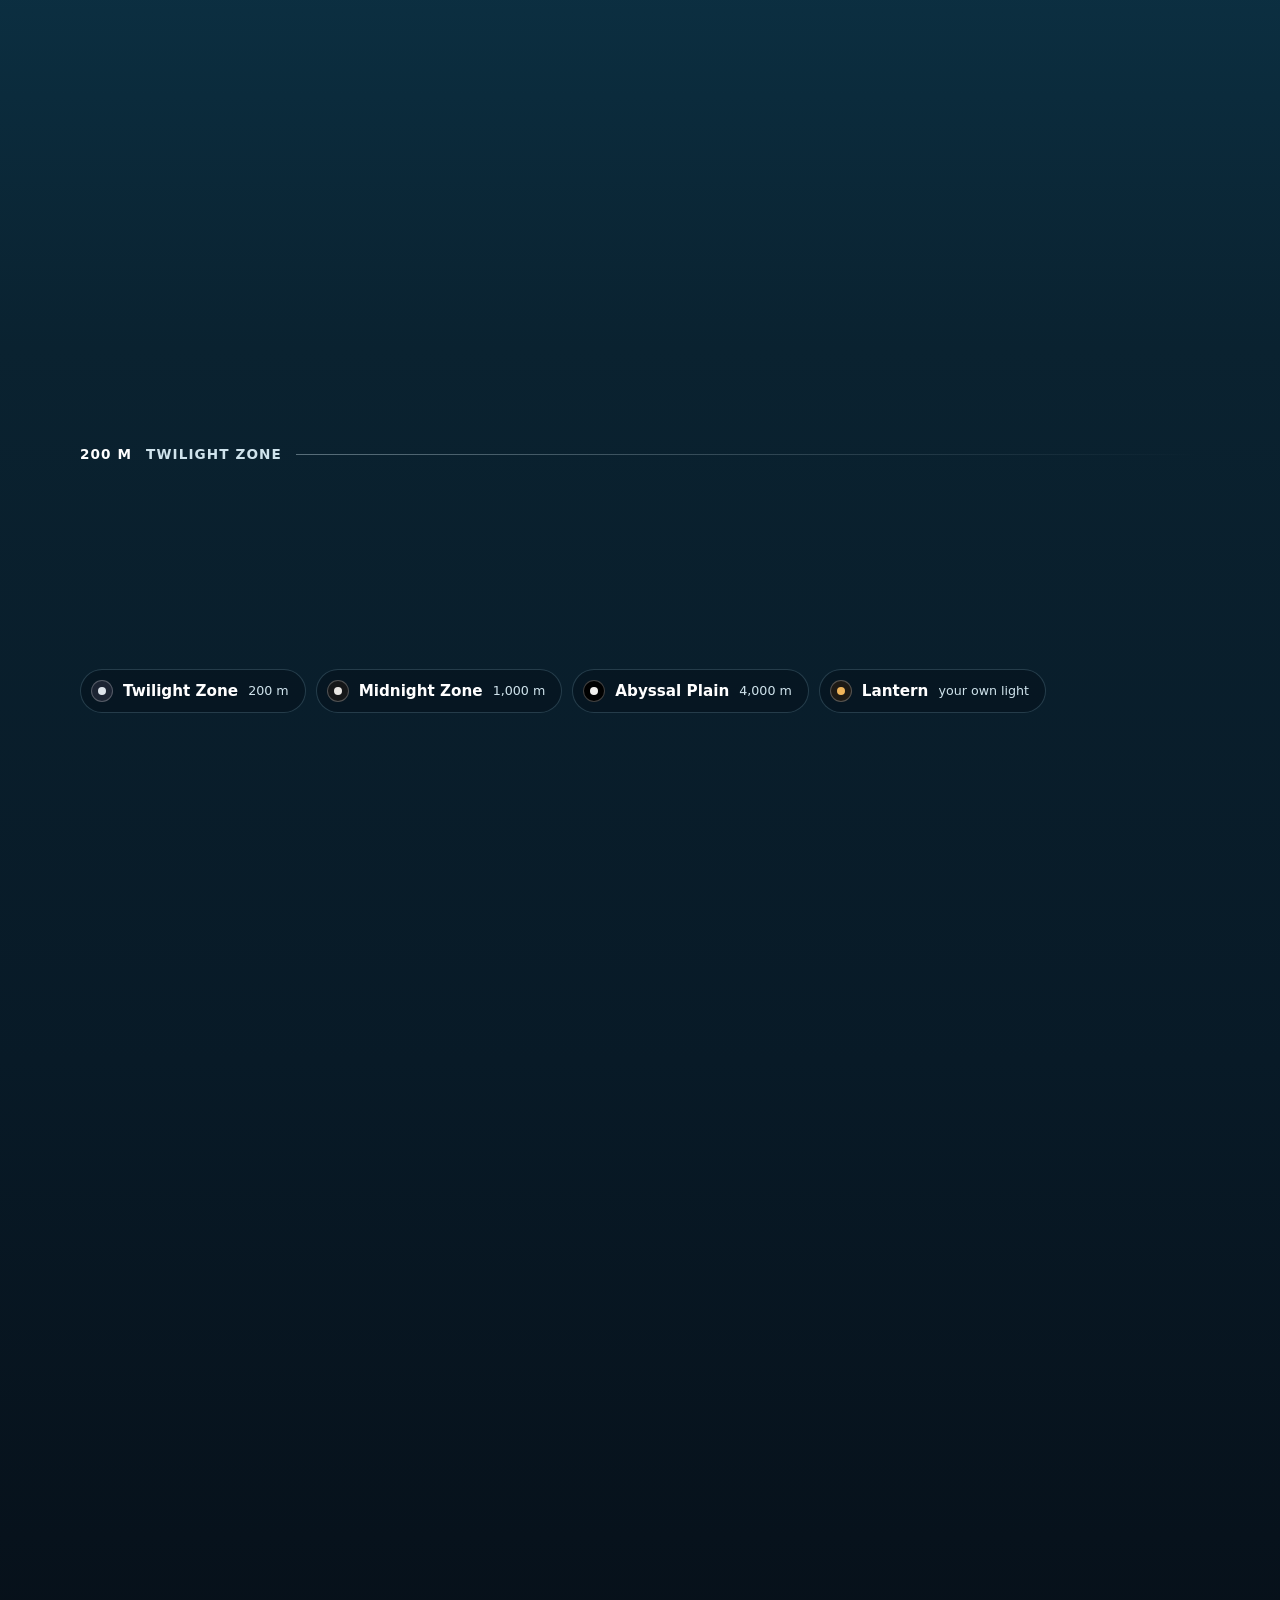
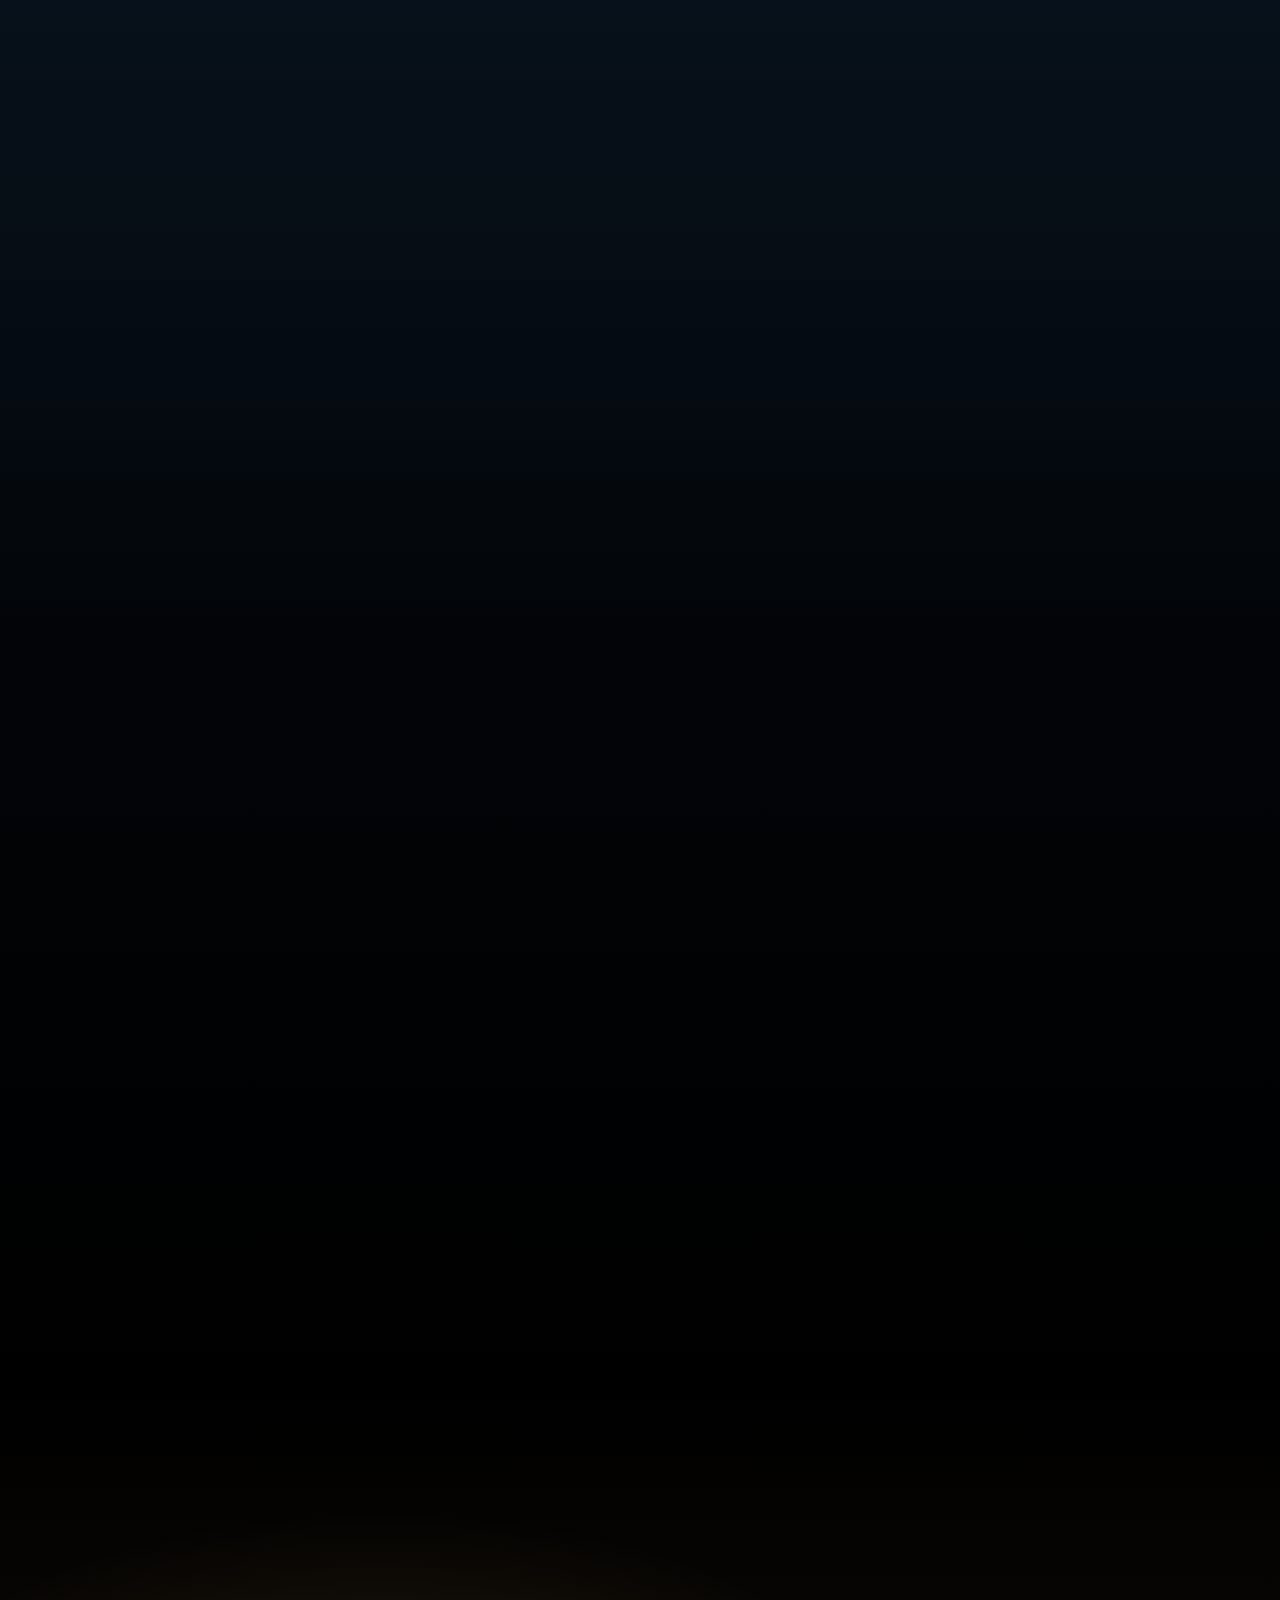
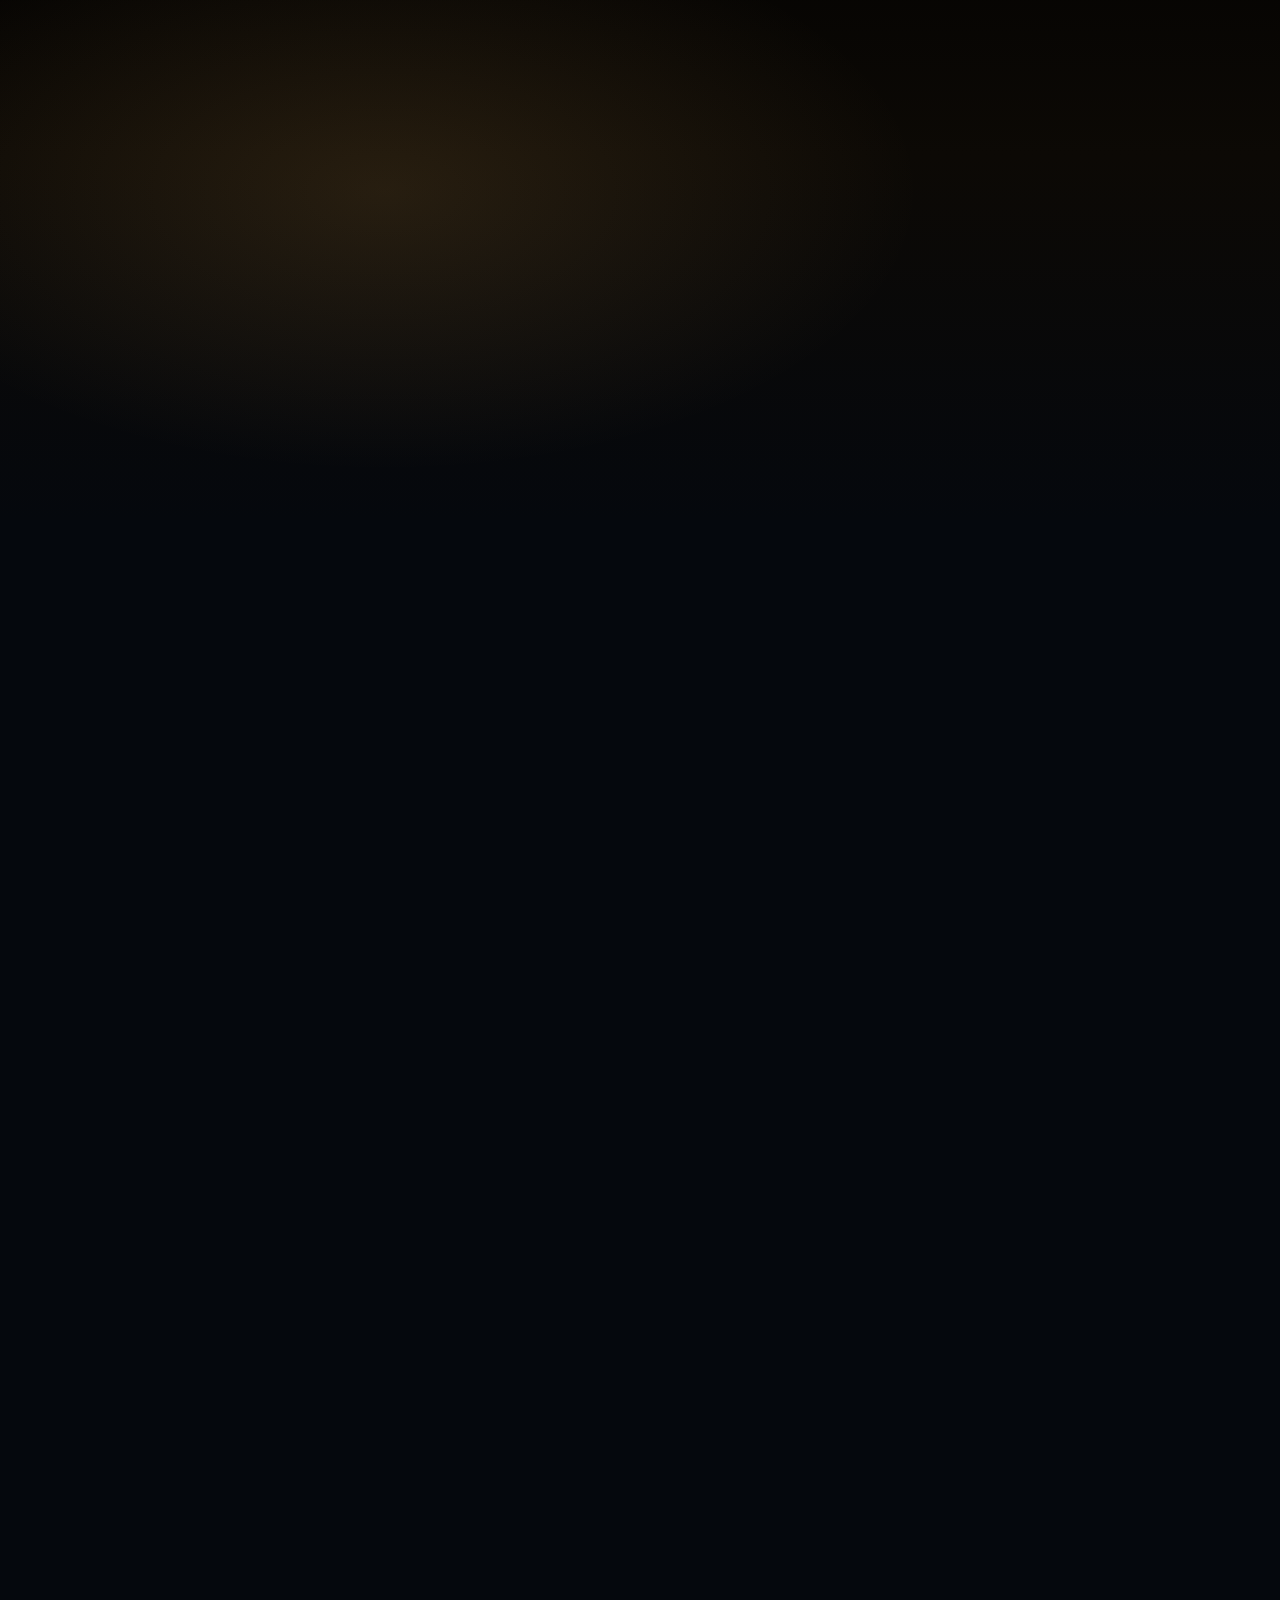
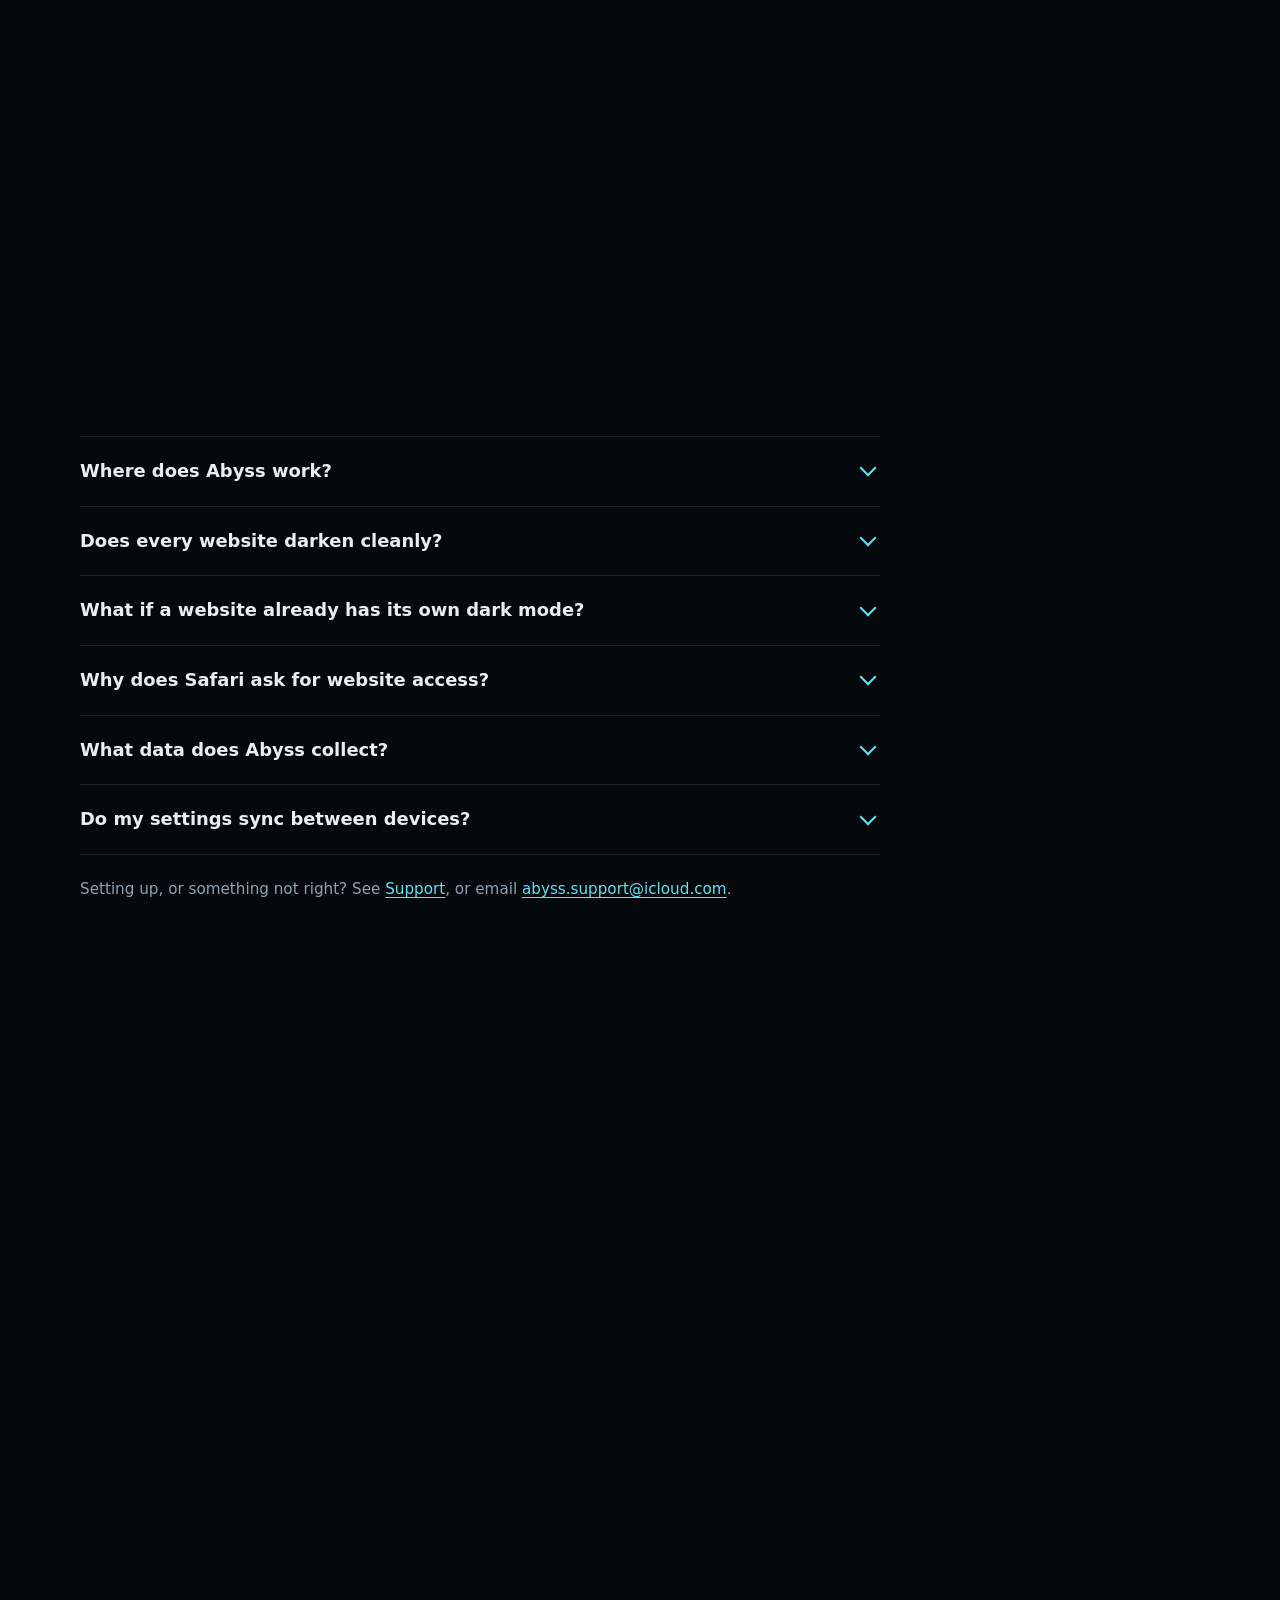
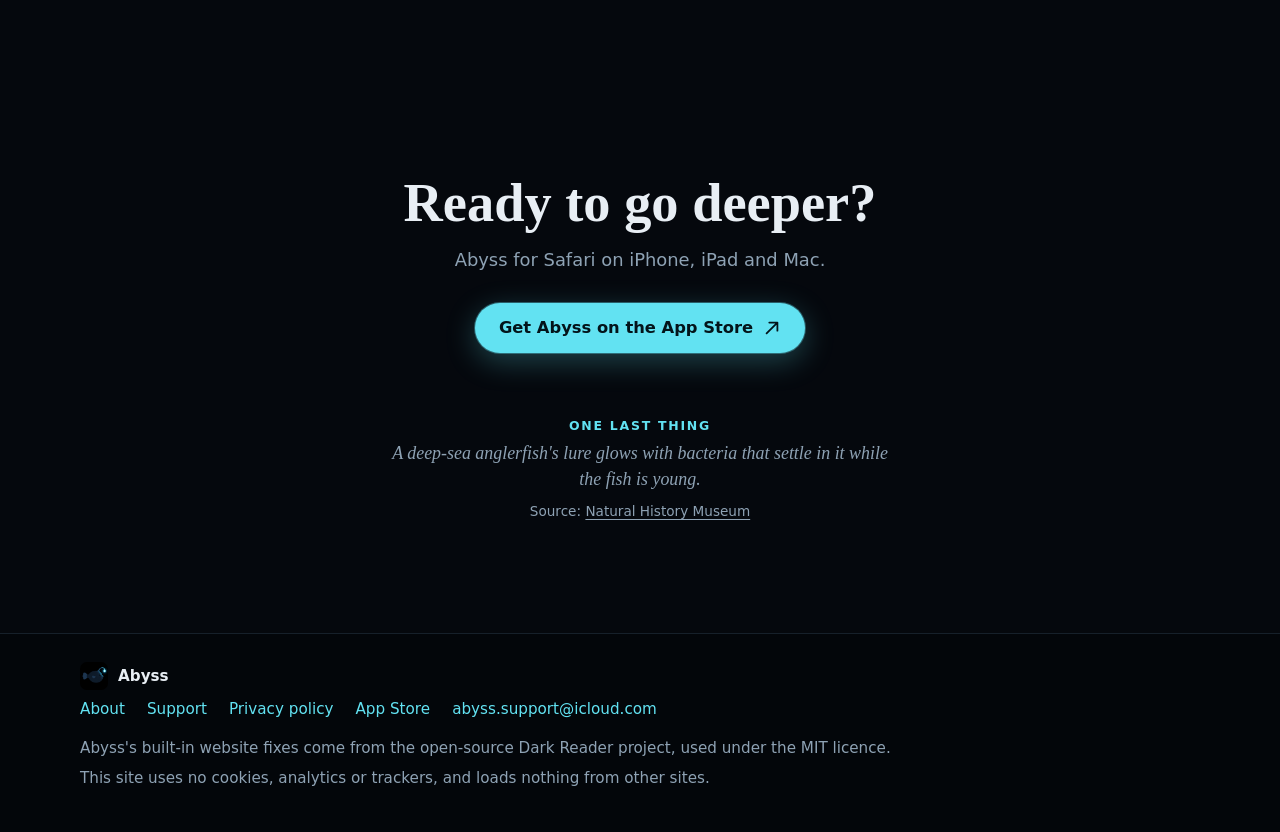
==== commit 43906682: "Sunlight shimmer and moving waves at the top of the home page" ====
--- a/index.html
+++ b/index.html
@@ -15,7 +15,9 @@
 </head>
 <body>
   <a class="skip-link" href="#main">Skip to content</a>
+
   <div class="snow" aria-hidden="true"><span class="s1"></span><span class="s2"></span><span class="s3"></span></div>
+
   <div class="depth" id="depth" aria-hidden="true">
     <div class="depth-readout"><span class="depth-dot"></span><span class="depth-m">0 m</span><span class="depth-zone">Sunlight Zone</span></div>
     <div class="depth-rail">
@@ -27,7 +29,15 @@
       <span class="depth-lure"></span>
     </div>
   </div>
+
   <div class="zone zone-sunlit hero" data-depth="0" data-zone="Sunlight Zone">
+    <div class="surface" aria-hidden="true">
+      <div class="shimmer"><span class="c1"></span><span class="c2"></span><span class="glints"></span></div>
+      <div class="wave wave-far"><svg viewBox="0 0 2880 48" preserveAspectRatio="none" focusable="false"><path class="wave-fill" d="M0 34 Q120 25 240 34 T480 34 T720 34 T960 34 T1200 34 T1440 34 T1680 34 T1920 34 T2160 34 T2400 34 T2640 34 T2880 34 L2880 0 L0 0 Z"/><path class="wave-crest" d="M0 34 Q120 25 240 34 T480 34 T720 34 T960 34 T1200 34 T1440 34 T1680 34 T1920 34 T2160 34 T2400 34 T2640 34 T2880 34"/></svg></div>
+      <div class="wave wave-mid"><svg viewBox="0 0 2880 48" preserveAspectRatio="none" focusable="false"><path class="wave-fill" d="M0 26 Q90 19 180 26 T360 26 T540 26 T720 26 T900 26 T1080 26 T1260 26 T1440 26 T1620 26 T1800 26 T1980 26 T2160 26 T2340 26 T2520 26 T2700 26 T2880 26 L2880 0 L0 0 Z"/><path class="wave-crest" d="M0 26 Q90 19 180 26 T360 26 T540 26 T720 26 T900 26 T1080 26 T1260 26 T1440 26 T1620 26 T1800 26 T1980 26 T2160 26 T2340 26 T2520 26 T2700 26 T2880 26"/></svg></div>
+      <div class="wave wave-near"><svg viewBox="0 0 2880 48" preserveAspectRatio="none" focusable="false"><path class="wave-fill" d="M0 18 Q60 13 120 18 T240 18 T360 18 T480 18 T600 18 T720 18 T840 18 T960 18 T1080 18 T1200 18 T1320 18 T1440 18 T1560 18 T1680 18 T1800 18 T1920 18 T2040 18 T2160 18 T2280 18 T2400 18 T2520 18 T2640 18 T2760 18 T2880 18 L2880 0 L0 0 Z"/><path class="wave-crest" d="M0 18 Q60 13 120 18 T240 18 T360 18 T480 18 T600 18 T720 18 T840 18 T960 18 T1080 18 T1200 18 T1320 18 T1440 18 T1560 18 T1680 18 T1800 18 T1920 18 T2040 18 T2160 18 T2280 18 T2400 18 T2520 18 T2640 18 T2760 18 T2880 18"/></svg></div>
+    </div>
+
     <header class="site-header">
       <div class="wrap">
         <a class="brand" href="index.html">
@@ -43,6 +53,7 @@
         </nav>
       </div>
     </header>
+
     <div class="hero-inner wrap">
       <div class="hero-copy">
       <img class="app-tile" src="icon-512.png" alt="The Abyss app icon: an anglerfish with a glowing lure" width="112" height="112">
@@ -88,11 +99,13 @@
         <p class="hero-visual-note">The same page, light and in Midnight Zone colours</p>
       </div>
     </div>
+
     <a class="dive-cue" href="#what">
       Dive
       <svg viewBox="0 0 24 24" fill="none" stroke="currentColor" stroke-width="2" stroke-linecap="round" stroke-linejoin="round" aria-hidden="true"><path d="M6 9l6 6 6-6"/></svg>
     </a>
   </div>
+
   <main id="main">
     <section class="zone zone-shallows" id="what" aria-labelledby="what-title">
       <div class="wrap section">
@@ -100,6 +113,7 @@
           <h2 id="what-title">Every website, darkened with care.</h2>
           <p>Abyss is a Safari extension. It reads each page's own colours and makes a dark version of them, so websites keep looking like themselves, with readable text, natural photos and controls that keep working.</p>
         </div>
+
         <ul class="features">
           <li class="feature reveal">
             <span class="feature-icon"><svg viewBox="0 0 24 24" fill="none" stroke="currentColor" stroke-width="1.8" stroke-linecap="round" stroke-linejoin="round" aria-hidden="true"><path d="M20 14.5A8 8 0 1 1 9.5 4a6.5 6.5 0 0 0 10.5 10.5z"/></svg></span>
@@ -132,6 +146,7 @@
             <p>Pages are processed on your device. There is no account, no ads, no analytics and no tracking.</p>
           </li>
         </ul>
+
         <figure class="fact reveal">
           <blockquote>
             <p><span class="fact-label">At 100 m</span>Red animals look black in the Twilight Zone, because red sunlight does not reach deeper than about 100 m.</p>
@@ -140,6 +155,7 @@
         </figure>
       </div>
     </section>
+
     <section class="zone zone-twilight" id="themes" data-depth="200" data-zone="Twilight Zone" aria-labelledby="themes-title">
       <div class="wrap section">
         <p class="depth-mark"><b>200 m</b> Twilight Zone</p>
@@ -153,6 +169,7 @@
           <li><a href="#abyssal"><span class="chip chip-ab" aria-hidden="true"></span>Abyssal Plain <small>4,000 m</small></a></li>
           <li><a href="#lantern"><span class="chip chip-ln" aria-hidden="true"></span>Lantern <small>your own light</small></a></li>
         </ul>
+
         <div class="theme" id="twilight">
           <div class="theme-copy reveal">
             <h3>Twilight Zone</h3>
@@ -186,6 +203,7 @@
         </div>
       </div>
     </section>
+
     <section class="zone zone-midnight" id="midnight" data-depth="1000" data-zone="Midnight Zone" aria-labelledby="t-midnight">
       <div class="wrap">
         <div class="theme theme-flip">
@@ -222,6 +240,7 @@
         </div>
       </div>
     </section>
+
     <section class="zone zone-abyssal" id="abyssal" data-depth="4000" data-zone="Abyssal Plain" aria-labelledby="t-abyssal">
       <div class="wrap">
         <div class="theme">
@@ -258,6 +277,7 @@
         </div>
       </div>
     </section>
+
     <section class="zone zone-lantern" id="lantern" data-depth="lantern" data-zone="Your own light" aria-labelledby="t-lantern">
       <div class="wrap">
         <div class="theme theme-flip">
@@ -294,6 +314,7 @@
         </div>
       </div>
     </section>
+
     <section class="zone zone-floor" id="private" aria-labelledby="private-title">
       <div class="wrap section">
         <div class="privacy-band">
@@ -313,6 +334,7 @@
         </div>
       </div>
     </section>
+
     <section class="zone zone-floor" id="different" aria-labelledby="different-title">
       <div class="wrap section">
         <div class="section-head reveal">
@@ -353,6 +375,7 @@
         </table>
       </div>
     </section>
+
     <section class="zone zone-floor" id="faq" aria-labelledby="faq-title">
       <div class="wrap section">
         <div class="section-head reveal">
@@ -400,6 +423,7 @@
         <p class="fine">Setting up, or something not right? See <a href="support.html">Support</a>, or email <a href="mailto:abyss.support@icloud.com">abyss.support@icloud.com</a>.</p>
       </div>
     </section>
+
     <section class="zone zone-floor" id="maker" aria-labelledby="maker-title">
       <div class="wrap">
         <div class="maker reveal">
@@ -412,6 +436,7 @@
         </div>
       </div>
     </section>
+
     <section class="zone zone-floor finale" aria-labelledby="finale-title">
       <div class="wrap">
         <div class="angler reveal" aria-hidden="true">
@@ -435,6 +460,7 @@
       </div>
     </section>
   </main>
+
   <footer class="site-footer">
     <div class="wrap">
       <p class="footer-brand"><img src="icon-192.png" alt="" width="28" height="28">Abyss</p>
@@ -449,12 +475,14 @@
       <p>This site uses no cookies, analytics or trackers, and loads nothing from other sites.</p>
     </div>
   </footer>
+
   <script>
 (function () {
   var root = document.documentElement;
   var meter = document.getElementById("depth");
   if (!meter || !("IntersectionObserver" in window)) return;
   root.classList.add("js");
+
   var reveals = document.querySelectorAll(".reveal");
   var seen = new IntersectionObserver(function (entries) {
     entries.forEach(function (e) {
@@ -462,13 +490,16 @@
     });
   }, { rootMargin: "0px 0px -8% 0px" });
   reveals.forEach(function (el) { seen.observe(el); });
+
   var stops = Array.prototype.slice.call(document.querySelectorAll("[data-depth]"));
   var end = document.getElementById("private");
   var metres = meter.querySelector(".depth-m");
   var zone = meter.querySelector(".depth-zone");
   var rail = meter.querySelector(".depth-rail");
   var lure = meter.querySelector(".depth-lure");
+
   function topOf(el) { return el.getBoundingClientRect().top + window.scrollY; }
+
   function update() {
     var probe = window.scrollY + window.innerHeight * 0.5;
     var tops = stops.map(topOf);
@@ -499,6 +530,7 @@
       lure.style.setProperty("--lure-y", (pos / 4) * rail.offsetHeight + "px");
     }
   }
+
   window.addEventListener("scroll", update, { passive: true });
   window.addEventListener("resize", update);
   update();
--- a/style.css
+++ b/style.css
@@ -1,6 +1,6 @@
-
 :root {
   color-scheme: dark;
+
   --ground: #05080d;
   --surface: #0d1520;
   --raised: #142031;
@@ -11,25 +11,31 @@
   --accent: #62e2f2;
   --on-accent: #03141a;
   --amber: #f0b45a;
+
   --water-text: #ffffff;
   --water-muted: #cfe3ec;
+
   --sans: -apple-system, BlinkMacSystemFont, "Segoe UI", system-ui, Roboto, "Helvetica Neue", Arial, sans-serif;
   --serif: ui-serif, "New York", "Iowan Old Style", Georgia, "Times New Roman", serif;
   --round: ui-rounded, "SF Pro Rounded", var(--sans);
+
   --page-max: 72rem;
   --gutter: 16px;
 }
+
 *,
 *::before,
 *::after {
   box-sizing: border-box;
 }
+
 html {
   -webkit-text-size-adjust: 100%;
   text-size-adjust: 100%;
   scroll-behavior: smooth;
   background: var(--ground);
 }
+
 body {
   margin: 0;
   background: var(--ground);
@@ -39,26 +45,32 @@
   line-height: 1.6;
   overflow-x: hidden;
 }
+
 img,
 svg {
   max-width: 100%;
 }
+
 a {
   color: var(--accent);
   text-underline-offset: 3px;
   text-decoration-thickness: 1px;
 }
+
 a:hover {
   text-decoration-thickness: 2px;
 }
+
 strong {
   font-weight: 650;
 }
+
 :focus-visible {
   outline: 3px solid var(--accent);
   outline-offset: 3px;
   border-radius: 4px;
 }
+
 .skip-link {
   position: absolute;
   left: 16px;
@@ -70,9 +82,11 @@
   font-weight: 600;
   z-index: 50;
 }
+
 .skip-link:focus {
   top: 12px;
 }
+
 .visually-hidden {
   position: absolute;
   width: 1px;
@@ -84,19 +98,23 @@
   white-space: nowrap;
   border: 0;
 }
+
 .wrap {
   width: 100%;
   max-width: var(--page-max);
   margin: 0 auto;
   padding: 0 var(--gutter);
 }
+
 .wrap-narrow {
   max-width: 46rem;
 }
+
 .site-header {
   position: relative;
   z-index: 5;
 }
+
 .site-header .wrap {
   display: flex;
   flex-wrap: wrap;
@@ -106,6 +124,7 @@
   padding-top: 16px;
   padding-bottom: 16px;
 }
+
 .brand {
   display: inline-flex;
   align-items: center;
@@ -116,12 +135,14 @@
   letter-spacing: 0.01em;
   text-decoration: none;
 }
+
 .brand img {
   width: 34px;
   height: 34px;
   border-radius: 9px;
   box-shadow: 0 0 0 1px rgba(255, 255, 255, 0.12), 0 4px 14px rgba(0, 0, 0, 0.35);
 }
+
 .site-nav ul {
   display: flex;
   flex-wrap: wrap;
@@ -130,6 +151,7 @@
   padding: 0;
   list-style: none;
 }
+
 .site-nav a {
   display: inline-block;
   padding: 8px 0;
@@ -137,14 +159,17 @@
   text-decoration: none;
   font-weight: 500;
 }
+
 .site-nav a:hover {
   color: var(--water-text);
 }
+
 .site-nav a[aria-current="page"] {
   color: var(--water-text);
   font-weight: 650;
   box-shadow: inset 0 -2px 0 var(--accent);
 }
+
 .button {
   display: inline-flex;
   align-items: center;
@@ -161,37 +186,45 @@
   box-shadow: 0 0 0 1px rgba(98, 226, 242, 0.35), 0 8px 30px rgba(98, 226, 242, 0.28);
   transition: box-shadow 0.25s ease, transform 0.25s ease;
 }
+
 .button:hover {
   box-shadow: 0 0 0 1px rgba(98, 226, 242, 0.5), 0 10px 40px rgba(98, 226, 242, 0.45);
   text-decoration: none;
 }
+
 .button svg {
   width: 18px;
   height: 18px;
   flex: 0 0 auto;
 }
+
 .button-quiet {
   background: rgba(3, 20, 26, 0.35);
   color: var(--water-text);
   box-shadow: inset 0 0 0 1px rgba(255, 255, 255, 0.35);
 }
+
 .button-quiet:hover {
   box-shadow: inset 0 0 0 1px rgba(255, 255, 255, 0.7);
 }
+
 .actions {
   display: flex;
   flex-wrap: wrap;
   gap: 12px 14px;
   margin: 28px 0 0;
 }
+
 .zone {
   position: relative;
   overflow: hidden;
   isolation: isolate;
 }
+
 .zone-sunlit {
   background: linear-gradient(180deg, #145a73 0%, #115068 45%, #0f4a63 100%);
 }
+
 .zone-sunlit::before {
   content: "";
   position: absolute;
@@ -207,6 +240,7 @@
   transform-origin: 50% 0;
   animation: rays 14s ease-in-out infinite alternate;
 }
+
 .zone-sunlit::after {
   content: "";
   position: absolute;
@@ -217,30 +251,38 @@
   z-index: -1;
   background: radial-gradient(120% 100% at 50% 0%, rgba(190, 236, 248, 0.10), transparent 70%);
 }
+
 @keyframes rays {
   from { transform: skewX(-3deg); opacity: 0.75; }
   to { transform: skewX(3deg); opacity: 1; }
 }
+
 .zone-shallows {
   background: linear-gradient(180deg, #0f4a63 0%, #0c3448 55%, #0a2230 100%);
 }
+
 .zone-twilight {
   background: linear-gradient(180deg, #0a2230 0%, #081a27 60%, #07121c 100%);
 }
+
 .zone-midnight {
   background: linear-gradient(180deg, #07121c 0%, #050b12 60%, #020407 100%);
 }
+
 .zone-abyssal {
   background: linear-gradient(180deg, #020407 0%, #000000 100%);
 }
+
 .zone-lantern {
   background:
     radial-gradient(60% 55% at 30% 55%, rgba(240, 180, 90, 0.12), transparent 70%),
     linear-gradient(180deg, #000000 0%, #0c0905 50%, #05080d 100%);
 }
+
 .zone-floor {
   background: var(--ground);
 }
+
 .snow {
   position: fixed;
   inset: 0;
@@ -248,6 +290,7 @@
   pointer-events: none;
   overflow: hidden;
 }
+
 .snow span {
   position: absolute;
   left: 0;
@@ -257,6 +300,7 @@
   background-repeat: repeat;
   will-change: transform;
 }
+
 .snow .s1 {
   background-image:
     radial-gradient(1.4px 1.4px at 20px 30px, rgba(220, 240, 255, 0.55), transparent 60%),
@@ -266,6 +310,7 @@
   background-size: 260px 260px;
   animation: drift 70s linear infinite;
 }
+
 .snow .s2 {
   background-image:
     radial-gradient(2px 2px at 60px 80px, rgba(200, 235, 255, 0.35), transparent 60%),
@@ -275,6 +320,7 @@
   animation: drift 110s linear infinite;
   opacity: 0.8;
 }
+
 .snow .s3 {
   background-image:
     radial-gradient(2.6px 2.6px at 120px 140px, rgba(150, 240, 250, 0.28), transparent 60%),
@@ -282,20 +328,24 @@
   background-size: 520px 520px;
   animation: drift 160s linear infinite;
 }
+
 @keyframes drift {
   from { transform: translate3d(0, 0, 0); }
   to { transform: translate3d(-30px, 50%, 0); }
 }
+
 .zone > .wrap,
 .zone > .hero-inner {
   position: relative;
   z-index: 2;
 }
+
 .hero {
   min-height: min(92vh, 900px);
   display: flex;
   flex-direction: column;
 }
+
 .hero-inner {
   flex: 1;
   display: grid;
@@ -303,6 +353,7 @@
   padding-top: 40px;
   padding-bottom: 96px;
 }
+
 .app-tile {
   display: block;
   width: 112px;
@@ -313,6 +364,7 @@
     0 18px 50px rgba(2, 12, 20, 0.55),
     0 0 60px rgba(98, 226, 242, 0.18);
 }
+
 .eyebrow {
   display: inline-block;
   margin: 28px 0 12px;
@@ -322,6 +374,7 @@
   text-transform: uppercase;
   color: var(--water-muted);
 }
+
 .hero h1 {
   margin: 0;
   max-width: 14ch;
@@ -333,6 +386,7 @@
   color: var(--water-text);
   text-wrap: balance;
 }
+
 .hero .lead {
   max-width: 34rem;
   margin: 22px 0 0;
@@ -340,6 +394,7 @@
   line-height: 1.5;
   color: var(--water-muted);
 }
+
 .promise {
   display: flex;
   flex-wrap: wrap;
@@ -350,11 +405,13 @@
   font-size: 0.95rem;
   color: var(--water-muted);
 }
+
 .promise li {
   display: inline-flex;
   align-items: center;
   gap: 8px;
 }
+
 .promise li::before {
   content: "";
   width: 7px;
@@ -363,6 +420,7 @@
   background: var(--accent);
   box-shadow: 0 0 10px var(--accent);
 }
+
 .dive-cue {
   position: absolute;
   left: 50%;
@@ -380,18 +438,22 @@
   text-transform: uppercase;
   text-decoration: none;
 }
+
 .dive-cue svg {
   width: 22px;
   height: 22px;
   animation: bob 2.6s ease-in-out infinite;
 }
+
 .dive-cue:hover {
   color: var(--water-text);
 }
+
 @keyframes bob {
   0%, 100% { transform: translateY(0); }
   50% { transform: translateY(5px); }
 }
+
 .depth-mark {
   display: flex;
   align-items: center;
@@ -404,40 +466,49 @@
   letter-spacing: 0.08em;
   text-transform: uppercase;
 }
+
 .depth-mark::after {
   content: "";
   flex: 1;
   height: 1px;
   background: linear-gradient(90deg, rgba(207, 227, 236, 0.4), transparent);
 }
+
 .depth-mark b {
   color: var(--water-text);
   font-weight: 700;
   font-variant-numeric: tabular-nums;
 }
+
 .zone-midnight .depth-mark,
 .zone-abyssal .depth-mark,
 .zone-lantern .depth-mark {
   color: var(--muted);
 }
+
 .zone-midnight .depth-mark b,
 .zone-abyssal .depth-mark b {
   color: var(--text);
 }
+
 .zone-lantern .depth-mark b {
   color: var(--amber);
 }
+
 .zone-lantern .depth-mark::after {
   background: linear-gradient(90deg, rgba(240, 180, 90, 0.45), transparent);
 }
+
 .section {
   padding-top: 96px;
   padding-bottom: 96px;
 }
+
 .section-head {
   max-width: 44rem;
   margin: 0 0 44px;
 }
+
 .section-head h2,
 .page-head h1 {
   margin: 0;
@@ -448,16 +519,19 @@
   letter-spacing: -0.01em;
   text-wrap: balance;
 }
+
 .section-head p {
   margin: 16px 0 0;
   font-size: 1.15rem;
   color: var(--muted);
 }
+
 .zone-sunlit .section-head p,
 .zone-shallows .section-head p,
 .zone-twilight .section-head p {
   color: var(--water-muted);
 }
+
 .features {
   display: grid;
   grid-template-columns: repeat(3, minmax(0, 1fr));
@@ -466,6 +540,7 @@
   padding: 0;
   list-style: none;
 }
+
 .feature {
   padding: 26px 24px 24px;
   border-radius: 20px;
@@ -474,16 +549,19 @@
   -webkit-backdrop-filter: blur(6px);
   backdrop-filter: blur(6px);
 }
+
 .feature h3 {
   margin: 14px 0 8px;
   font-size: 1.12rem;
   line-height: 1.3;
 }
+
 .feature p {
   margin: 0;
   color: var(--water-muted);
   font-size: 0.98rem;
 }
+
 .feature-icon {
   display: grid;
   place-items: center;
@@ -494,19 +572,23 @@
   color: var(--accent);
   box-shadow: inset 0 0 0 1px rgba(98, 226, 242, 0.25);
 }
+
 .feature-icon svg {
   width: 22px;
   height: 22px;
 }
+
 .fact {
   max-width: 40rem;
   margin: 56px 0 0;
   padding: 0 0 0 20px;
   border-left: 2px solid rgba(98, 226, 242, 0.55);
 }
+
 .fact blockquote {
   margin: 0;
 }
+
 .fact p {
   margin: 0;
   font-family: var(--serif);
@@ -514,6 +596,7 @@
   line-height: 1.45;
   font-style: italic;
 }
+
 .fact-label {
   display: block;
   margin: 0 0 6px;
@@ -525,30 +608,37 @@
   text-transform: uppercase;
   color: var(--accent);
 }
+
 .fact figcaption {
   margin: 8px 0 0;
   font-size: 0.85rem;
   color: var(--muted);
 }
+
 .zone-shallows .fact figcaption,
 .zone-twilight .fact figcaption {
   color: var(--water-muted);
 }
+
 .fact figcaption a {
   color: inherit;
 }
+
 .fact-centre {
   margin: 64px auto 0;
   padding: 0;
   border: 0;
   text-align: center;
 }
+
 .zone-lantern .fact {
   border-left-color: rgba(240, 180, 90, 0.6);
 }
+
 .zone-lantern .fact-label {
   color: var(--amber);
 }
+
 .theme {
   display: grid;
   grid-template-columns: minmax(0, 1fr) minmax(0, 23rem);
@@ -557,12 +647,15 @@
   padding-top: 88px;
   padding-bottom: 88px;
 }
+
 .theme-flip {
   grid-template-columns: minmax(0, 23rem) minmax(0, 1fr);
 }
+
 .theme-flip .theme-copy {
   order: 2;
 }
+
 .theme-copy h3 {
   margin: 0;
   font-family: var(--serif);
@@ -571,22 +664,27 @@
   line-height: 1.05;
   letter-spacing: -0.01em;
 }
+
 .theme-copy .theme-desc {
   margin: 14px 0 0;
   max-width: 30rem;
   font-size: 1.2rem;
   color: var(--water-muted);
 }
+
 .zone-midnight .theme-desc,
 .zone-abyssal .theme-desc {
   color: var(--muted);
 }
+
 .zone-lantern .theme-desc {
   color: #c9b99f;
 }
+
 .zone-lantern .theme-copy h3 {
   color: #f3e6d1;
 }
+
 .swatches {
   display: flex;
   flex-wrap: wrap;
@@ -596,11 +694,13 @@
   list-style: none;
   font-size: 0.88rem;
 }
+
 .swatches li {
   display: inline-flex;
   align-items: center;
   gap: 9px;
 }
+
 .swatches .chip {
   width: 26px;
   height: 26px;
@@ -608,25 +708,31 @@
   box-shadow: inset 0 0 0 1px rgba(255, 255, 255, 0.22);
   flex: 0 0 auto;
 }
+
 .swatches .name {
   color: var(--muted);
 }
+
 .zone-twilight .swatches .name {
   color: var(--water-muted);
 }
+
 .swatches code {
   font-family: ui-monospace, "SF Mono", Menlo, Consolas, monospace;
   font-size: 0.86rem;
   color: var(--text);
 }
+
 .contrast-note {
   margin: 14px 0 0;
   font-size: 0.88rem;
   color: var(--muted);
 }
+
 .zone-twilight .contrast-note {
   color: var(--water-muted);
 }
+
 .c-tw-page { background: #1c2433; }
 .c-tw-text { background: #dde3ea; }
 .c-tw-link { background: #8cc4ff; }
@@ -639,18 +745,22 @@
 .c-ln-page { background: #1e1a15; }
 .c-ln-text { background: #ecdcc2; }
 .c-ln-link { background: #f0b45a; }
+
 .sample {
   margin: 0;
 }
+
 .sample figcaption {
   margin: 12px 0 0;
   text-align: center;
   font-size: 0.85rem;
   color: var(--muted);
 }
+
 .zone-twilight .sample figcaption {
   color: var(--water-muted);
 }
+
 .web {
   --pg: #1c2433; --sf: #252e3f; --el: #2e384b; --tx: #dde3ea; --mt: #a3adbb; --ln: #8cc4ff; --bd: #4a5568;
   overflow: hidden;
@@ -663,16 +773,20 @@
     0 0 0 1px rgba(255, 255, 255, 0.1),
     0 30px 80px rgba(0, 0, 0, 0.55);
 }
+
 .web[data-theme="twilight"] { --pg: #1c2433; --sf: #252e3f; --el: #2e384b; --tx: #dde3ea; --mt: #a3adbb; --ln: #8cc4ff; --bd: #4a5568; }
 .web[data-theme="midnight"] { --pg: #151719; --sf: #202326; --el: #292d31; --tx: #e8e6e3; --mt: #a9adb2; --ln: #79b8ff; --bd: #454a50; }
 .web[data-theme="abyssal"] { --pg: #000000; --sf: #101214; --el: #1a1d20; --tx: #f0eeeb; --mt: #aeb2b7; --ln: #82bdff; --bd: #363b40; }
 .web[data-theme="lantern"] { --pg: #1e1a15; --sf: #29231c; --el: #332c23; --tx: #ecdcc2; --mt: #b8a88f; --ln: #f0b45a; --bd: #55493a; }
+
 .zone-abyssal .web {
   box-shadow: 0 0 0 1px rgba(255, 255, 255, 0.16), 0 30px 80px rgba(0, 0, 0, 0.7), 0 0 80px rgba(98, 160, 220, 0.08);
 }
+
 .zone-lantern .web {
   box-shadow: 0 0 0 1px rgba(240, 180, 90, 0.2), 0 30px 80px rgba(0, 0, 0, 0.6), 0 0 90px rgba(240, 180, 90, 0.16);
 }
+
 .w-bar {
   display: flex;
   justify-content: space-between;
@@ -681,11 +795,13 @@
   background: var(--sf);
   border-bottom: 1px solid var(--bd);
 }
+
 .w-logo {
   font-family: var(--serif);
   font-weight: 700;
   font-size: 1.25em;
 }
+
 .w-menu {
   position: relative;
   width: 1.3em;
@@ -693,6 +809,7 @@
   border-top: 0.16em solid var(--tx);
   border-bottom: 0.16em solid var(--tx);
 }
+
 .w-menu::after {
   content: "";
   position: absolute;
@@ -701,6 +818,7 @@
   top: 0.21em;
   border-top: 0.16em solid var(--tx);
 }
+
 .w-nav {
   display: flex;
   gap: 1.1em;
@@ -711,10 +829,12 @@
   white-space: nowrap;
   overflow: hidden;
 }
+
 .w-nav span:first-child {
   color: var(--tx);
   font-weight: 600;
 }
+
 .w-img {
   position: relative;
   height: 9.5em;
@@ -723,6 +843,7 @@
   overflow: hidden;
   background: linear-gradient(180deg, #9fd3e6 0%, #5ba3c4 38%, #24607f 62%, #0f3550 100%);
 }
+
 .w-img::before {
   content: "";
   position: absolute;
@@ -734,6 +855,7 @@
   background: #fff4d2;
   box-shadow: 0 0 1.4em #ffe7a3;
 }
+
 .w-img::after {
   content: "";
   position: absolute;
@@ -744,6 +866,7 @@
   background: rgba(255, 255, 255, 0.18);
   border-radius: 50%;
 }
+
 .w-tag {
   margin: 0 1.3em;
   font-size: 0.78em;
@@ -752,6 +875,7 @@
   text-transform: uppercase;
   color: var(--ln);
 }
+
 .w-h {
   margin: 0.25em 1.1em 0.4em;
   font-family: var(--serif);
@@ -759,16 +883,19 @@
   font-weight: 700;
   line-height: 1.18;
 }
+
 .w-p {
   margin: 0 1.2em 0.9em;
   font-size: 0.92em;
   color: var(--mt);
   line-height: 1.4;
 }
+
 .w-a {
   color: var(--ln);
   text-decoration: underline;
 }
+
 .w-card {
   margin: 0 1.1em 0.9em;
   padding: 0.7em 0.9em;
@@ -777,15 +904,18 @@
   border-radius: 0.5em;
   font-size: 0.9em;
 }
+
 .w-card b {
   display: block;
   margin-bottom: 0.35em;
 }
+
 .w-card span {
   display: block;
   padding: 0.3em 0;
   border-top: 1px solid var(--bd);
 }
+
 .w-btn {
   margin: 0 1.1em 1.2em;
   padding: 0.65em;
@@ -796,6 +926,7 @@
   font-weight: 600;
   font-size: 0.9em;
 }
+
 .depth-legend {
   display: flex;
   flex-wrap: wrap;
@@ -804,6 +935,7 @@
   padding: 0;
   list-style: none;
 }
+
 .depth-legend a {
   display: inline-flex;
   align-items: center;
@@ -818,9 +950,11 @@
   font-size: 0.95rem;
   text-decoration: none;
 }
+
 .depth-legend a:hover {
   border-color: rgba(98, 226, 242, 0.6);
 }
+
 .depth-legend .chip {
   width: 22px;
   height: 22px;
@@ -829,6 +963,7 @@
   position: relative;
   overflow: hidden;
 }
+
 .depth-legend .chip::after {
   content: "";
   position: absolute;
@@ -836,21 +971,25 @@
   border-radius: 50%;
   background: var(--dot);
 }
+
 .depth-legend small {
   color: var(--water-muted);
   font-weight: 500;
   font-variant-numeric: tabular-nums;
 }
+
 .chip-tw { background: #1c2433; --dot: #dde3ea; }
 .chip-mn { background: #151719; --dot: #e8e6e3; }
 .chip-ab { background: #000000; --dot: #f0eeeb; }
 .chip-ln { background: #1e1a15; --dot: #f0b45a; }
+
 .privacy-band {
   display: grid;
   grid-template-columns: minmax(0, 1.1fr) minmax(0, 1fr);
   gap: 40px 64px;
   align-items: start;
 }
+
 .privacy-band .big {
   margin: 0;
   font-family: var(--serif);
@@ -858,11 +997,13 @@
   font-weight: 700;
   line-height: 1.1;
 }
+
 .privacy-band .big + p {
   margin: 18px 0 0;
   color: var(--muted);
   font-size: 1.1rem;
 }
+
 .nos {
   display: grid;
   grid-template-columns: repeat(2, minmax(0, 1fr));
@@ -871,6 +1012,7 @@
   padding: 0;
   list-style: none;
 }
+
 .nos li {
   display: flex;
   align-items: center;
@@ -881,17 +1023,20 @@
   border: 1px solid var(--hairline);
   font-weight: 600;
 }
+
 .nos svg {
   width: 20px;
   height: 20px;
   flex: 0 0 auto;
   color: var(--accent);
 }
+
 .fine {
   margin: 22px 0 0;
   font-size: 0.95rem;
   color: var(--muted);
 }
+
 .compare {
   width: 100%;
   border-collapse: separate;
@@ -901,9 +1046,11 @@
   overflow: hidden;
   background: var(--surface);
 }
+
 .compare caption {
   text-align: left;
 }
+
 .compare th,
 .compare td {
   padding: 18px 22px;
@@ -911,6 +1058,7 @@
   vertical-align: top;
   border-top: 1px solid var(--hairline);
 }
+
 .compare thead th {
   border-top: 0;
   font-size: 0.8rem;
@@ -920,29 +1068,37 @@
   color: var(--muted);
   background: var(--raised);
 }
+
 .compare thead th.abyss-col {
   color: var(--accent);
 }
+
 .compare tbody th {
   width: 24%;
   font-weight: 650;
 }
+
 .compare td {
   color: var(--muted);
 }
+
 .compare td.abyss-col {
   color: var(--text);
   background: rgba(98, 226, 242, 0.05);
 }
+
 .faq {
   max-width: 50rem;
 }
+
 .faq details {
   border-top: 1px solid var(--hairline);
 }
+
 .faq details:last-of-type {
   border-bottom: 1px solid var(--hairline);
 }
+
 .faq summary {
   position: relative;
   display: block;
@@ -952,9 +1108,11 @@
   cursor: pointer;
   list-style: none;
 }
+
 .faq summary::-webkit-details-marker {
   display: none;
 }
+
 .faq summary::after {
   content: "";
   position: absolute;
@@ -968,20 +1126,25 @@
   transform: rotate(45deg);
   transition: transform 0.2s ease;
 }
+
 .faq details[open] summary::after {
   transform: rotate(-135deg);
   margin-top: -3px;
 }
+
 .faq details > div {
   padding: 0 0 20px;
   color: var(--muted);
 }
+
 .faq details > div p {
   margin: 0 0 12px;
 }
+
 .faq details > div p:last-child {
   margin-bottom: 0;
 }
+
 .maker {
   display: grid;
   grid-template-columns: auto minmax(0, 1fr);
@@ -993,6 +1156,7 @@
   background: var(--surface);
   border: 1px solid var(--hairline);
 }
+
 .maker-mark {
   display: grid;
   place-items: center;
@@ -1003,37 +1167,44 @@
   color: var(--accent);
   box-shadow: inset 0 0 0 1px rgba(98, 226, 242, 0.3);
 }
+
 .maker-mark svg {
   width: 28px;
   height: 28px;
 }
+
 .maker h2 {
   margin: 0 0 10px;
   font-family: var(--serif);
   font-size: 1.7rem;
   line-height: 1.2;
 }
+
 .maker p {
   margin: 0;
   font-size: 1.1rem;
   line-height: 1.65;
 }
+
 .maker .sig {
   margin: 14px 0 0;
   color: var(--muted);
   font-size: 1rem;
 }
+
 .finale {
   position: relative;
   padding-top: 72px;
   padding-bottom: 110px;
   text-align: center;
 }
+
 .angler {
   position: relative;
   width: min(420px, 86vw);
   margin: 0 auto -10px;
 }
+
 .angler img {
   display: block;
   width: 100%;
@@ -1042,6 +1213,7 @@
   -webkit-mask-image: radial-gradient(closest-side, #000 72%, transparent 100%);
   mask-image: radial-gradient(closest-side, #000 72%, transparent 100%);
 }
+
 .lure-glow {
   position: absolute;
   left: 87.6%;
@@ -1054,10 +1226,12 @@
   pointer-events: none;
   animation: lure 4.8s ease-in-out infinite;
 }
+
 @keyframes lure {
   0%, 100% { opacity: 0.65; transform: translate(-50%, -50%) scale(0.92); }
   50% { opacity: 1; transform: translate(-50%, -50%) scale(1.06); }
 }
+
 .finale h2 {
   margin: 0 auto;
   max-width: 18ch;
@@ -1066,15 +1240,18 @@
   line-height: 1.08;
   text-wrap: balance;
 }
+
 .finale p {
   margin: 14px auto 0;
   max-width: 32rem;
   color: var(--muted);
   font-size: 1.12rem;
 }
+
 .finale .actions {
   justify-content: center;
 }
+
 .depth {
   position: fixed;
   z-index: 20;
@@ -1082,9 +1259,11 @@
   opacity: 0;
   transition: opacity 0.4s ease;
 }
+
 .depth.on {
   opacity: 1;
 }
+
 .depth-readout {
   display: flex;
   align-items: baseline;
@@ -1093,14 +1272,17 @@
   font-variant-numeric: tabular-nums;
   white-space: nowrap;
 }
+
 .depth-m {
   font-weight: 700;
   color: #ffffff;
 }
+
 .depth-zone {
   color: var(--water-muted);
   font-size: 0.85em;
 }
+
 .depth-dot {
   width: 8px;
   height: 8px;
@@ -1110,11 +1292,13 @@
   flex: 0 0 auto;
   align-self: center;
 }
+
 .depth.lantern .depth-dot,
 .depth.lantern .depth-lure {
   background: var(--amber);
   box-shadow: 0 0 12px var(--amber);
 }
+
 .depth {
   right: 12px;
   bottom: 12px;
@@ -1126,9 +1310,11 @@
   backdrop-filter: blur(10px);
   font-size: 0.9rem;
 }
+
 .depth-rail {
   display: none;
 }
+
 @media (min-width: 1280px) {
   .depth {
     right: 28px;
@@ -1143,6 +1329,7 @@
     -webkit-backdrop-filter: none;
     backdrop-filter: none;
   }
+
   .depth-readout {
     flex-direction: column;
     align-items: flex-end;
@@ -1150,12 +1337,15 @@
     margin: 0 0 14px;
     text-align: right;
   }
+
   .depth-dot {
     display: none;
   }
+
   .depth-m {
     font-size: 1.35rem;
   }
+
   .depth-rail {
     display: block;
     position: relative;
@@ -1163,6 +1353,7 @@
     margin-left: auto;
     width: 100%;
   }
+
   .depth-rail::before {
     content: "";
     position: absolute;
@@ -1172,6 +1363,7 @@
     width: 1px;
     background: linear-gradient(180deg, rgba(207, 227, 236, 0.5), rgba(142, 162, 180, 0.35) 70%, rgba(240, 180, 90, 0.5));
   }
+
   .depth-tick {
     position: absolute;
     right: 18px;
@@ -1181,6 +1373,7 @@
     color: var(--water-muted);
     font-variant-numeric: tabular-nums;
   }
+
   .depth-tick::after {
     content: "";
     position: absolute;
@@ -1190,11 +1383,13 @@
     height: 1px;
     background: rgba(207, 227, 236, 0.55);
   }
+
   .t0 { top: 0%; }
   .t1 { top: 25%; }
   .t2 { top: 50%; }
   .t3 { top: 75%; }
   .t4 { top: 100%; color: var(--amber); }
+
   .depth-lure {
     position: absolute;
     right: 0;
@@ -1208,22 +1403,26 @@
     transform: translateY(var(--lure-y, 0px));
   }
 }
+
 @media (prefers-reduced-motion: no-preference) {
   .js .reveal {
     opacity: 0;
     transform: translateY(18px);
     transition: opacity 0.9s ease, transform 0.9s ease;
   }
+
   .js .reveal.seen {
     opacity: 1;
     transform: none;
   }
 }
+
 .page-top {
   position: relative;
   overflow: hidden;
   background: linear-gradient(180deg, #0f4a63 0%, #0a2230 55%, #05080d 100%);
 }
+
 .page-top::before {
   content: "";
   position: absolute;
@@ -1235,29 +1434,35 @@
   mask-image: linear-gradient(180deg, #000, transparent 80%);
   pointer-events: none;
 }
+
 .page-head {
   position: relative;
   padding-top: 40px;
   padding-bottom: 56px;
 }
+
 .page-head .lead {
   margin: 16px 0 0;
   max-width: 38rem;
   font-size: 1.2rem;
   color: var(--water-muted);
 }
+
 .page-head .meta {
   margin: 14px 0 0;
   color: var(--water-muted);
   font-size: 0.95rem;
 }
+
 .page-head .button {
   margin-top: 24px;
 }
+
 .doc {
   padding-top: 8px;
   padding-bottom: 72px;
 }
+
 .doc h2 {
   margin: 56px 0 14px;
   font-family: var(--serif);
@@ -1265,43 +1470,53 @@
   line-height: 1.2;
   scroll-margin-top: 20px;
 }
+
 .doc h3 {
   margin: 30px 0 8px;
   font-size: 1.15rem;
   line-height: 1.3;
   scroll-margin-top: 20px;
 }
+
 .doc p,
 .doc ul,
 .doc ol {
   margin: 0 0 14px;
 }
+
 .doc ul,
 .doc ol {
   padding-left: 1.35em;
 }
+
 .doc li + li {
   margin-top: 6px;
 }
+
 .doc li::marker {
   color: var(--accent);
 }
+
 .doc .lead {
   font-size: 1.2rem;
   color: var(--muted);
 }
+
 .doc .meta {
   color: var(--muted);
   font-size: 0.95rem;
 }
+
 .doc .note {
   color: var(--muted);
   font-size: 0.95rem;
 }
+
 .path {
   font-weight: 600;
   color: var(--text);
 }
+
 .card {
   margin: 0 0 16px;
   padding: 22px 24px;
@@ -1309,9 +1524,11 @@
   background: var(--surface);
   border: 1px solid var(--hairline);
 }
+
 .card > :last-child {
   margin-bottom: 0;
 }
+
 .contents {
   margin: 0 0 8px;
   padding: 18px 24px;
@@ -1319,6 +1536,7 @@
   background: var(--surface);
   border: 1px solid var(--hairline);
 }
+
 .contents h2 {
   margin: 0 0 8px;
   font-family: var(--sans);
@@ -1328,6 +1546,7 @@
   text-transform: uppercase;
   color: var(--muted);
 }
+
 .contents ul {
   display: grid;
   grid-template-columns: repeat(2, minmax(0, 1fr));
@@ -1335,27 +1554,33 @@
   margin: 0;
   padding-left: 1.2em;
 }
+
 .contents li {
   margin: 0;
 }
+
 .contents li + li {
   margin-top: 0;
 }
+
 .steps {
   list-style: none;
   counter-reset: step;
   margin: 0;
   padding: 0 !important;
 }
+
 .steps > li {
   counter-increment: step;
   position: relative;
   min-height: 34px;
   padding-left: 52px;
 }
+
 .steps > li + li {
   margin-top: 18px;
 }
+
 .steps > li::before {
   content: counter(step);
   position: absolute;
@@ -1373,26 +1598,32 @@
   text-align: center;
   box-shadow: 0 0 16px rgba(98, 226, 242, 0.35);
 }
+
 .steps .step-title {
   display: block;
   font-weight: 650;
 }
+
 .steps > li {
   color: #b4c4d2;
 }
+
 .steps .step-title,
 .steps strong {
   color: var(--text);
 }
+
 .theme-list {
   list-style: none;
   padding: 0 !important;
 }
+
 .theme-list li {
   display: flex;
   align-items: flex-start;
   gap: 12px;
 }
+
 .theme-list .chip {
   position: relative;
   width: 22px;
@@ -1403,6 +1634,7 @@
   overflow: hidden;
   flex: 0 0 auto;
 }
+
 .theme-list .chip::after {
   content: "";
   position: absolute;
@@ -1410,6 +1642,7 @@
   border-radius: 50%;
   background: var(--dot);
 }
+
 .site-footer {
   position: relative;
   z-index: 2;
@@ -1418,10 +1651,12 @@
   color: var(--muted);
   font-size: 0.95rem;
 }
+
 .site-footer .wrap {
   padding-top: 28px;
   padding-bottom: 36px;
 }
+
 .site-footer ul {
   display: flex;
   flex-wrap: wrap;
@@ -1430,15 +1665,19 @@
   padding: 0;
   list-style: none;
 }
+
 .site-footer p {
   margin: 0 0 6px;
 }
+
 .site-footer a {
   text-decoration: none;
 }
+
 .site-footer a:hover {
   text-decoration: underline;
 }
+
 .footer-brand {
   display: inline-flex;
   align-items: center;
@@ -1447,77 +1686,97 @@
   color: var(--text);
   font-weight: 700;
 }
+
 .footer-brand img {
   width: 28px;
   height: 28px;
   border-radius: 7px;
 }
+
 @media (max-width: 960px) {
   .features {
     grid-template-columns: repeat(2, minmax(0, 1fr));
   }
+
   .theme {
     grid-template-columns: minmax(0, 1fr);
     gap: 32px;
   }
+
   .theme-flip {
     grid-template-columns: minmax(0, 1fr);
   }
+
   .theme-flip .theme-copy {
     order: 0;
   }
+
   .sample {
     max-width: 23rem;
   }
+
   .privacy-band {
     grid-template-columns: minmax(0, 1fr);
   }
 }
+
 @media (max-width: 640px) {
   body {
     font-size: 1rem;
   }
+
   .features {
     grid-template-columns: minmax(0, 1fr);
   }
+
   .feature {
     padding: 22px 20px 20px;
   }
+
   .section {
     padding-top: 72px;
     padding-bottom: 72px;
   }
+
   .theme {
     padding-top: 64px;
     padding-bottom: 64px;
   }
+
   .hero-inner {
     padding-top: 24px;
     padding-bottom: 100px;
   }
+
   .app-tile {
     width: 92px;
     height: 92px;
     border-radius: 21px;
   }
+
   .actions .button {
     width: 100%;
   }
+
   .nos li {
     padding: 14px;
     gap: 10px;
     font-size: 0.95rem;
   }
+
   .maker {
     grid-template-columns: minmax(0, 1fr);
     padding: 24px 20px;
   }
+
   .contents ul {
     grid-template-columns: minmax(0, 1fr);
   }
+
   .card {
     padding: 18px;
   }
+
   .compare,
   .compare tbody,
   .compare tr,
@@ -1526,6 +1785,7 @@
     display: block;
     width: 100%;
   }
+
   .compare thead {
     position: absolute;
     width: 1px;
@@ -1533,22 +1793,27 @@
     overflow: hidden;
     clip: rect(0 0 0 0);
   }
+
   .compare tbody tr {
     padding: 16px 18px;
     border-top: 1px solid var(--hairline);
   }
+
   .compare tbody tr:first-child {
     border-top: 0;
   }
+
   .compare tbody th {
     width: auto;
     padding: 0 0 8px;
     border: 0;
   }
+
   .compare td {
     padding: 6px 0 6px 0;
     border: 0;
   }
+
   .compare td::before {
     content: attr(data-label);
     display: block;
@@ -1558,30 +1823,36 @@
     text-transform: uppercase;
     color: var(--muted);
   }
+
   .compare td.abyss-col {
     margin-top: 6px;
     padding: 10px 12px;
     border-radius: 12px;
   }
+
   .compare td.abyss-col::before {
     color: var(--accent);
   }
 }
+
 @media (prefers-reduced-motion: reduce) {
   html {
     scroll-behavior: auto;
   }
+
   .zone-sunlit::before,
   .snow span,
   .dive-cue svg,
   .lure-glow {
     animation: none;
   }
+
   .depth,
   .button {
     transition: none;
   }
 }
+
 @media print {
   .skip-link,
   .site-nav,
@@ -1591,31 +1862,39 @@
     display: none;
   }
 }
+
 .doc-page {
   background:
     linear-gradient(180deg, #0f4a63 0px, #0a2230 220px, #05080d 440px) no-repeat,
     var(--ground);
 }
+
 .hero-inner {
   grid-template-columns: minmax(0, 1fr);
 }
+
 .hero-visual {
   display: none;
 }
+
 .web[data-theme="light"] { --pg: #ffffff; --sf: #f1f3f6; --el: #e6e9ee; --tx: #1d2024; --mt: #5b6169; --ln: #0b5fcc; --bd: #d6dae0; }
+
 .webpair {
   position: relative;
   border-radius: 22px;
   box-shadow: 0 0 0 1px rgba(255, 255, 255, 0.14), 0 40px 90px rgba(2, 14, 24, 0.6), 0 0 120px rgba(98, 226, 242, 0.12);
 }
+
 .webpair > .web {
   box-shadow: none;
 }
+
 .webpair > .web.day {
   position: absolute;
   inset: 0;
   clip-path: polygon(0 0, 100% 0, 0 100%);
 }
+
 .webpair::after {
   content: "";
   position: absolute;
@@ -1624,18 +1903,21 @@
   background: linear-gradient(to bottom right, transparent calc(50% - 1.5px), rgba(98, 226, 242, 0.9) 50%, transparent calc(50% + 1.5px));
   pointer-events: none;
 }
+
 .hero-visual-note {
   margin: 14px 0 0;
   text-align: center;
   font-size: 0.85rem;
   color: var(--water-muted);
 }
+
 @media (min-width: 961px) {
   .hero-inner {
     grid-template-columns: minmax(0, 1.25fr) minmax(0, 0.85fr);
     align-items: center;
     gap: 56px;
   }
+
   .hero-visual {
     display: block;
     max-width: 23rem;
@@ -1643,3 +1925,145 @@
     transform: rotate(2deg);
   }
 }
+
+.surface {
+  position: absolute;
+  left: 0;
+  right: 0;
+  top: 0;
+  height: 70%;
+  z-index: 0;
+  pointer-events: none;
+  overflow: hidden;
+}
+
+.shimmer {
+  position: absolute;
+  inset: 0;
+  -webkit-mask-image: linear-gradient(180deg, #000 0%, rgba(0, 0, 0, 0.55) 35%, transparent 100%);
+  mask-image: linear-gradient(180deg, #000 0%, rgba(0, 0, 0, 0.55) 35%, transparent 100%);
+}
+
+.shimmer span {
+  position: absolute;
+  inset: -40% -40%;
+  will-change: transform, opacity;
+}
+
+.shimmer .c1 {
+  background: url(caustics.svg) 0 0 / 420px 420px repeat;
+  opacity: 0.5;
+  animation: caustic-a 18s ease-in-out infinite alternate, shine 5s ease-in-out infinite alternate;
+}
+
+.shimmer .c2 {
+  background: url(caustics.svg) 120px 80px / 610px 610px repeat;
+  opacity: 0.4;
+  animation: caustic-b 23s ease-in-out infinite alternate, shine 7s ease-in-out -3s infinite alternate;
+}
+
+.shimmer .glints {
+  inset: 0 0 60%;
+  background-image:
+    radial-gradient(2px 1px at 12% 22%, rgba(255, 255, 255, 0.8), transparent 70%),
+    radial-gradient(3px 1.4px at 31% 12%, rgba(255, 255, 255, 0.7), transparent 70%),
+    radial-gradient(2px 1px at 47% 30%, rgba(255, 255, 255, 0.6), transparent 70%),
+    radial-gradient(3px 1.4px at 63% 16%, rgba(255, 255, 255, 0.75), transparent 70%),
+    radial-gradient(2px 1px at 78% 26%, rgba(255, 255, 255, 0.6), transparent 70%),
+    radial-gradient(3px 1.4px at 91% 10%, rgba(255, 255, 255, 0.7), transparent 70%);
+  animation: glint 2.6s steps(1, end) infinite, glint-drift 9s ease-in-out infinite alternate;
+}
+
+@keyframes caustic-a {
+  from { transform: translate3d(-4%, -2%, 0) rotate(-2deg) scale(1); }
+  to { transform: translate3d(5%, 3%, 0) rotate(2deg) scale(1.08); }
+}
+
+@keyframes caustic-b {
+  from { transform: translate3d(4%, 2%, 0) rotate(3deg) scale(1.06); }
+  to { transform: translate3d(-5%, -2%, 0) rotate(-1deg) scale(1); }
+}
+
+@keyframes shine {
+  from { opacity: 0.3; }
+  to { opacity: 0.65; }
+}
+
+@keyframes glint {
+  0% { opacity: 0.9; }
+  20% { opacity: 0.2; }
+  45% { opacity: 1; }
+  70% { opacity: 0.35; }
+  85% { opacity: 0.8; }
+}
+
+@keyframes glint-drift {
+  from { transform: translate3d(-12px, 0, 0); }
+  to { transform: translate3d(12px, 3px, 0); }
+}
+
+.wave {
+  position: absolute;
+  left: 0;
+  top: 0;
+  width: 100%;
+  height: 48px;
+  overflow: hidden;
+}
+
+.wave svg {
+  display: block;
+  width: 200%;
+  height: 100%;
+  will-change: transform;
+}
+
+.wave-fill {
+  fill: rgba(205, 242, 252, 0.07);
+}
+
+.wave-crest {
+  fill: none;
+  stroke: rgba(225, 250, 255, 0.28);
+  stroke-width: 1.2;
+  vector-effect: non-scaling-stroke;
+}
+
+.wave-far svg { animation: wave-left 26s linear infinite; }
+.wave-mid svg { animation: wave-right 19s linear infinite; }
+.wave-near svg { animation: wave-left 13s linear infinite; }
+.wave-near { animation: wave-bob 4s ease-in-out infinite alternate; }
+.wave-mid { animation: wave-bob 5.5s ease-in-out -2s infinite alternate; }
+
+.wave-far .wave-crest { stroke: rgba(225, 250, 255, 0.16); }
+.wave-near .wave-fill { fill: rgba(215, 246, 255, 0.11); }
+.wave-near .wave-crest { stroke: rgba(235, 252, 255, 0.5); }
+
+@keyframes wave-left {
+  from { transform: translate3d(0, 0, 0); }
+  to { transform: translate3d(-50%, 0, 0); }
+}
+
+@keyframes wave-right {
+  from { transform: translate3d(-50%, 0, 0); }
+  to { transform: translate3d(0, 0, 0); }
+}
+
+@keyframes wave-bob {
+  from { transform: translate3d(0, -2px, 0); }
+  to { transform: translate3d(0, 3px, 0); }
+}
+
+@media (prefers-reduced-motion: reduce) {
+  .shimmer span,
+  .wave,
+  .wave svg {
+    animation: none;
+  }
+}
+
+@media print {
+  .surface {
+    display: none;
+  }
+}
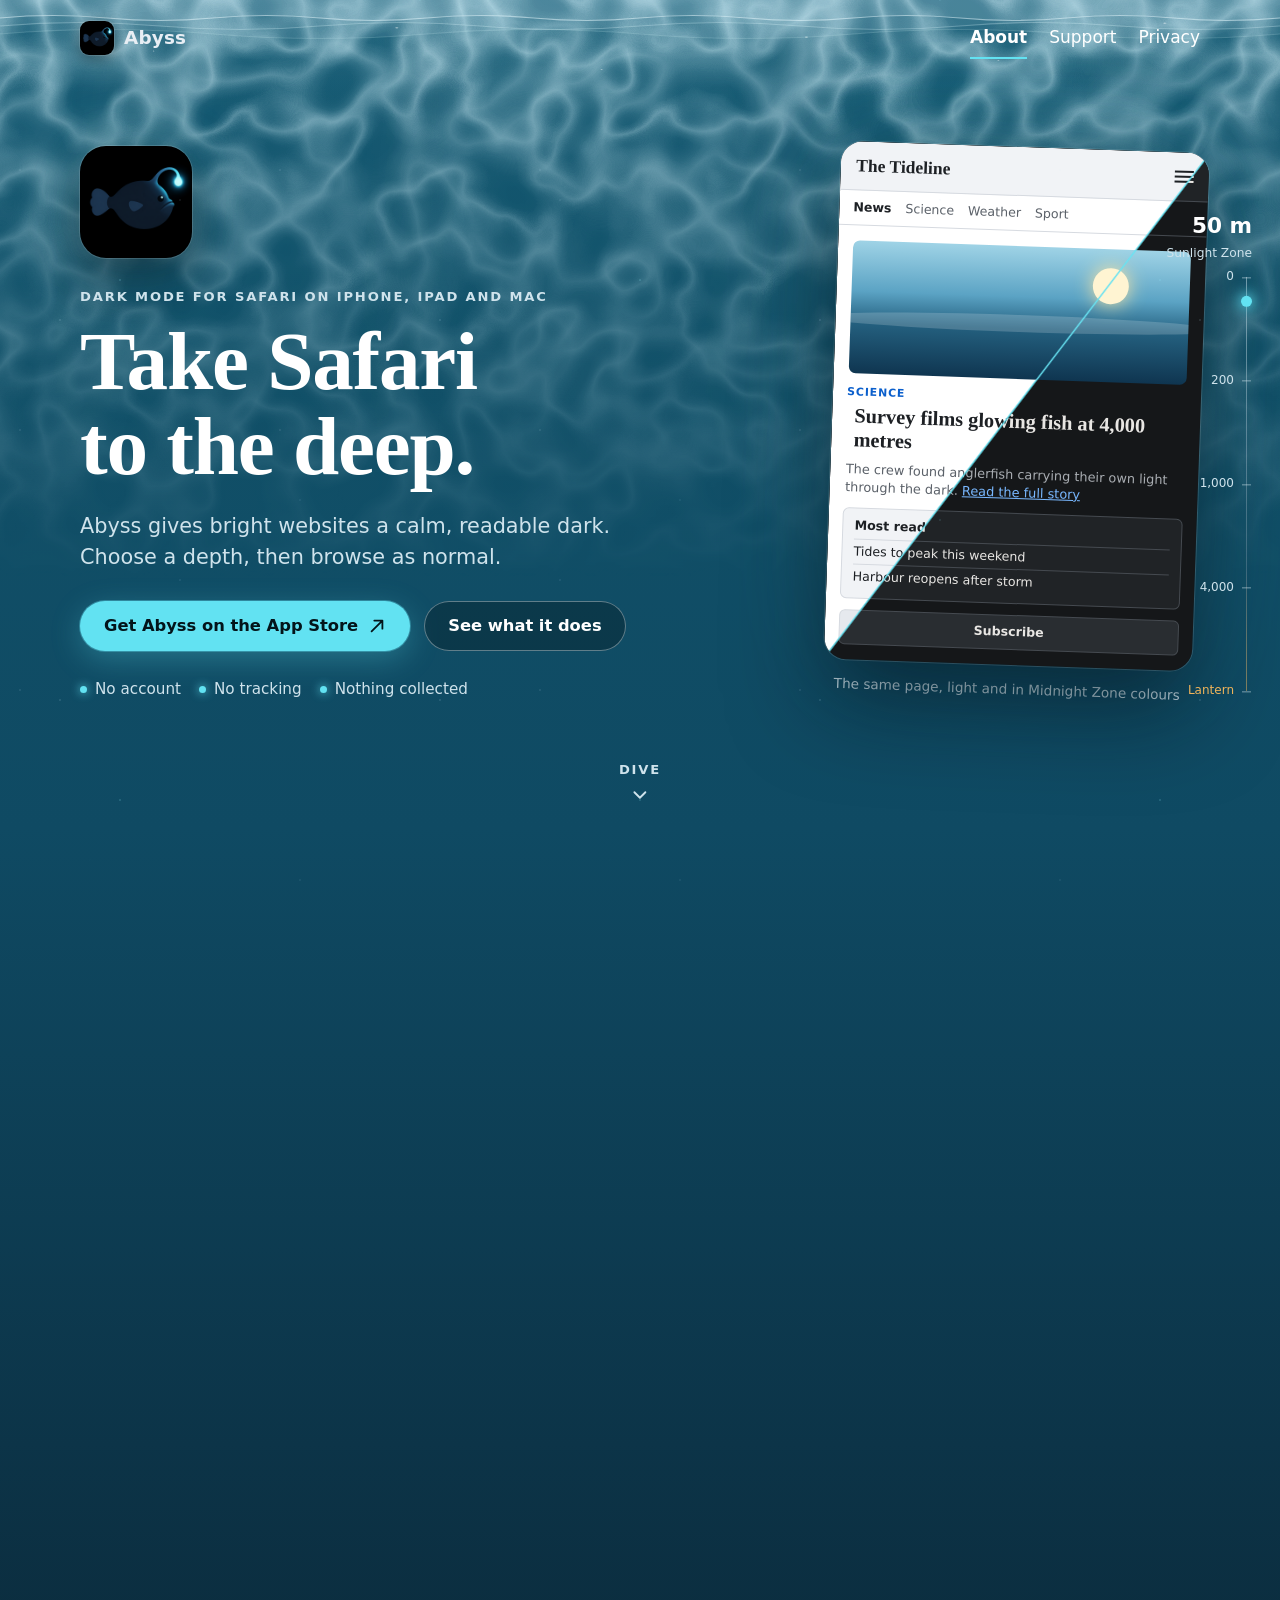
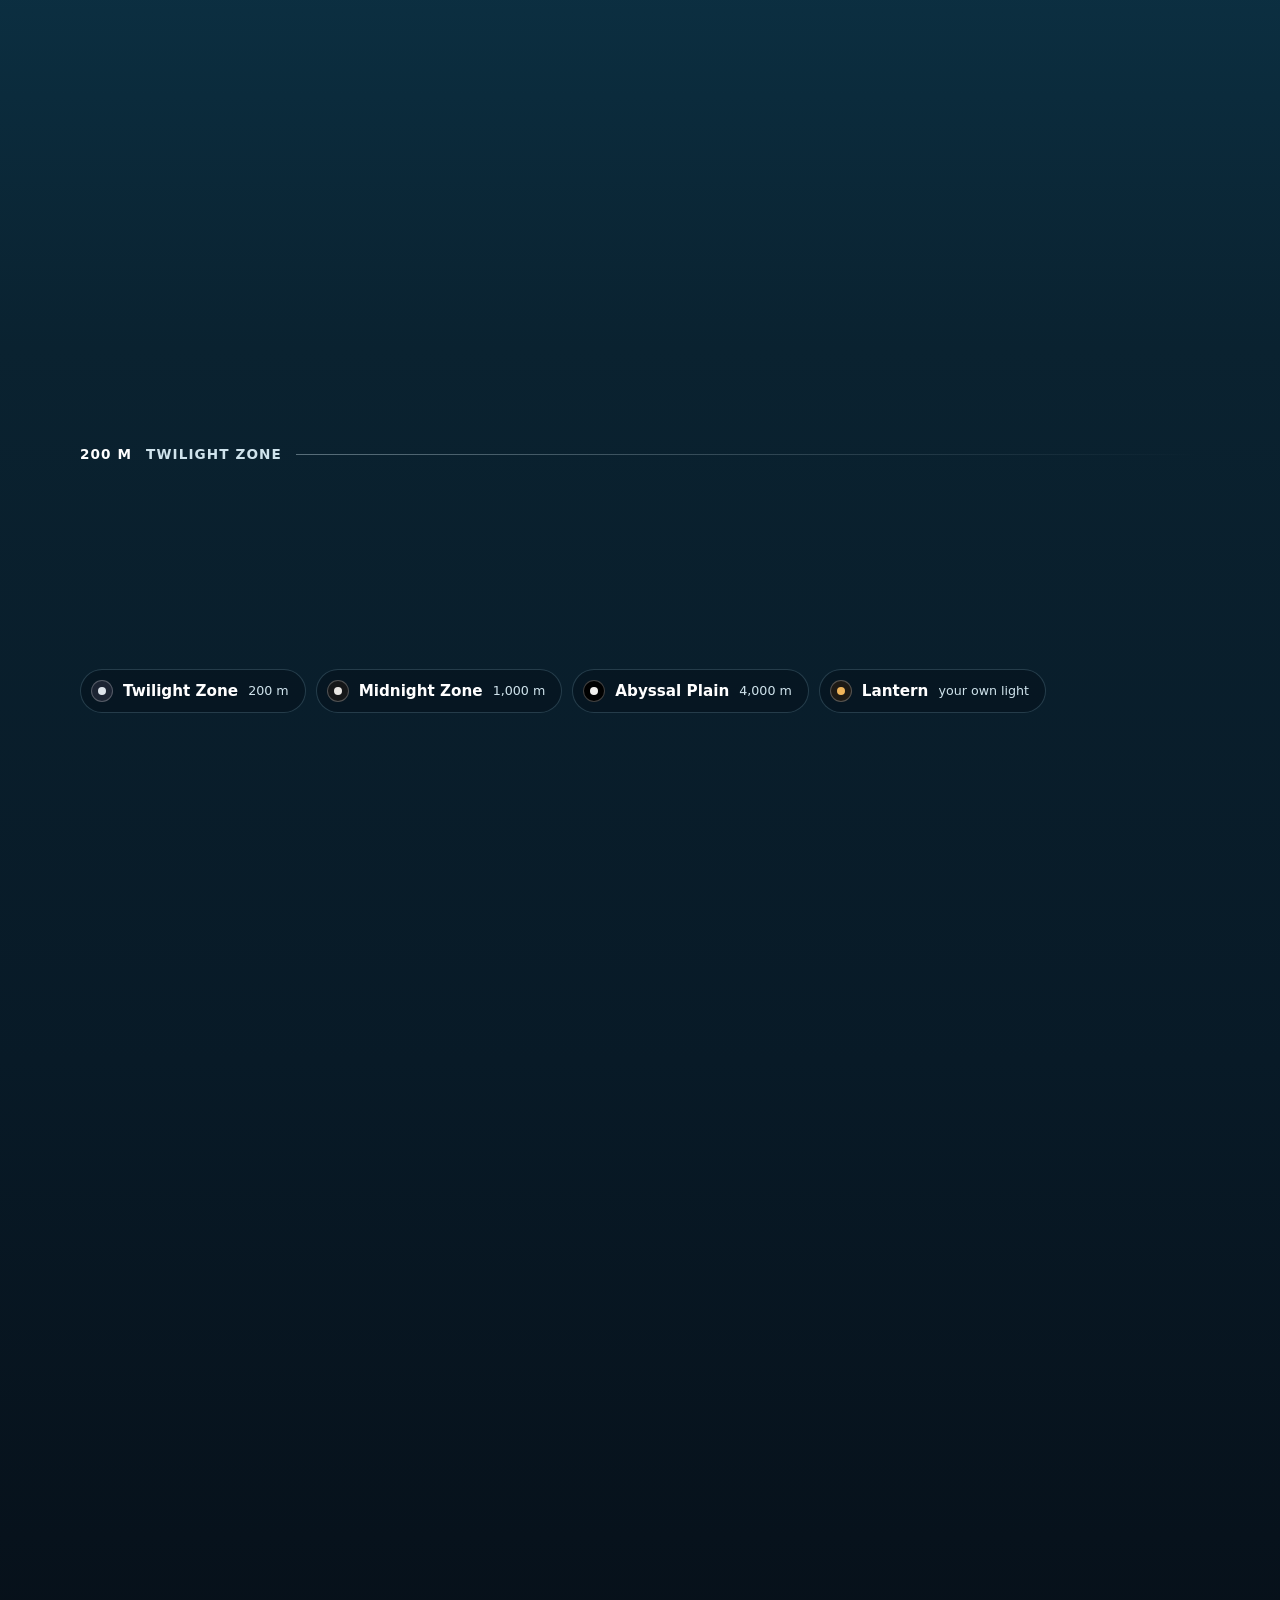
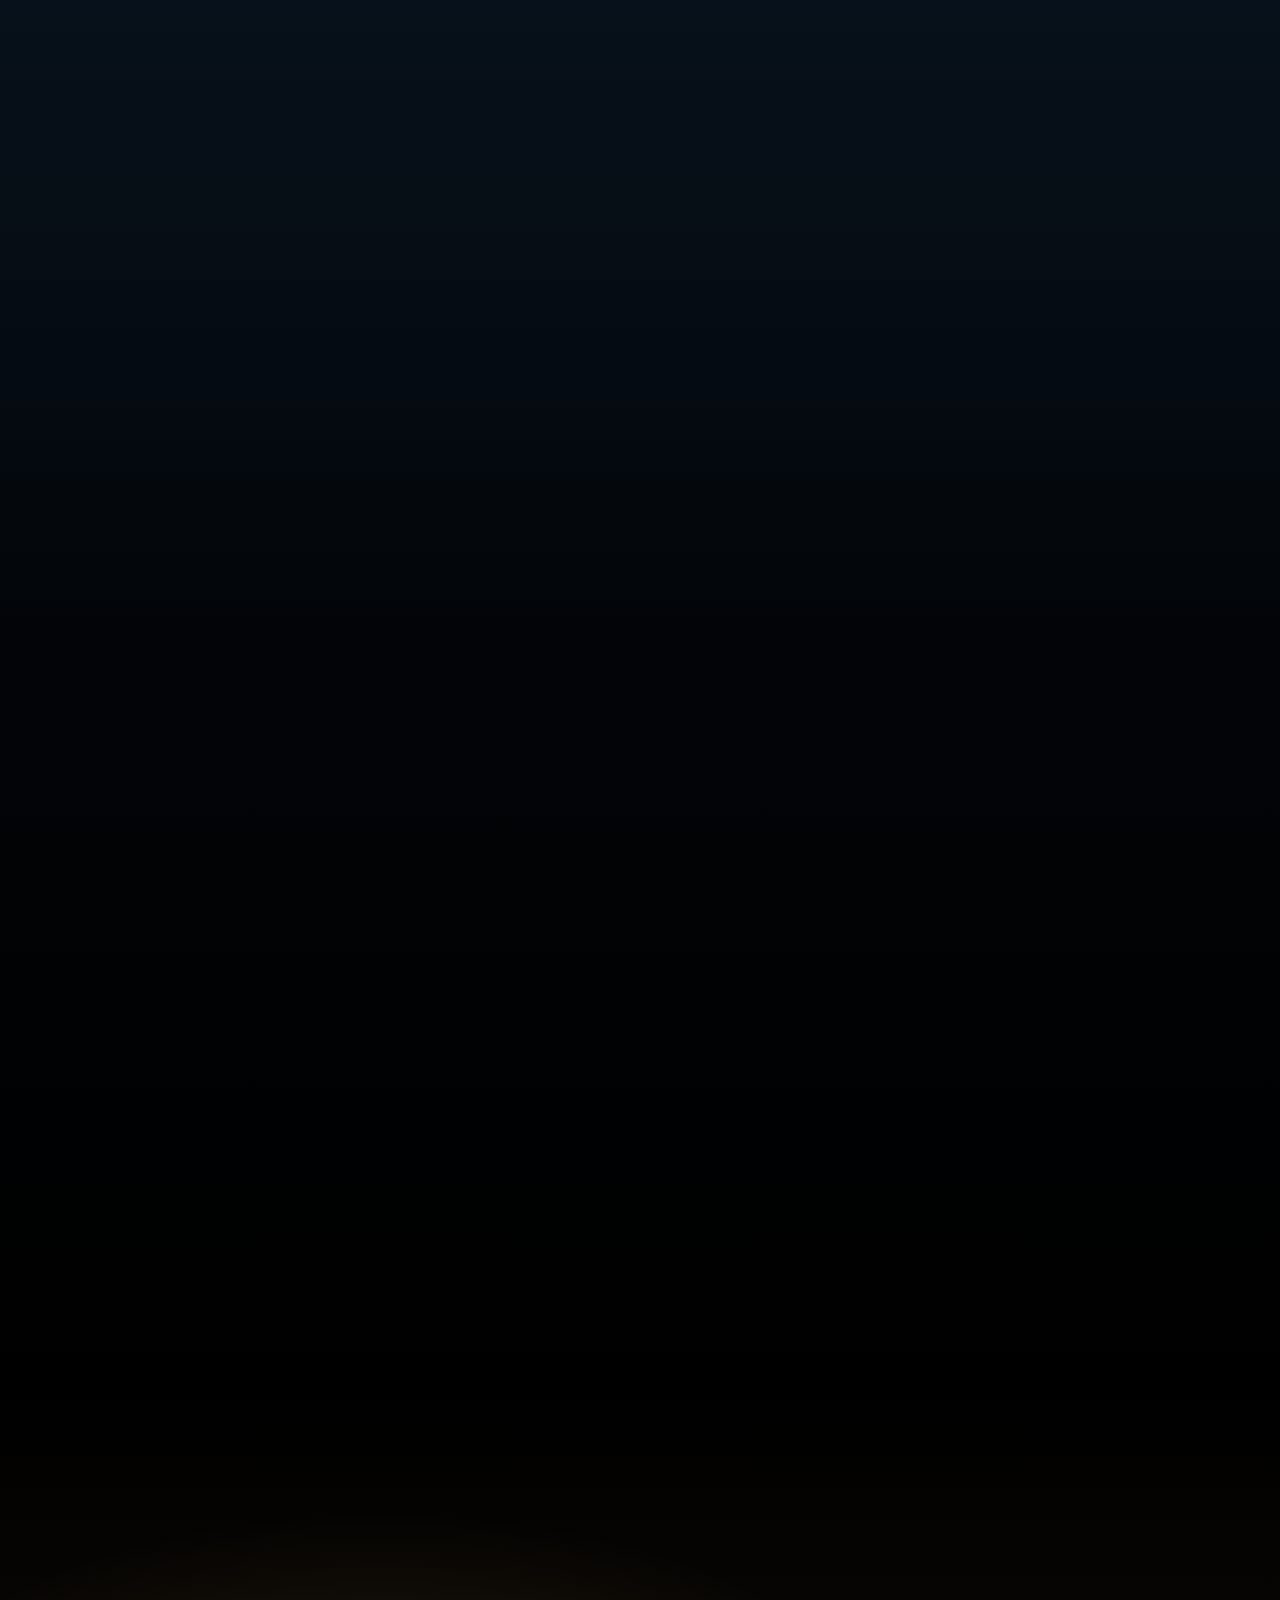
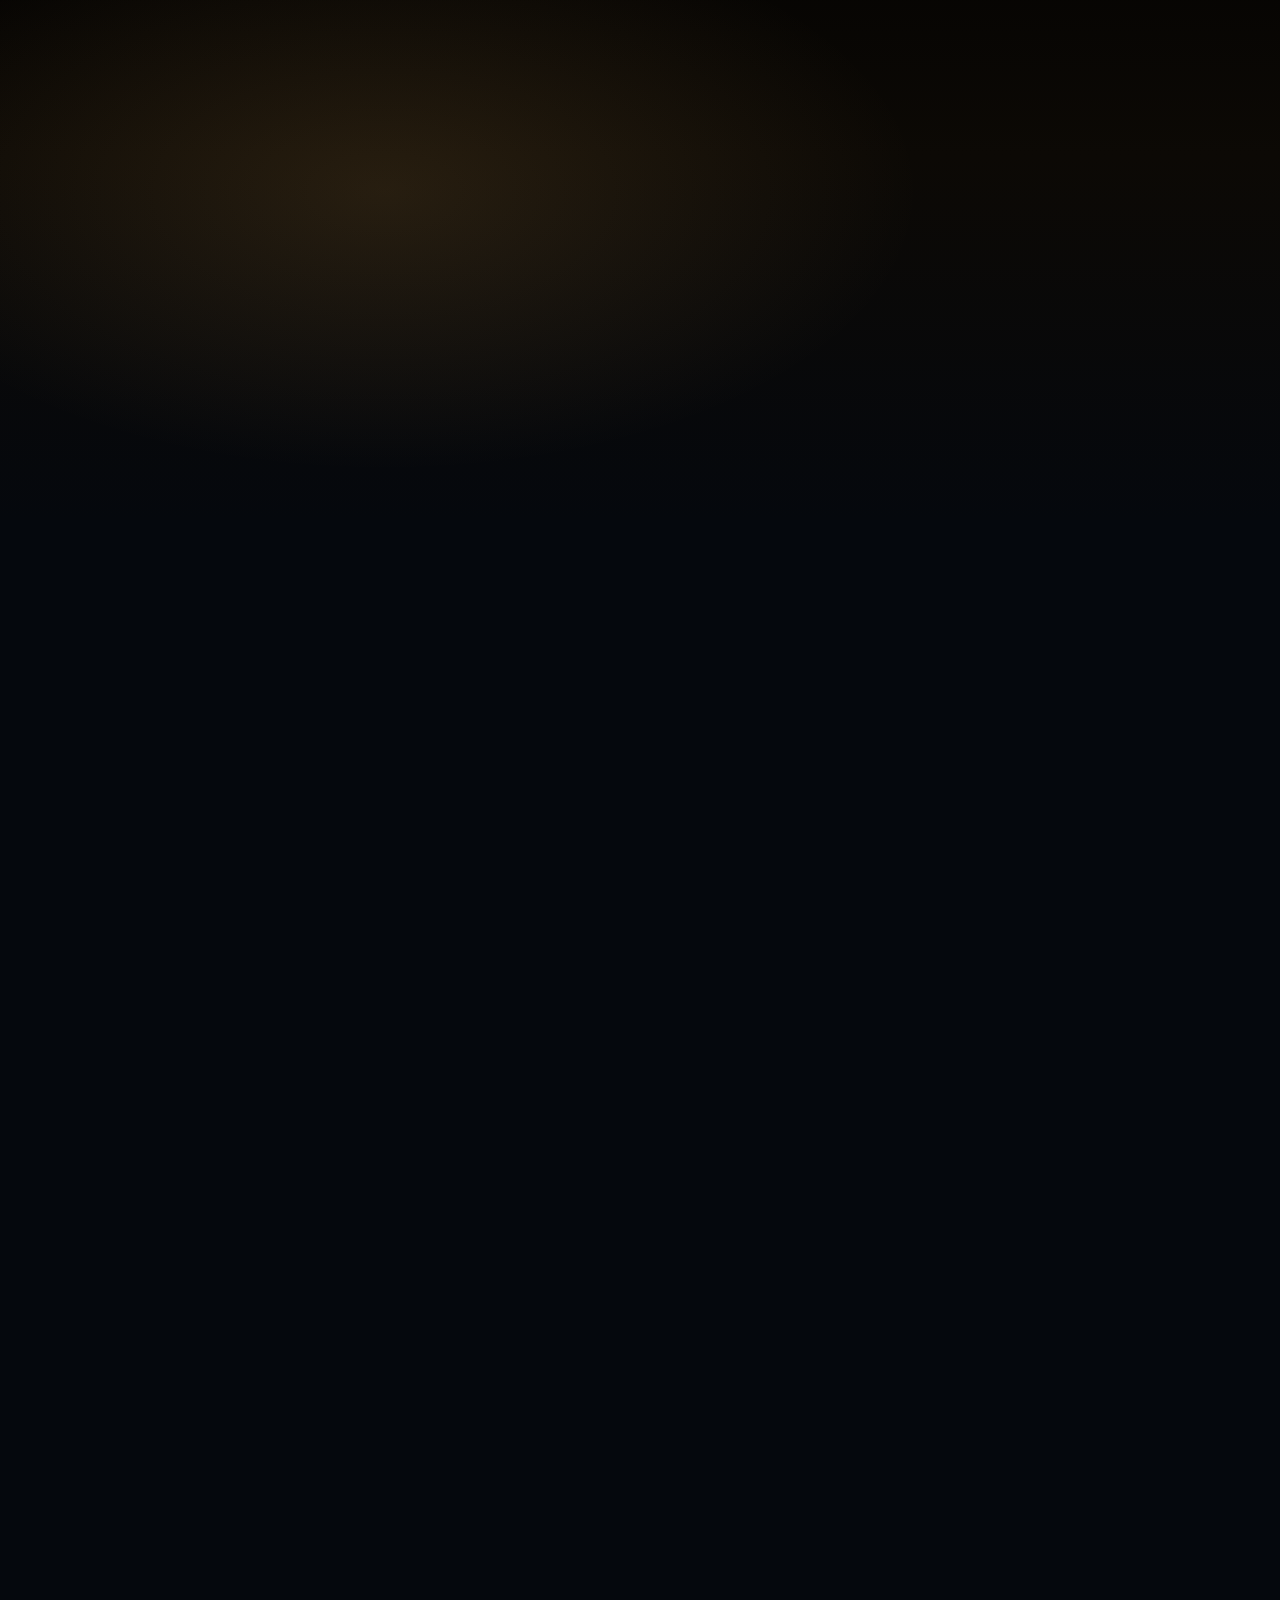
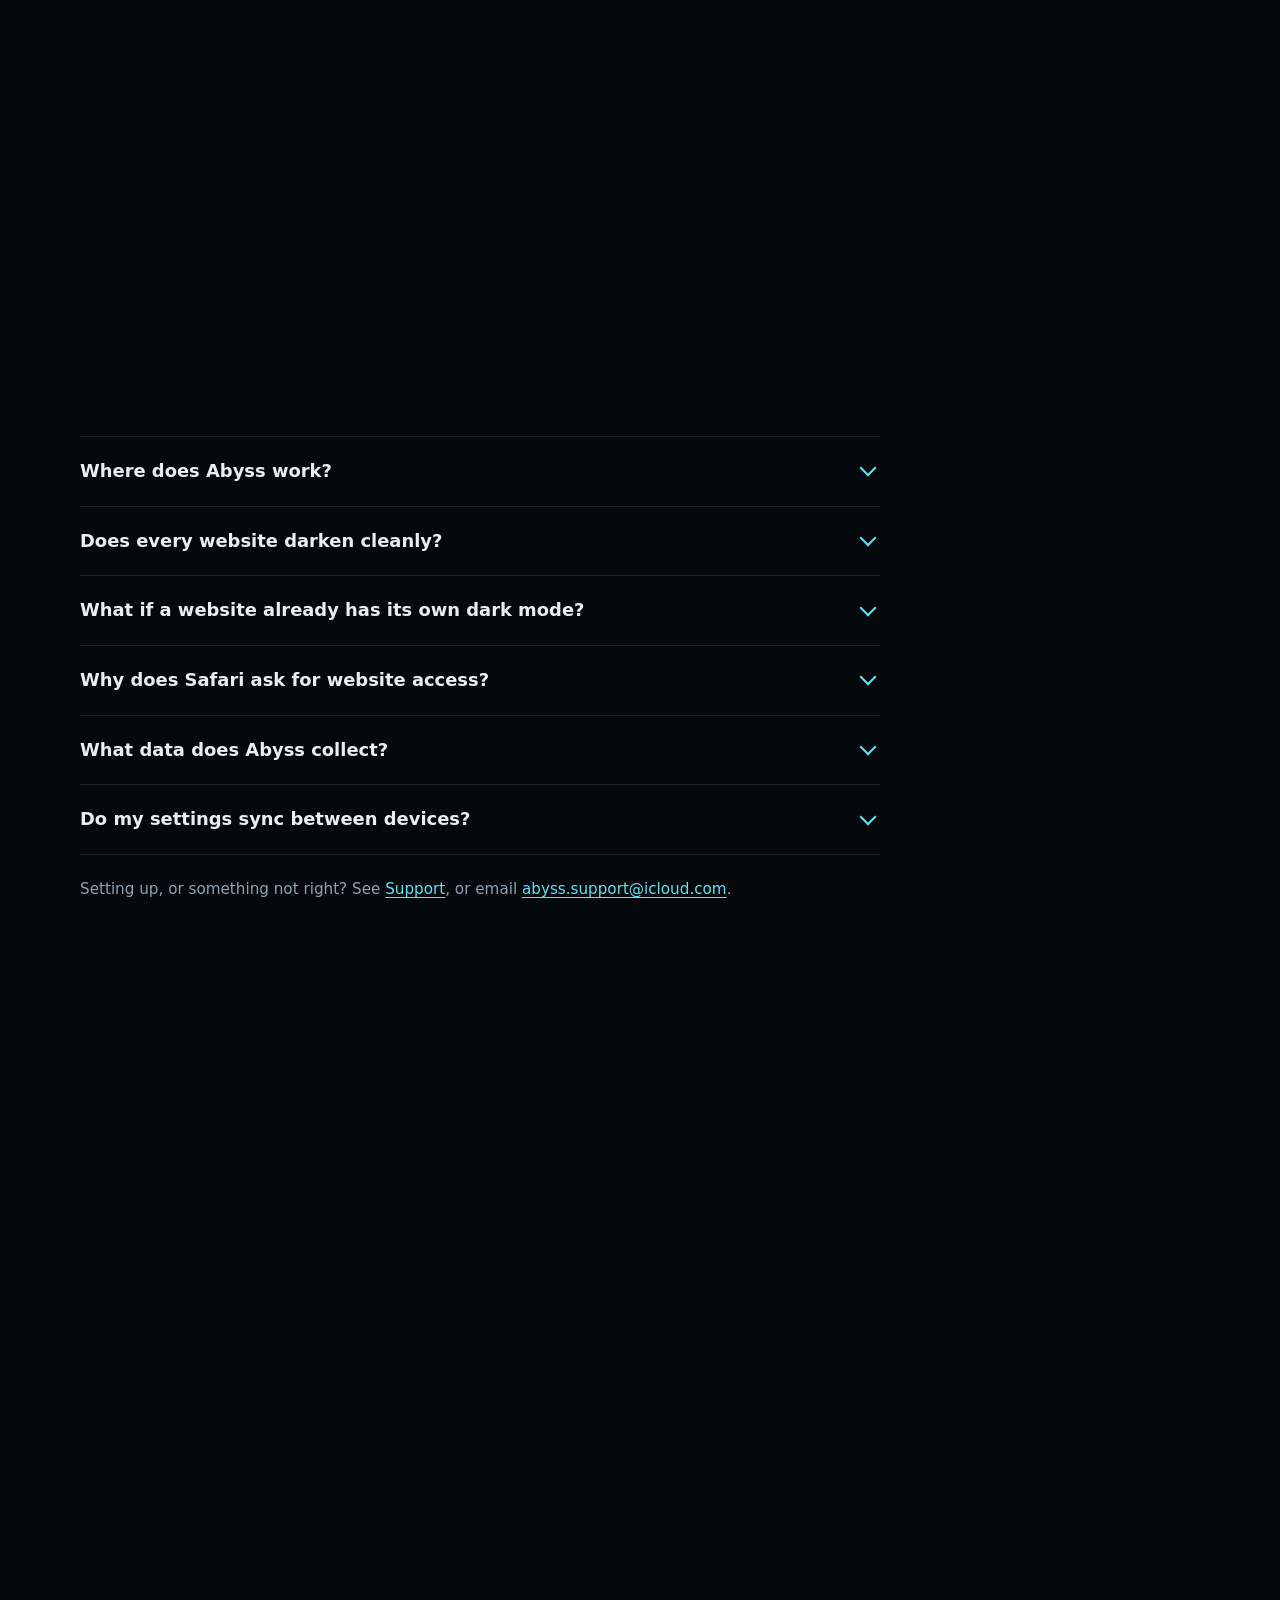
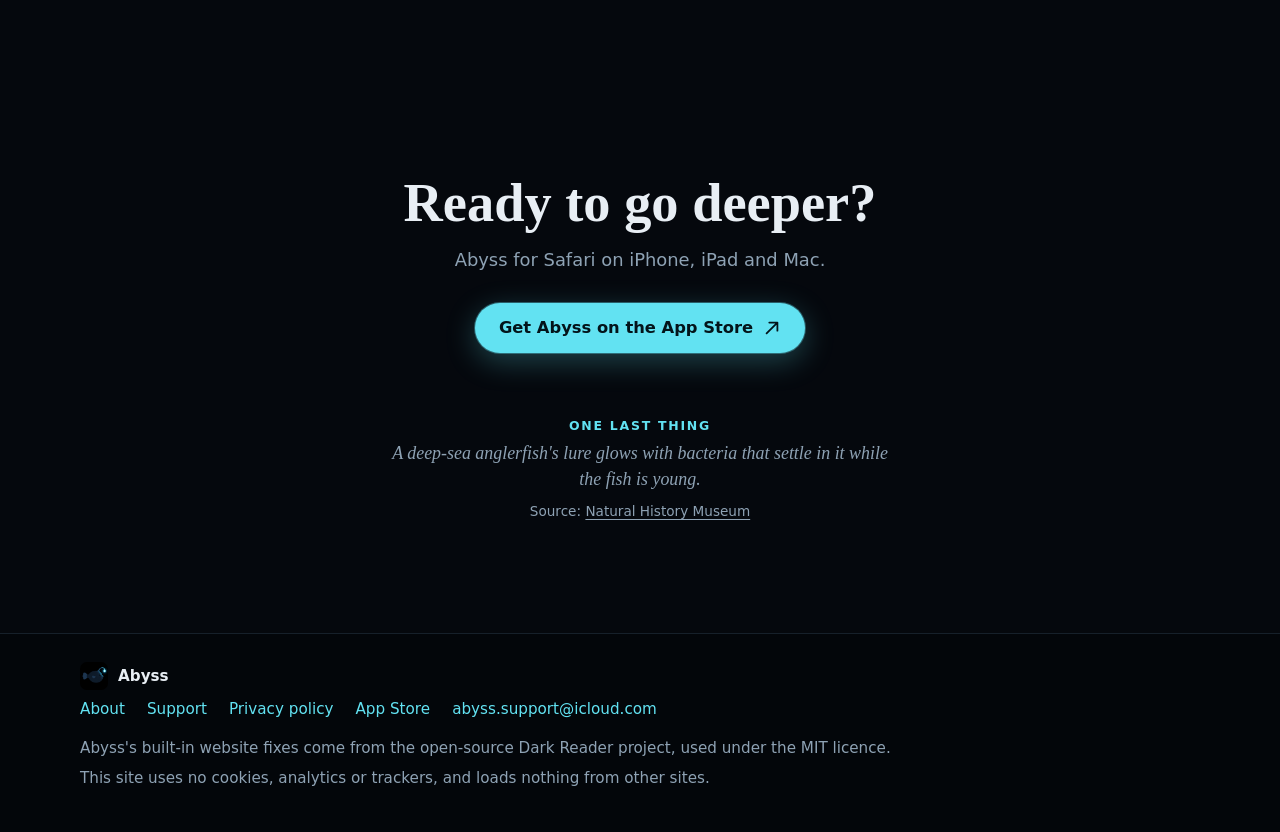
==== commit f1b7e542: "Fetch the updated stylesheet" ====
--- a/index.html
+++ b/index.html
@@ -9,7 +9,7 @@
   <meta name="theme-color" content="#145a73">
   <meta name="description" content="Abyss is dark mode for Safari on iPhone, iPad and Mac. Four sea themes, website-by-website control, and nothing collected.">
   <title>Abyss: dark mode for Safari</title>
-  <link rel="stylesheet" href="style.css">
+  <link rel="stylesheet" href="style.css?v=3">
   <link rel="icon" type="image/png" href="favicon.png">
   <link rel="apple-touch-icon" href="apple-touch-icon.png">
 </head>
@@ -31,7 +31,7 @@
   </div>
 
   <div class="zone zone-sunlit hero" data-depth="0" data-zone="Sunlight Zone">
-    <div class="surface" aria-hidden="true">
+    <div class="surface" aria-hidden="true" hidden>
       <div class="shimmer"><span class="c1"></span><span class="c2"></span><span class="glints"></span></div>
       <div class="wave wave-far"><svg viewBox="0 0 2880 48" preserveAspectRatio="none" focusable="false"><path class="wave-fill" d="M0 34 Q120 25 240 34 T480 34 T720 34 T960 34 T1200 34 T1440 34 T1680 34 T1920 34 T2160 34 T2400 34 T2640 34 T2880 34 L2880 0 L0 0 Z"/><path class="wave-crest" d="M0 34 Q120 25 240 34 T480 34 T720 34 T960 34 T1200 34 T1440 34 T1680 34 T1920 34 T2160 34 T2400 34 T2640 34 T2880 34"/></svg></div>
       <div class="wave wave-mid"><svg viewBox="0 0 2880 48" preserveAspectRatio="none" focusable="false"><path class="wave-fill" d="M0 26 Q90 19 180 26 T360 26 T540 26 T720 26 T900 26 T1080 26 T1260 26 T1440 26 T1620 26 T1800 26 T1980 26 T2160 26 T2340 26 T2520 26 T2700 26 T2880 26 L2880 0 L0 0 Z"/><path class="wave-crest" d="M0 26 Q90 19 180 26 T360 26 T540 26 T720 26 T900 26 T1080 26 T1260 26 T1440 26 T1620 26 T1800 26 T1980 26 T2160 26 T2340 26 T2520 26 T2700 26 T2880 26"/></svg></div>
--- a/style.css
+++ b/style.css
@@ -1927,6 +1927,7 @@
 }
 
 .surface {
+  display: block;
   position: absolute;
   left: 0;
   right: 0;
@@ -2014,6 +2015,7 @@
 .wave svg {
   display: block;
   width: 200%;
+  max-width: none;
   height: 100%;
   will-change: transform;
 }
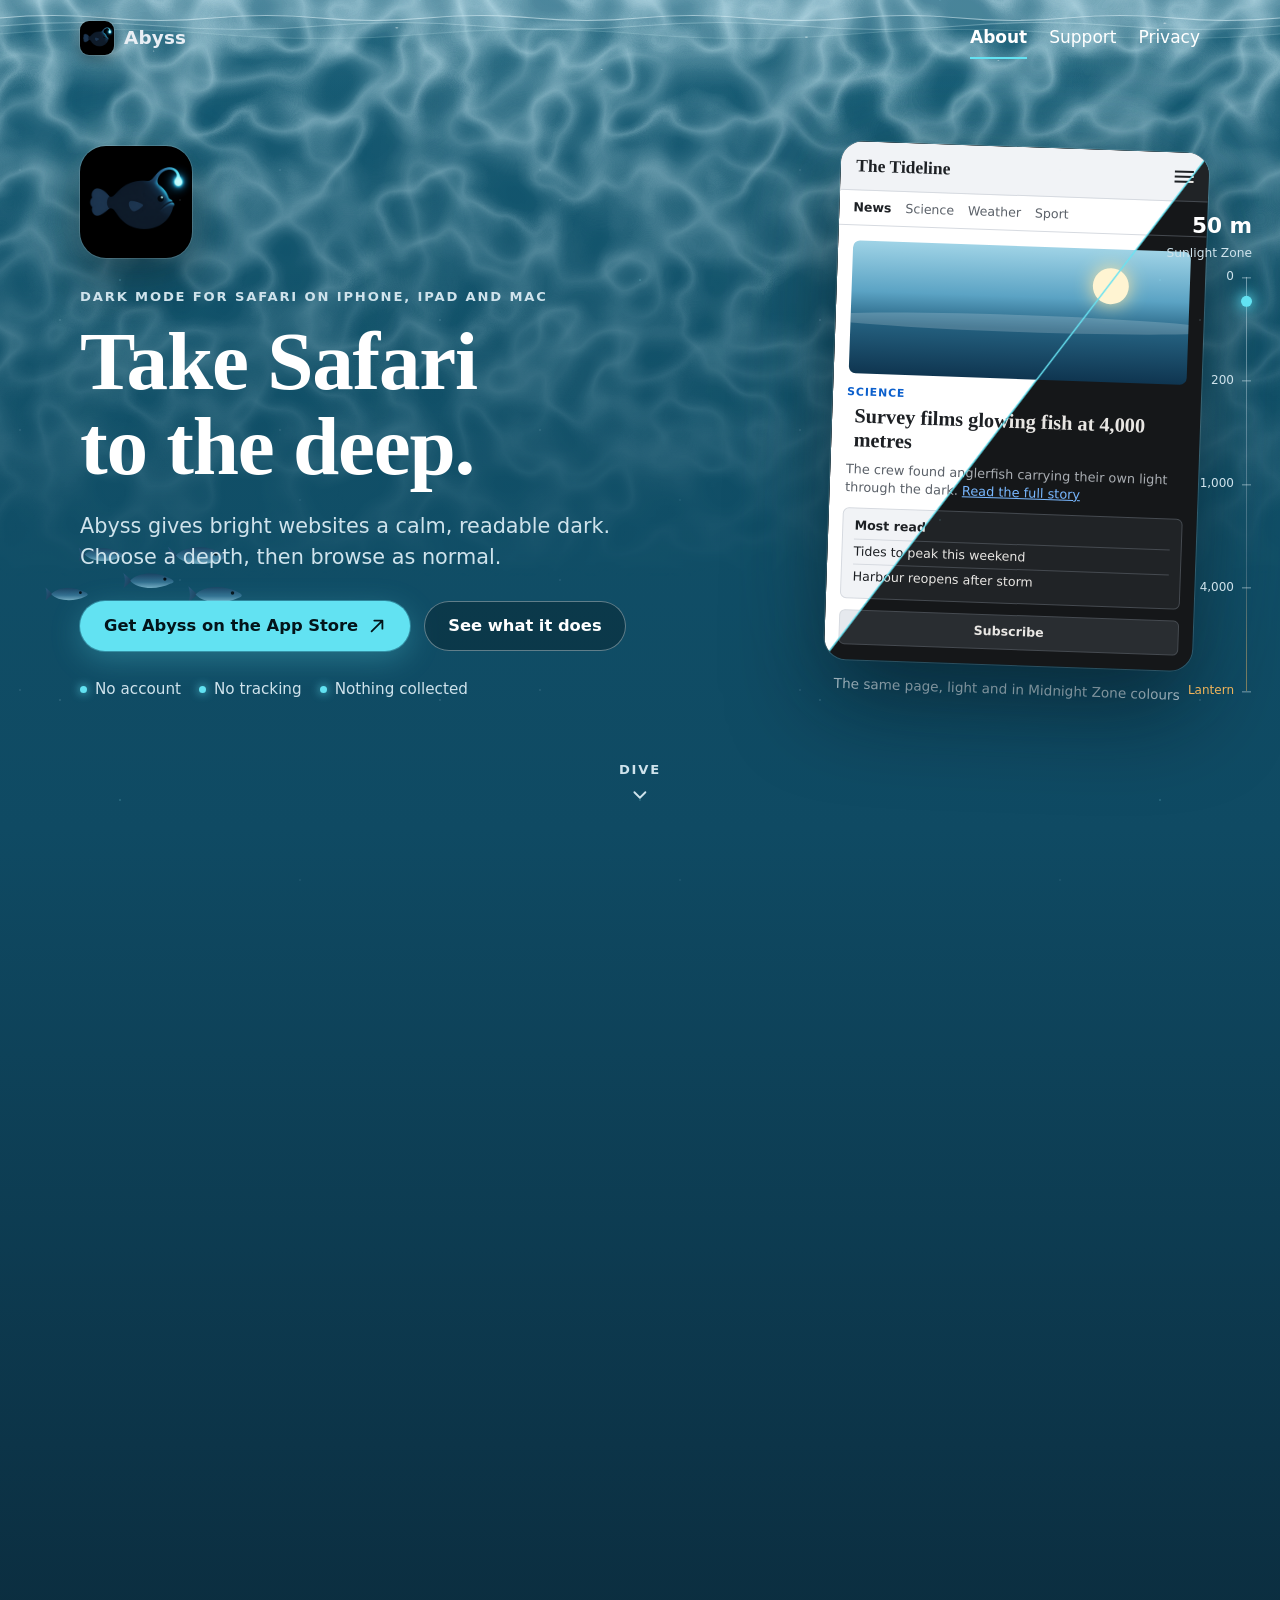
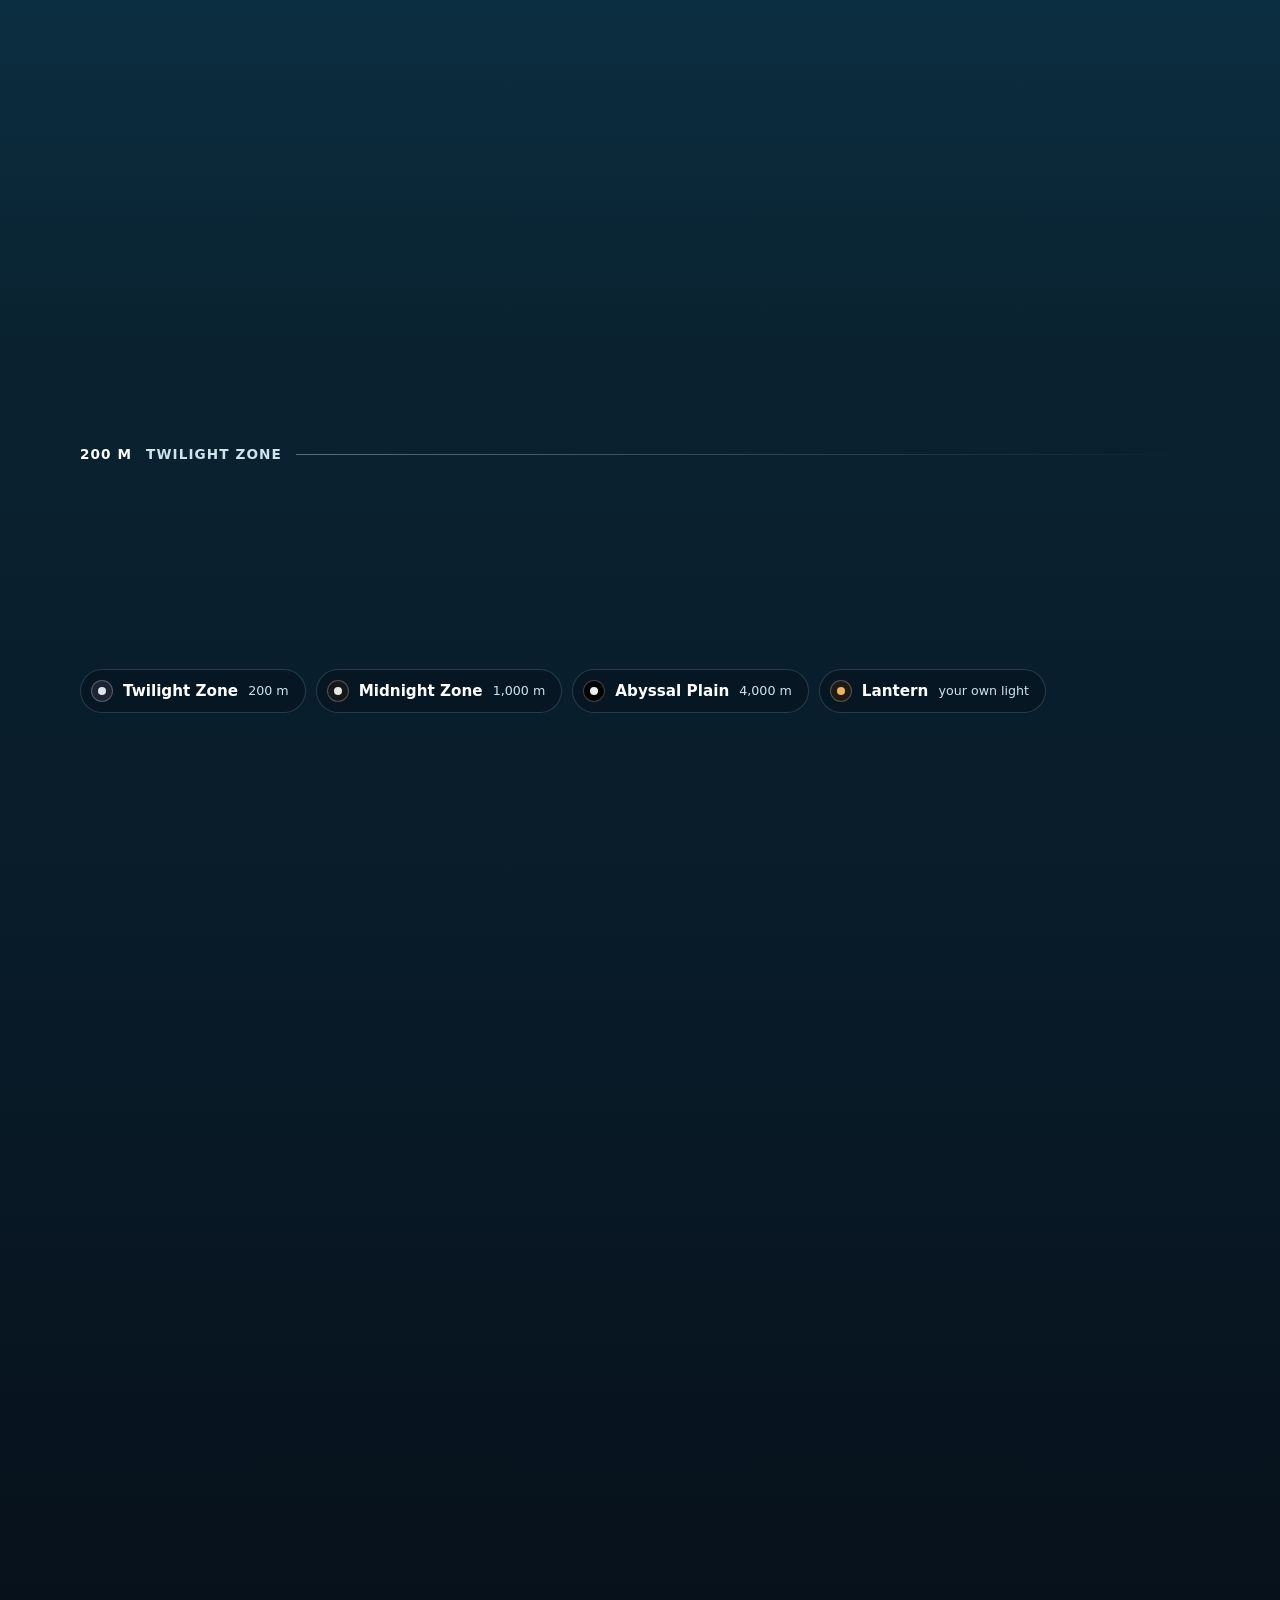
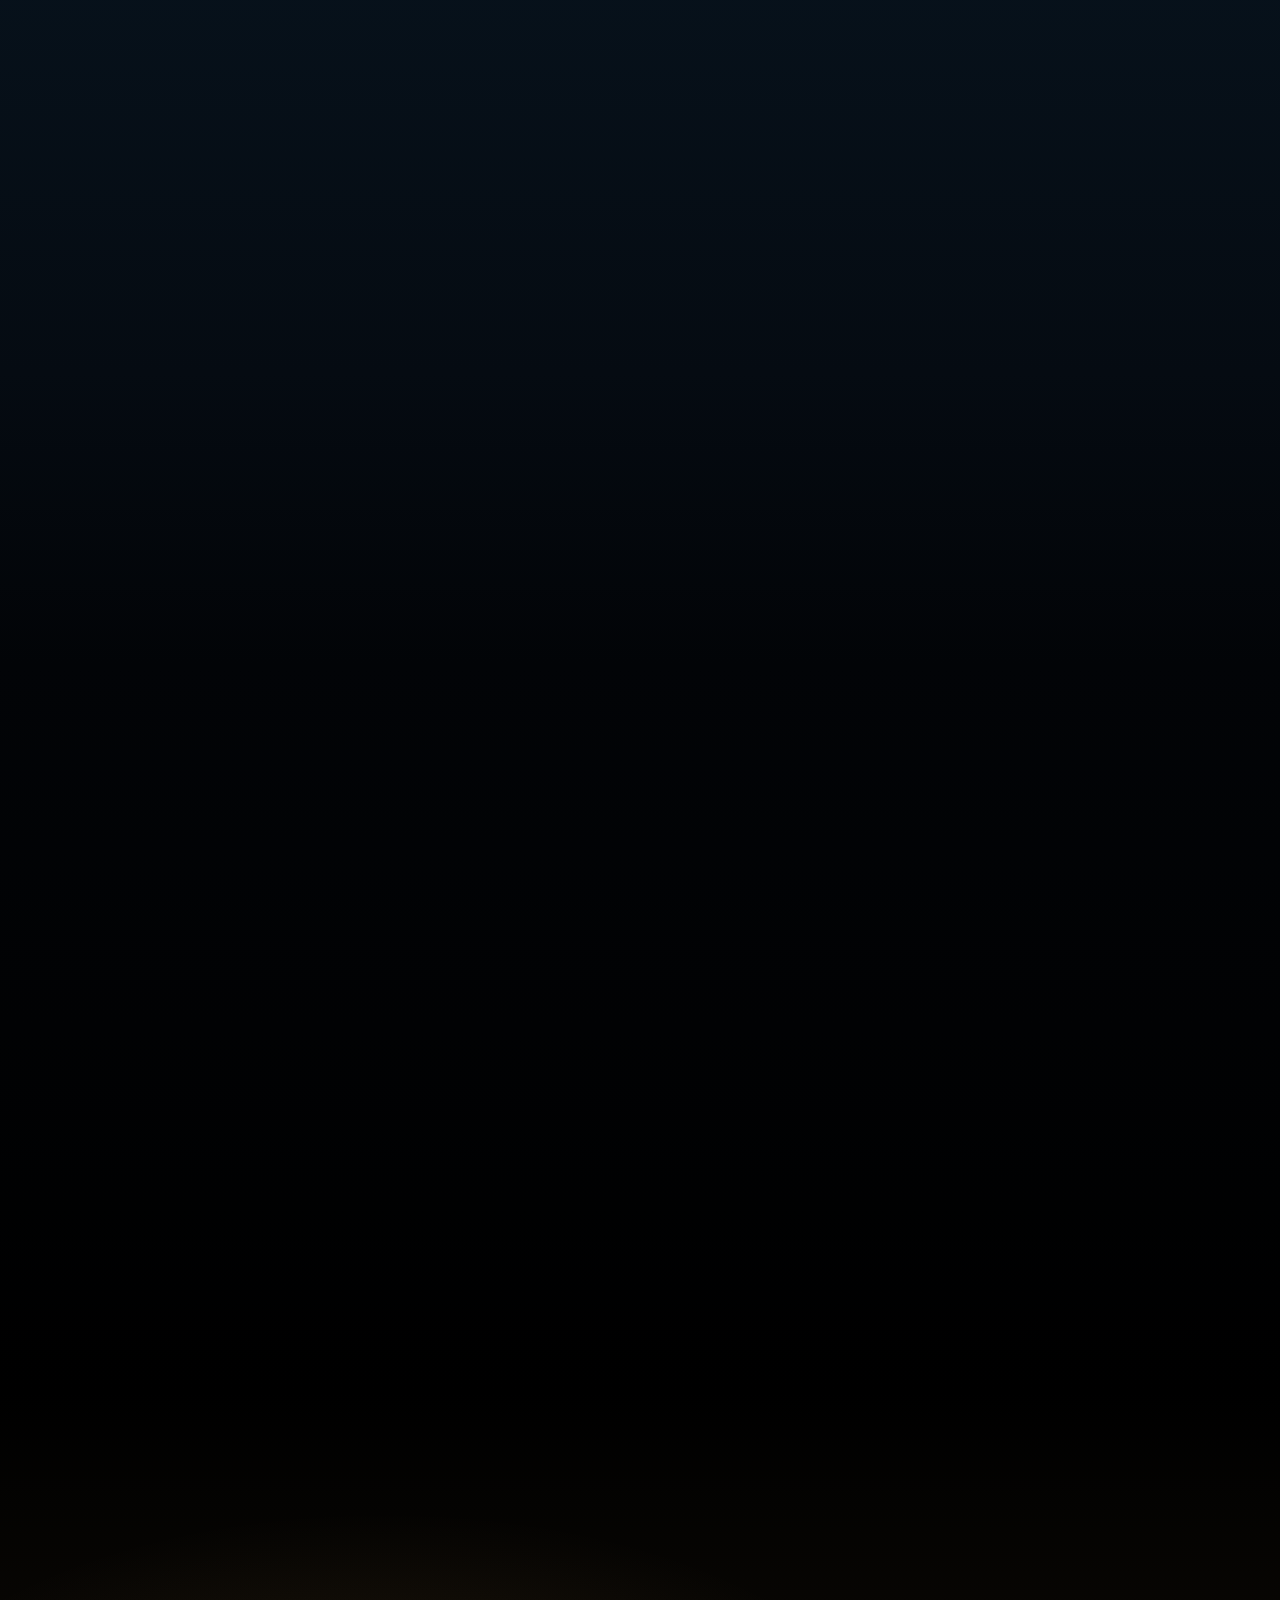
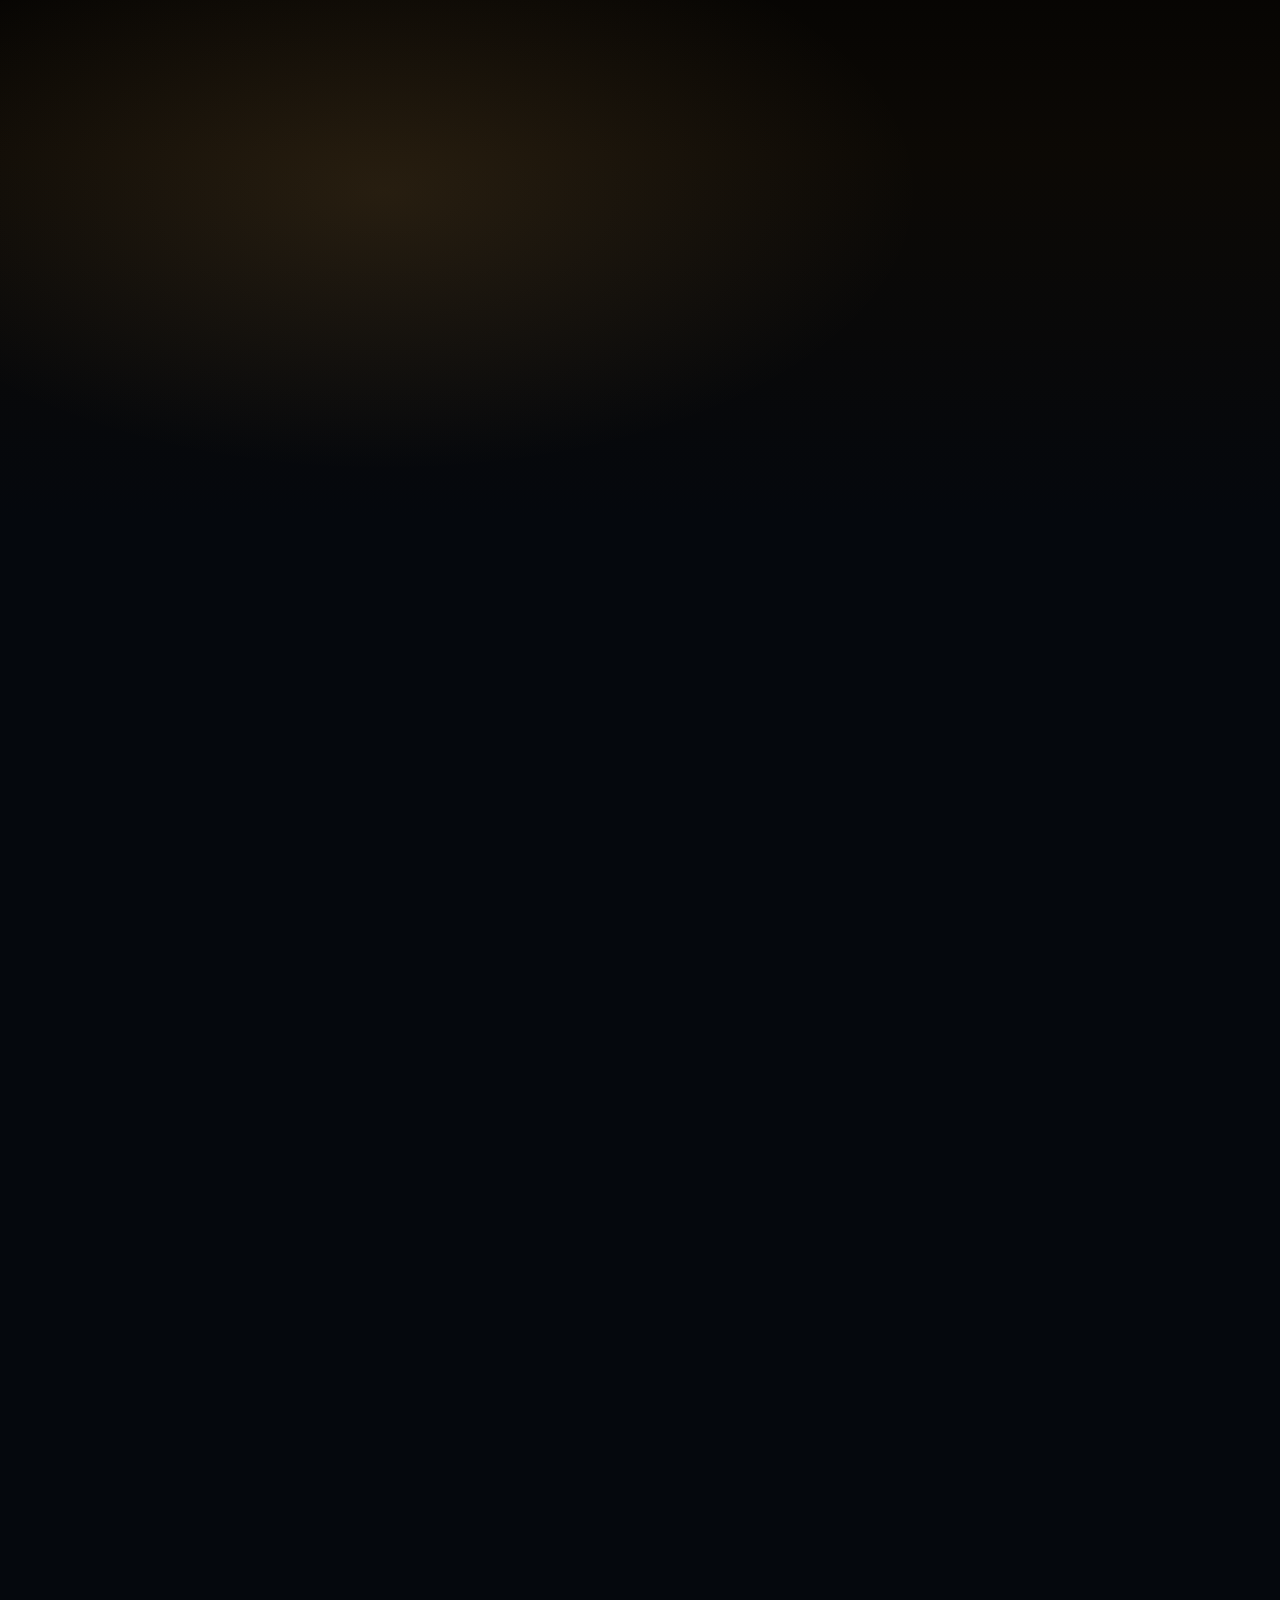
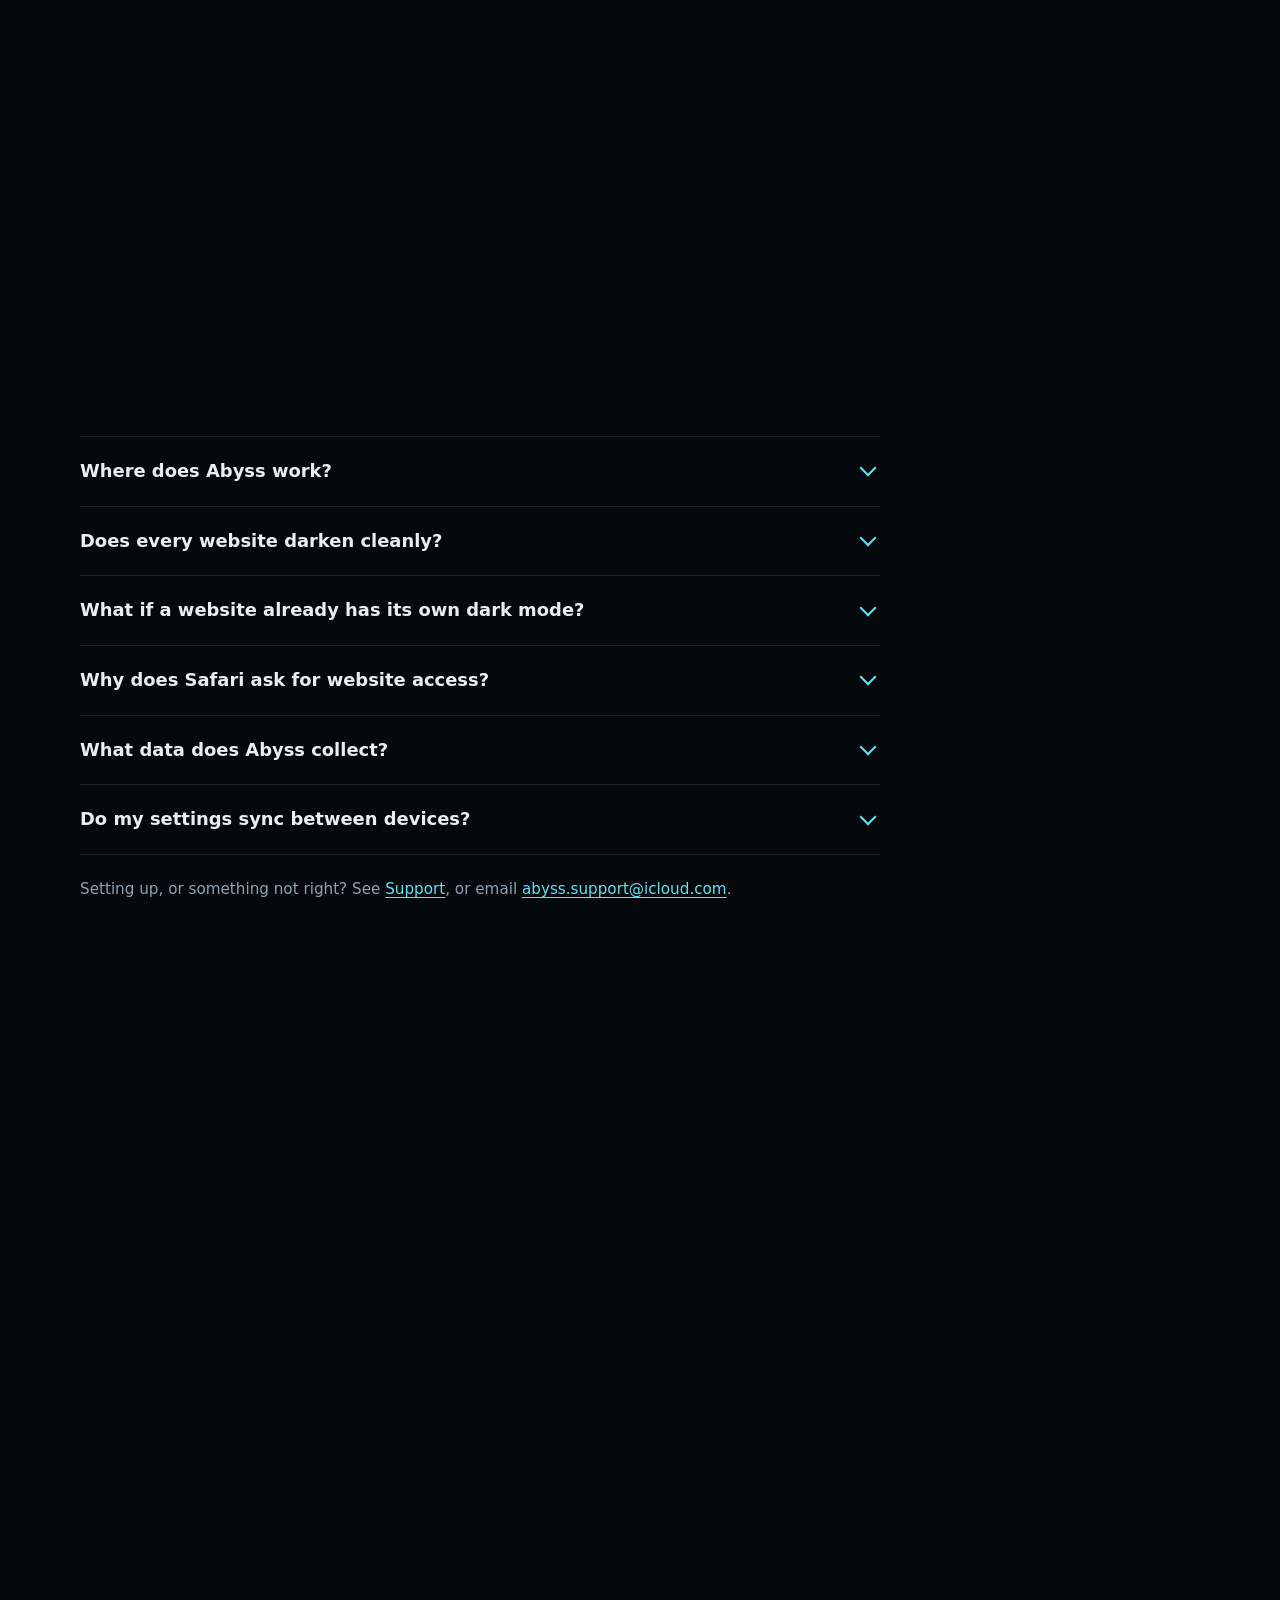
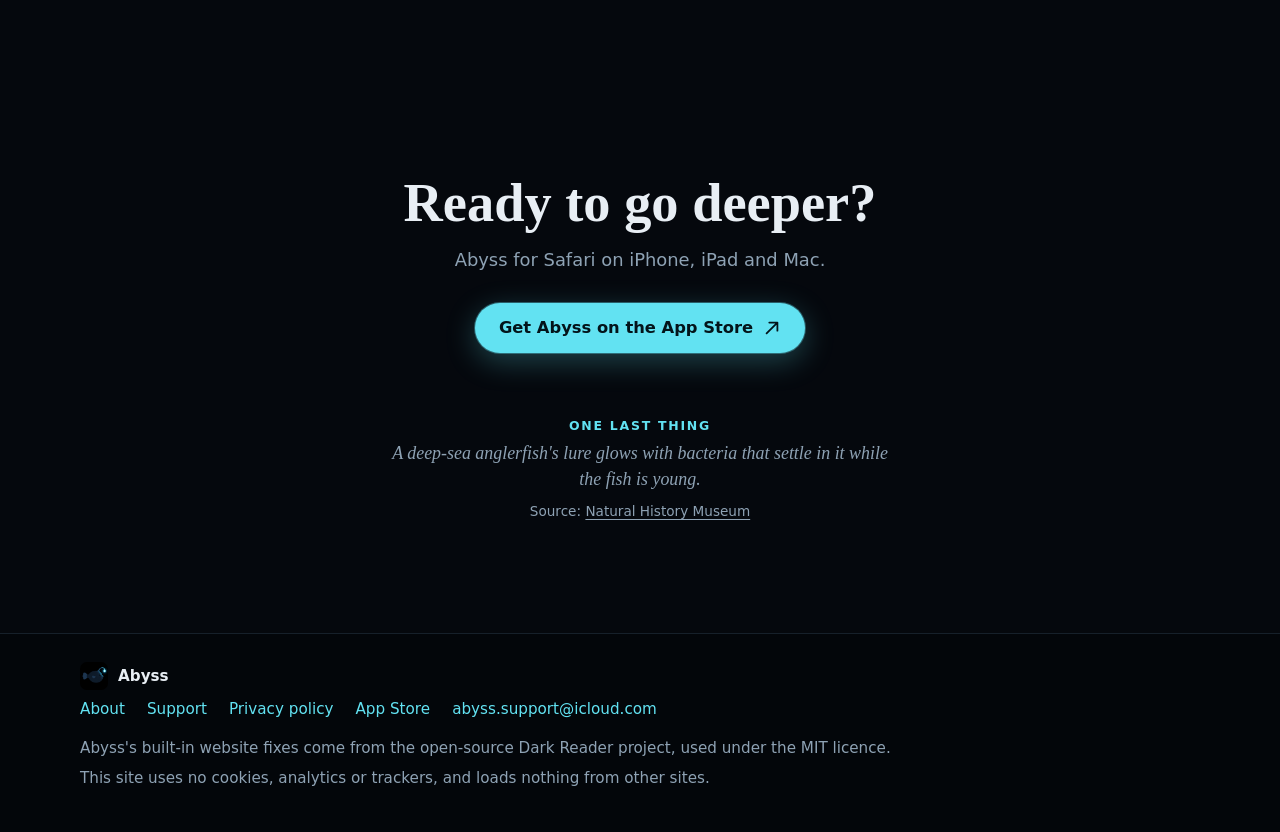
==== commit 321fa13c: "Sea life for each depth: fish, turtle, lanternfish, jellyfish, anglerfish, dumbo octopus" ====
--- a/index.html
+++ b/index.html
@@ -9,12 +9,73 @@
   <meta name="theme-color" content="#145a73">
   <meta name="description" content="Abyss is dark mode for Safari on iPhone, iPad and Mac. Four sea themes, website-by-website control, and nothing collected.">
   <title>Abyss: dark mode for Safari</title>
-  <link rel="stylesheet" href="style.css?v=3">
+  <link rel="stylesheet" href="style.css?v=4">
   <link rel="icon" type="image/png" href="favicon.png">
   <link rel="apple-touch-icon" href="apple-touch-icon.png">
 </head>
 <body>
   <a class="skip-link" href="#main">Skip to content</a>
+
+  <svg class="sea-defs" aria-hidden="true" focusable="false">
+    <defs>
+      <radialGradient id="g-body" cx="0.66" cy="0.28" r="0.9">
+        <stop offset="0" stop-color="#336790"/>
+        <stop offset="0.55" stop-color="#1b3a58"/>
+        <stop offset="1" stop-color="#0c1b2c"/>
+      </radialGradient>
+      <linearGradient id="g-fin" x1="0" y1="0" x2="1" y2="1">
+        <stop offset="0" stop-color="#2f5f86"/>
+        <stop offset="1" stop-color="#18324d"/>
+      </linearGradient>
+      <linearGradient id="g-belly" x1="0" y1="0" x2="0" y2="1">
+        <stop offset="0" stop-color="#1c4363"/>
+        <stop offset="0.6" stop-color="#3a7698"/>
+        <stop offset="1" stop-color="#86bdd2"/>
+      </linearGradient>
+      <linearGradient id="g-rod" x1="0" y1="1" x2="1" y2="0">
+        <stop offset="0" stop-color="#1b3a58"/>
+        <stop offset="1" stop-color="#6fdcec"/>
+      </linearGradient>
+      <linearGradient id="g-rod-amber" x1="0" y1="1" x2="1" y2="0">
+        <stop offset="0" stop-color="#1b3a58"/>
+        <stop offset="1" stop-color="#e9b86a"/>
+      </linearGradient>
+      <radialGradient id="g-glow">
+        <stop offset="0" stop-color="#effdff"/>
+        <stop offset="0.16" stop-color="#9ff3fc"/>
+        <stop offset="0.42" stop-color="#62e2f2" stop-opacity="0.35"/>
+        <stop offset="1" stop-color="#62e2f2" stop-opacity="0"/>
+      </radialGradient>
+      <radialGradient id="g-glow-amber">
+        <stop offset="0" stop-color="#fff6e6"/>
+        <stop offset="0.16" stop-color="#ffd48f"/>
+        <stop offset="0.42" stop-color="#f0b45a" stop-opacity="0.35"/>
+        <stop offset="1" stop-color="#f0b45a" stop-opacity="0"/>
+      </radialGradient>
+      <radialGradient id="g-jelly" cx="0.5" cy="0.25" r="0.75">
+        <stop offset="0" stop-color="#b4ecfa" stop-opacity="0.45"/>
+        <stop offset="1" stop-color="#62e2f2" stop-opacity="0.06"/>
+      </radialGradient>
+      <symbol id="fish" viewBox="0 0 60 26">
+        <path d="M10 13 L1 5 C3 10 3 16 1 21 Z" fill="url(#g-fin)"/>
+        <path d="M8 13 C16 4 36 3 50 11 C54 13 54 15 50 16 C36 23 16 22 8 13 Z" fill="url(#g-belly)"/>
+        <circle cx="44" cy="11.4" r="1.7" fill="#04080d"/>
+      </symbol>
+      <symbol id="lanternfish" viewBox="0 0 90 40" overflow="visible">
+        <path d="M15 20 L2 10 C5 16 5 24 2 30 Z" fill="url(#g-fin)"/>
+        <path d="M40 10 C46 3 54 4 57 11 Z" fill="url(#g-fin)"/>
+        <path d="M10 20 C20 8 52 6 74 14 C82 17 84 22 76 26 C56 34 22 32 10 20 Z" fill="url(#g-body)"/>
+        <circle cx="70" cy="17" r="4.4" fill="#04080d"/>
+        <circle cx="71.6" cy="15.6" r="1.3" fill="#dff8ff"/>
+        <g class="pho">
+          <circle cx="26" cy="26" r="5" fill="url(#g-glow)"/><circle cx="36" cy="28.2" r="5" fill="url(#g-glow)"/>
+          <circle cx="46" cy="29" r="5" fill="url(#g-glow)"/><circle cx="56" cy="28.4" r="5" fill="url(#g-glow)"/>
+          <circle cx="65" cy="25.6" r="5" fill="url(#g-glow)"/><circle cx="31" cy="18" r="4" fill="url(#g-glow)"/>
+        </g>
+      </symbol>
+    </defs>
+  </svg>
+
 
   <div class="snow" aria-hidden="true"><span class="s1"></span><span class="s2"></span><span class="s3"></span></div>
 
@@ -36,6 +97,18 @@
       <div class="wave wave-far"><svg viewBox="0 0 2880 48" preserveAspectRatio="none" focusable="false"><path class="wave-fill" d="M0 34 Q120 25 240 34 T480 34 T720 34 T960 34 T1200 34 T1440 34 T1680 34 T1920 34 T2160 34 T2400 34 T2640 34 T2880 34 L2880 0 L0 0 Z"/><path class="wave-crest" d="M0 34 Q120 25 240 34 T480 34 T720 34 T960 34 T1200 34 T1440 34 T1680 34 T1920 34 T2160 34 T2400 34 T2640 34 T2880 34"/></svg></div>
       <div class="wave wave-mid"><svg viewBox="0 0 2880 48" preserveAspectRatio="none" focusable="false"><path class="wave-fill" d="M0 26 Q90 19 180 26 T360 26 T540 26 T720 26 T900 26 T1080 26 T1260 26 T1440 26 T1620 26 T1800 26 T1980 26 T2160 26 T2340 26 T2520 26 T2700 26 T2880 26 L2880 0 L0 0 Z"/><path class="wave-crest" d="M0 26 Q90 19 180 26 T360 26 T540 26 T720 26 T900 26 T1080 26 T1260 26 T1440 26 T1620 26 T1800 26 T1980 26 T2160 26 T2340 26 T2520 26 T2700 26 T2880 26"/></svg></div>
       <div class="wave wave-near"><svg viewBox="0 0 2880 48" preserveAspectRatio="none" focusable="false"><path class="wave-fill" d="M0 18 Q60 13 120 18 T240 18 T360 18 T480 18 T600 18 T720 18 T840 18 T960 18 T1080 18 T1200 18 T1320 18 T1440 18 T1560 18 T1680 18 T1800 18 T1920 18 T2040 18 T2160 18 T2280 18 T2400 18 T2520 18 T2640 18 T2760 18 T2880 18 L2880 0 L0 0 Z"/><path class="wave-crest" d="M0 18 Q60 13 120 18 T240 18 T360 18 T480 18 T600 18 T720 18 T840 18 T960 18 T1080 18 T1200 18 T1320 18 T1440 18 T1560 18 T1680 18 T1800 18 T1920 18 T2040 18 T2160 18 T2280 18 T2400 18 T2520 18 T2640 18 T2760 18 T2880 18"/></svg></div>
+    </div>
+
+    <div class="sea-life reveal" aria-hidden="true">
+        <div class="critter c-school"><svg viewBox="0 0 230 110" focusable="false">
+          <g class="f f1"><use href="#fish" x="150" y="10" width="60" height="26"/></g>
+          <g class="f f2"><use href="#fish" x="110" y="34" width="52" height="23"/></g>
+          <g class="f f3"><use href="#fish" x="168" y="46" width="56" height="24"/></g>
+          <g class="f f4"><use href="#fish" x="70" y="12" width="46" height="20"/></g>
+          <g class="f f5"><use href="#fish" x="124" y="70" width="50" height="22"/></g>
+          <g class="f f6"><use href="#fish" x="40" y="48" width="44" height="19"/></g>
+          <g class="f f7"><use href="#fish" x="80" y="84" width="40" height="18"/></g>
+        </svg></div>
     </div>
 
     <header class="site-header">
@@ -108,6 +181,24 @@
 
   <main id="main">
     <section class="zone zone-shallows" id="what" aria-labelledby="what-title">
+      <div class="sea-life reveal" aria-hidden="true">
+        <div class="critter c-turtle left"><svg viewBox="0 0 170 120" focusable="false"><g transform="translate(170 0) scale(-1 1)">
+          <path d="M50 44 C40 38 30 34 20 35 C28 43 40 48 54 50 Z" fill="url(#g-fin)"/>
+          <path class="flip-back" d="M106 40 C100 22 84 8 60 2 C74 16 86 28 94 44 Z" fill="url(#g-fin)"/>
+          <path d="M36 55 L24 58 L36 62 Z" fill="url(#g-fin)"/>
+          <path d="M120 50 C128 41 146 41 153 51 C156 58 151 65 142 67 C132 69 124 65 120 60 Z" fill="url(#g-fin)"/>
+          <circle cx="143" cy="52" r="2.8" fill="#04080d"/><circle cx="144" cy="51" r="0.9" fill="#dff8ff"/>
+          <ellipse cx="80" cy="57" rx="45" ry="31" fill="url(#g-body)"/>
+          <ellipse cx="80" cy="57" rx="45" ry="31" fill="none" stroke="#3a6f97" stroke-opacity="0.55" stroke-width="2"/>
+          <g fill="#5b97bd" fill-opacity="0.16">
+            <path d="M68 44 L92 44 L100 57 L92 70 L68 70 L60 57 Z"/>
+            <path d="M58 33 L66 42 L58 55 L44 55 L40 42 Z"/><path d="M102 33 L118 42 L120 55 L104 55 L94 42 Z"/>
+            <path d="M58 81 L66 72 L58 60 L44 60 L41 72 Z"/><path d="M102 81 L118 72 L120 60 L104 60 L94 72 Z"/>
+          </g>
+          <path d="M50 72 C38 77 28 86 24 96 C36 94 48 86 56 77 Z" fill="url(#g-fin)"/>
+          <path class="flip-front" d="M106 72 C104 90 90 108 66 117 C80 103 89 89 94 72 Z" fill="url(#g-fin)"/>
+        </g></svg></div>
+      </div>
       <div class="wrap section">
         <div class="section-head reveal">
           <h2 id="what-title">Every website, darkened with care.</h2>
@@ -157,6 +248,25 @@
     </section>
 
     <section class="zone zone-twilight" id="themes" data-depth="200" data-zone="Twilight Zone" aria-labelledby="themes-title">
+      <div class="sea-life reveal" aria-hidden="true">
+        <div class="critter c-lf c-lf1 left"><svg viewBox="0 0 90 40" overflow="visible" focusable="false"><g transform="translate(90 0) scale(-1 1)"><use href="#lanternfish" width="90" height="40"/></g></svg></div>
+        <div class="critter c-lf c-lf2"><svg viewBox="0 0 90 40" overflow="visible" focusable="false"><g><use href="#lanternfish" width="90" height="40"/></g></svg></div>
+        <div class="critter c-lf c-lf3 left"><svg viewBox="0 0 90 40" overflow="visible" focusable="false"><g transform="translate(90 0) scale(-1 1)"><use href="#lanternfish" width="90" height="40"/></g></svg></div>
+        <div class="jelly-track"><div class="critter-still c-jelly"><svg viewBox="0 0 80 150" overflow="visible" focusable="false">
+          <g class="jelly-arms" fill="none" stroke-linecap="round">
+            <path d="M30 44 C24 64 36 80 28 100 C24 110 30 118 26 130" stroke="#8cebfa" stroke-opacity="0.38" stroke-width="1.8"/>
+            <path d="M40 44 C46 66 34 84 42 104 C46 116 38 126 42 138" stroke="#8cebfa" stroke-opacity="0.32" stroke-width="1.8"/>
+            <path d="M50 44 C56 62 44 80 52 98 C56 110 50 120 54 128" stroke="#8cebfa" stroke-opacity="0.38" stroke-width="1.8"/>
+            <path d="M12 44 C9 70 17 92 12 120" stroke="#8cebfa" stroke-opacity="0.2" stroke-width="1"/>
+            <path d="M68 44 C71 70 63 92 68 120" stroke="#8cebfa" stroke-opacity="0.2" stroke-width="1"/>
+          </g>
+          <g class="jelly-bell">
+            <path d="M8 44 C8 14 72 14 72 44 C64 40 56 46 48 42 C40 46 32 40 24 46 C18 42 12 46 8 44 Z" fill="url(#g-jelly)" stroke="#8cebfa" stroke-opacity="0.6" stroke-width="1.2"/>
+            <ellipse cx="40" cy="32" rx="15" ry="7" fill="#a6f1ff" fill-opacity="0.16"/>
+            <circle cx="40" cy="30" r="22" fill="url(#g-glow)" opacity="0.18"/>
+          </g>
+        </svg></div></div>
+      </div>
       <div class="wrap section">
         <p class="depth-mark"><b>200 m</b> Twilight Zone</p>
         <div class="section-head reveal">
@@ -205,6 +315,25 @@
     </section>
 
     <section class="zone zone-midnight" id="midnight" data-depth="1000" data-zone="Midnight Zone" aria-labelledby="t-midnight">
+      <div class="sea-life reveal" aria-hidden="true">
+        <div class="critter c-angler"><svg viewBox="0 0 220 150" overflow="visible" focusable="false"><g>
+          <path class="tail" d="M62 84 C52 70 42 58 26 58 C12 58 10 70 18 77 C10 82 10 88 18 92 C10 99 12 110 26 110 C42 110 52 98 62 84 Z" fill="url(#g-fin)"/>
+          <path d="M58 84 C58 52 88 34 122 34 C152 34 172 52 176 70 C181 72 183 78 179 82 C176 86 171 86 168 89 C165 113 146 133 116 134 C84 135 58 116 58 84 Z" fill="url(#g-body)"/>
+          <path d="M100 94 C110 85 124 85 131 93 C123 101 111 105 102 101 Z" fill="url(#g-fin)" fill-opacity="0.9"/>
+          <circle cx="150" cy="69" r="6.2" fill="#04080d"/><circle cx="152.2" cy="66.8" r="1.9" fill="#e6fbff"/>
+          <path d="M150 99 C159 92 169 89 179 87" fill="none" stroke="#08121d" stroke-width="3.2" stroke-linecap="round"/>
+          <path d="M155 104 C164 101 172 96 177 91" fill="none" stroke="#2c5a80" stroke-opacity="0.7" stroke-width="2" stroke-linecap="round"/>
+          <path d="M126 37 C131 10 168 -2 189 12 C196 17 198 26 197 33" fill="none" stroke="url(#g-rod)" stroke-width="4.2" stroke-linecap="round"/>
+          <circle class="lure-halo" cx="197" cy="43" r="30" fill="url(#g-glow)"/>
+          <path d="M197 34 C203 38 205 44 202 48 C199 52 195 52 192 48 C189 44 191 38 197 34 Z" fill="#c9fbff"/>
+        </g></svg></div>
+        <span class="speck sp1"></span>
+        <span class="speck sp2"></span>
+        <span class="speck sp3"></span>
+        <span class="speck sp4"></span>
+        <span class="speck sp5"></span>
+        <span class="speck sp6"></span>
+      </div>
       <div class="wrap">
         <div class="theme theme-flip">
           <div class="theme-copy reveal">
@@ -242,6 +371,22 @@
     </section>
 
     <section class="zone zone-abyssal" id="abyssal" data-depth="4000" data-zone="Abyssal Plain" aria-labelledby="t-abyssal">
+      <div class="sea-life reveal" aria-hidden="true">
+        <div class="critter c-dumbo left"><svg viewBox="0 0 140 140" overflow="visible" focusable="false"><g transform="translate(140 0) scale(-1 1)">
+          <path class="ear ear-l" d="M40 46 C24 32 8 36 6 51 C16 56 28 56 42 56 Z" fill="url(#g-fin)"/>
+          <path class="ear ear-r" d="M100 46 C116 32 132 36 134 51 C124 56 112 56 98 56 Z" fill="url(#g-fin)"/>
+          <path d="M40 76 C36 94 28 108 16 118 C24 126 36 124 42 116 C44 128 56 132 61 121 C64 131 76 131 79 121 C84 132 96 128 98 116 C104 124 116 126 124 118 C112 108 104 94 100 76 Z" fill="url(#g-fin)" fill-opacity="0.95"/>
+          <path d="M70 12 C98 12 108 38 106 62 C104 80 96 90 70 90 C44 90 36 80 34 62 C32 38 42 12 70 12 Z" fill="url(#g-body)"/>
+          <circle cx="56" cy="62" r="5.4" fill="#04080d"/><circle cx="57.6" cy="60.4" r="1.6" fill="#e6fbff"/>
+          <circle cx="84" cy="62" r="5.4" fill="#04080d"/><circle cx="85.6" cy="60.4" r="1.6" fill="#e6fbff"/>
+        </g></svg></div>
+        <span class="speck dim sp1"></span>
+        <span class="speck dim sp2"></span>
+        <span class="speck dim sp3"></span>
+        <span class="speck dim sp4"></span>
+        <span class="speck dim sp5"></span>
+        <span class="speck dim sp6"></span>
+      </div>
       <div class="wrap">
         <div class="theme">
           <div class="theme-copy reveal">
@@ -279,6 +424,19 @@
     </section>
 
     <section class="zone zone-lantern" id="lantern" data-depth="lantern" data-zone="Your own light" aria-labelledby="t-lantern">
+      <div class="sea-life reveal" aria-hidden="true">
+        <div class="critter c-angler-amber left"><svg viewBox="0 0 220 150" overflow="visible" focusable="false"><g transform="translate(220 0) scale(-1 1)">
+          <path class="tail" d="M62 84 C52 70 42 58 26 58 C12 58 10 70 18 77 C10 82 10 88 18 92 C10 99 12 110 26 110 C42 110 52 98 62 84 Z" fill="url(#g-fin)"/>
+          <path d="M58 84 C58 52 88 34 122 34 C152 34 172 52 176 70 C181 72 183 78 179 82 C176 86 171 86 168 89 C165 113 146 133 116 134 C84 135 58 116 58 84 Z" fill="url(#g-body)"/>
+          <path d="M100 94 C110 85 124 85 131 93 C123 101 111 105 102 101 Z" fill="url(#g-fin)" fill-opacity="0.9"/>
+          <circle cx="150" cy="69" r="6.2" fill="#04080d"/><circle cx="152.2" cy="66.8" r="1.9" fill="#e6fbff"/>
+          <path d="M150 99 C159 92 169 89 179 87" fill="none" stroke="#08121d" stroke-width="3.2" stroke-linecap="round"/>
+          <path d="M155 104 C164 101 172 96 177 91" fill="none" stroke="#2c5a80" stroke-opacity="0.7" stroke-width="2" stroke-linecap="round"/>
+          <path d="M126 37 C131 10 168 -2 189 12 C196 17 198 26 197 33" fill="none" stroke="url(#g-rod-amber)" stroke-width="4.2" stroke-linecap="round"/>
+          <circle class="lure-halo" cx="197" cy="43" r="30" fill="url(#g-glow-amber)"/>
+          <path d="M197 34 C203 38 205 44 202 48 C199 52 195 52 192 48 C189 44 191 38 197 34 Z" fill="#fff0d2"/>
+        </g></svg></div>
+      </div>
       <div class="wrap">
         <div class="theme theme-flip">
           <div class="theme-copy reveal">
--- a/style.css
+++ b/style.css
@@ -2069,3 +2069,300 @@
     display: none;
   }
 }
+
+.sea-defs {
+  position: absolute;
+  width: 0;
+  height: 0;
+  overflow: hidden;
+}
+
+.sea-life {
+  position: absolute;
+  inset: 0;
+  z-index: 1;
+  pointer-events: none;
+  overflow: hidden;
+}
+
+.js .sea-life.reveal {
+  transform: none;
+  transition: opacity 2.4s ease;
+}
+
+.js .sea-life:not(.seen) *,
+.js .sea-life:not(.seen) {
+  animation-play-state: paused !important;
+}
+
+.critter,
+.critter-still {
+  position: absolute;
+  left: 0;
+  will-change: transform;
+}
+
+.critter svg,
+.critter-still svg {
+  display: block;
+  width: 100%;
+  height: auto;
+  max-width: none;
+  overflow: visible;
+}
+
+.critter {
+  animation: swim-right 60s linear infinite;
+}
+
+.critter.left {
+  left: 100%;
+  animation-name: swim-left;
+}
+
+.critter > svg {
+  animation: bob 7s ease-in-out infinite alternate;
+}
+
+@keyframes swim-right {
+  from { transform: translate3d(-100%, 0, 0); }
+  to { transform: translate3d(100vw, 0, 0); }
+}
+
+@keyframes swim-left {
+  from { transform: translate3d(0, 0, 0); }
+  to { transform: translate3d(calc(-100vw - 100%), 0, 0); }
+}
+
+.c-school {
+  top: 64%;
+  width: clamp(150px, 20vw, 280px);
+  opacity: 0.85;
+  animation-duration: 46s;
+  animation-delay: -14s;
+}
+
+.c-school .f {
+  animation: school 3.2s ease-in-out infinite alternate;
+}
+
+.c-school .f2 { animation-delay: -0.8s; }
+.c-school .f3 { animation-delay: -1.9s; }
+.c-school .f4 { animation-delay: -1.2s; }
+.c-school .f5 { animation-delay: -2.6s; }
+.c-school .f6 { animation-delay: -0.4s; }
+.c-school .f7 { animation-delay: -2.1s; }
+
+@keyframes school {
+  from { transform: translate(0, -2px); }
+  to { transform: translate(4px, 3px); }
+}
+
+.c-turtle {
+  top: 3%;
+  width: clamp(120px, 15vw, 210px);
+  animation-duration: 80s;
+  animation-delay: -34s;
+}
+
+.c-turtle .flip-front,
+.c-turtle .flip-back {
+  transform-box: fill-box;
+  animation: stroke-flipper 3.6s ease-in-out infinite alternate;
+}
+
+.c-turtle .flip-front { transform-origin: 100% 0%; }
+.c-turtle .flip-back { transform-origin: 100% 100%; animation-delay: -1.8s; }
+
+@keyframes stroke-flipper {
+  from { transform: rotate(-9deg); }
+  to { transform: rotate(10deg); }
+}
+
+.c-lf { width: clamp(64px, 7vw, 100px); }
+.c-lf1 { top: 5%; animation-duration: 38s; animation-delay: -9s; }
+.c-lf2 { top: 47%; width: clamp(52px, 5.5vw, 80px); animation-duration: 52s; animation-delay: -30s; }
+.c-lf3 { top: 83%; animation-duration: 44s; animation-delay: -21s; }
+
+.pho {
+  animation: twinkle 2.4s ease-in-out infinite alternate;
+}
+
+.c-lf2 .pho { animation-delay: -1s; }
+.c-lf3 .pho { animation-delay: -1.7s; }
+
+@keyframes twinkle {
+  from { opacity: 0.45; }
+  to { opacity: 1; }
+}
+
+.jelly-track {
+  position: absolute;
+  top: 0;
+  bottom: 0;
+  left: 3%;
+  width: clamp(48px, 5vw, 76px);
+  animation: rise 70s linear infinite;
+  animation-delay: -26s;
+  will-change: transform;
+}
+
+.c-jelly {
+  top: 0;
+  width: 100%;
+}
+
+@keyframes rise {
+  from { transform: translate3d(0, 100%, 0); }
+  50% { transform: translate3d(14px, 40%, 0); }
+  to { transform: translate3d(0, -22%, 0); }
+}
+
+.jelly-bell {
+  transform-box: fill-box;
+  transform-origin: 50% 100%;
+  animation: pulse-bell 2.8s ease-in-out infinite;
+}
+
+.jelly-arms {
+  transform-box: fill-box;
+  transform-origin: 50% 0%;
+  animation: sway 2.8s ease-in-out infinite;
+}
+
+@keyframes pulse-bell {
+  0%, 100% { transform: scale(1, 1); }
+  40% { transform: scale(0.88, 1.08); }
+}
+
+@keyframes sway {
+  0%, 100% { transform: skewX(0deg) scaleY(1); }
+  40% { transform: skewX(4deg) scaleY(0.95); }
+  70% { transform: skewX(-3deg) scaleY(1.02); }
+}
+
+.c-angler {
+  top: 66%;
+  width: clamp(130px, 15vw, 220px);
+  animation-duration: 96s;
+  animation-delay: -58s;
+}
+
+.c-angler-amber {
+  top: 6%;
+  width: clamp(120px, 13vw, 190px);
+  animation-duration: 110s;
+  animation-delay: -30s;
+}
+
+.lure-halo {
+  transform-box: fill-box;
+  transform-origin: 50% 50%;
+  animation: halo 3.6s ease-in-out infinite;
+}
+
+@keyframes halo {
+  0%, 100% { opacity: 0.7; transform: scale(0.9); }
+  50% { opacity: 1; transform: scale(1.12); }
+}
+
+.tail {
+  transform-box: fill-box;
+  transform-origin: 100% 50%;
+  animation: tail 2.2s ease-in-out infinite alternate;
+}
+
+@keyframes tail {
+  from { transform: skewY(-6deg); }
+  to { transform: skewY(6deg); }
+}
+
+.c-dumbo {
+  top: 10%;
+  width: clamp(84px, 9vw, 130px);
+  animation-duration: 140s;
+  animation-delay: -60s;
+}
+
+.c-dumbo > svg {
+  animation: drift-bob 5s ease-in-out infinite alternate;
+}
+
+.ear {
+  transform-box: fill-box;
+  animation: flap 1.6s ease-in-out infinite alternate;
+}
+
+.ear-l { transform-origin: 100% 70%; }
+.ear-r { transform-origin: 0% 70%; animation-name: flap-r; }
+
+@keyframes flap {
+  from { transform: rotate(14deg); }
+  to { transform: rotate(-16deg); }
+}
+
+@keyframes flap-r {
+  from { transform: rotate(-14deg); }
+  to { transform: rotate(16deg); }
+}
+
+@keyframes bob {
+  from { transform: translate3d(0, -6px, 0); }
+  to { transform: translate3d(0, 6px, 0); }
+}
+
+@keyframes drift-bob {
+  from { transform: translate3d(0, -14px, 0); }
+  to { transform: translate3d(0, 14px, 0); }
+}
+
+.speck {
+  position: absolute;
+  width: 10px;
+  height: 10px;
+  border-radius: 50%;
+  background: radial-gradient(circle, rgba(200, 250, 255, 0.95) 0%, rgba(98, 226, 242, 0.4) 35%, transparent 70%);
+  opacity: 0;
+  animation: flash 7s ease-in-out infinite;
+}
+
+.speck.dim { width: 7px; height: 7px; }
+.sp1 { left: 12%; top: 18%; animation-delay: -1s; }
+.sp2 { left: 78%; top: 12%; animation-delay: -3.4s; animation-duration: 9s; }
+.sp3 { left: 46%; top: 40%; animation-delay: -5.2s; }
+.sp4 { left: 88%; top: 58%; animation-delay: -2.2s; animation-duration: 11s; }
+.sp5 { left: 24%; top: 84%; animation-delay: -6.1s; animation-duration: 8s; }
+.sp6 { left: 62%; top: 90%; animation-delay: -4s; animation-duration: 10s; }
+
+@keyframes flash {
+  0%, 70%, 100% { opacity: 0; }
+  78% { opacity: 1; }
+  88% { opacity: 0.2; }
+}
+
+@media (prefers-reduced-motion: reduce) {
+  .critter,
+  .critter > svg,
+  .critter *,
+  .jelly-track,
+  .critter-still *,
+  .speck {
+    animation: none !important;
+  }
+
+  .speck { opacity: 0.6; }
+  .critter, .critter.left { transform: none; }
+  .c-school { left: 58%; }
+  .c-turtle { left: 70%; }
+  .c-lf1 { left: 72%; }
+  .c-lf2 { left: 40%; }
+  .c-lf3 { left: 8%; }
+  .jelly-track { transform: translate3d(0, 30%, 0); }
+  .c-angler { left: 8%; }
+  .c-angler-amber { left: 70%; }
+  .c-dumbo { left: 76%; }
+}
+
+@media print {
+  .sea-life { display: none; }
+}
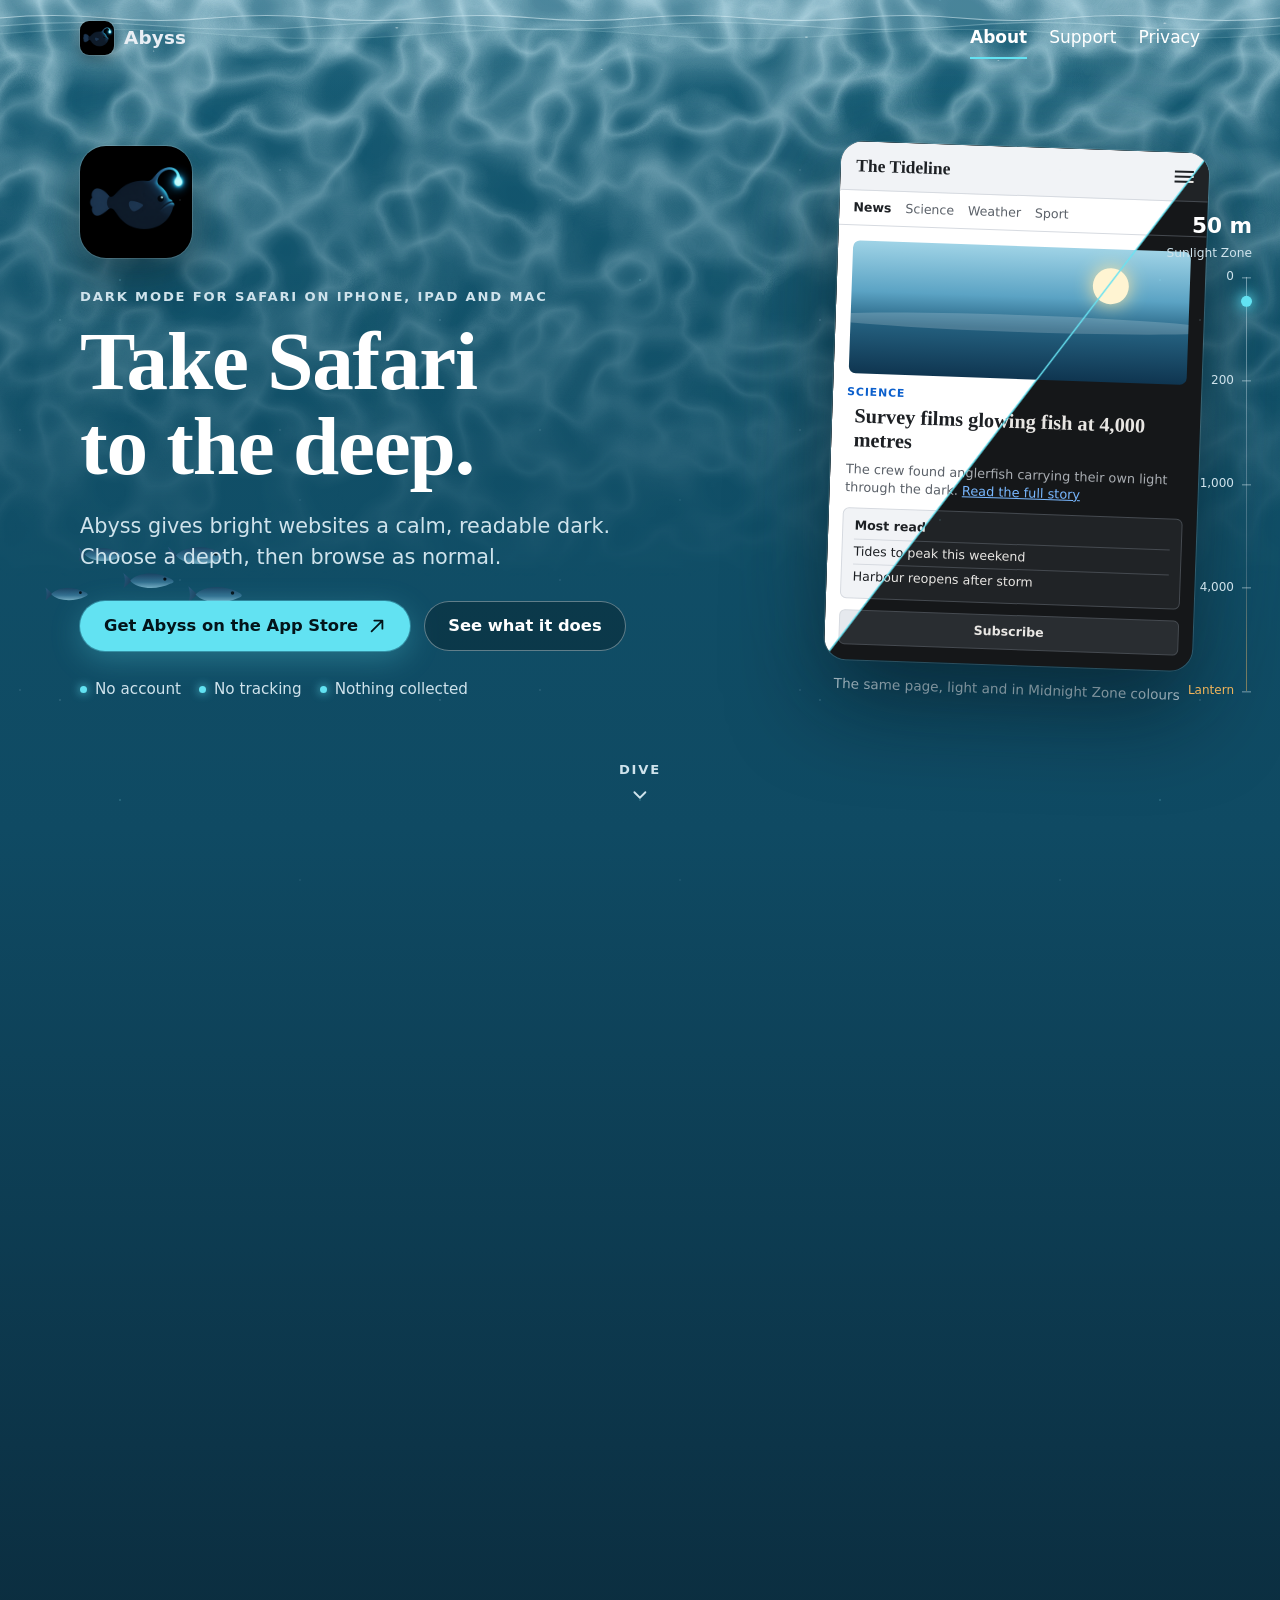
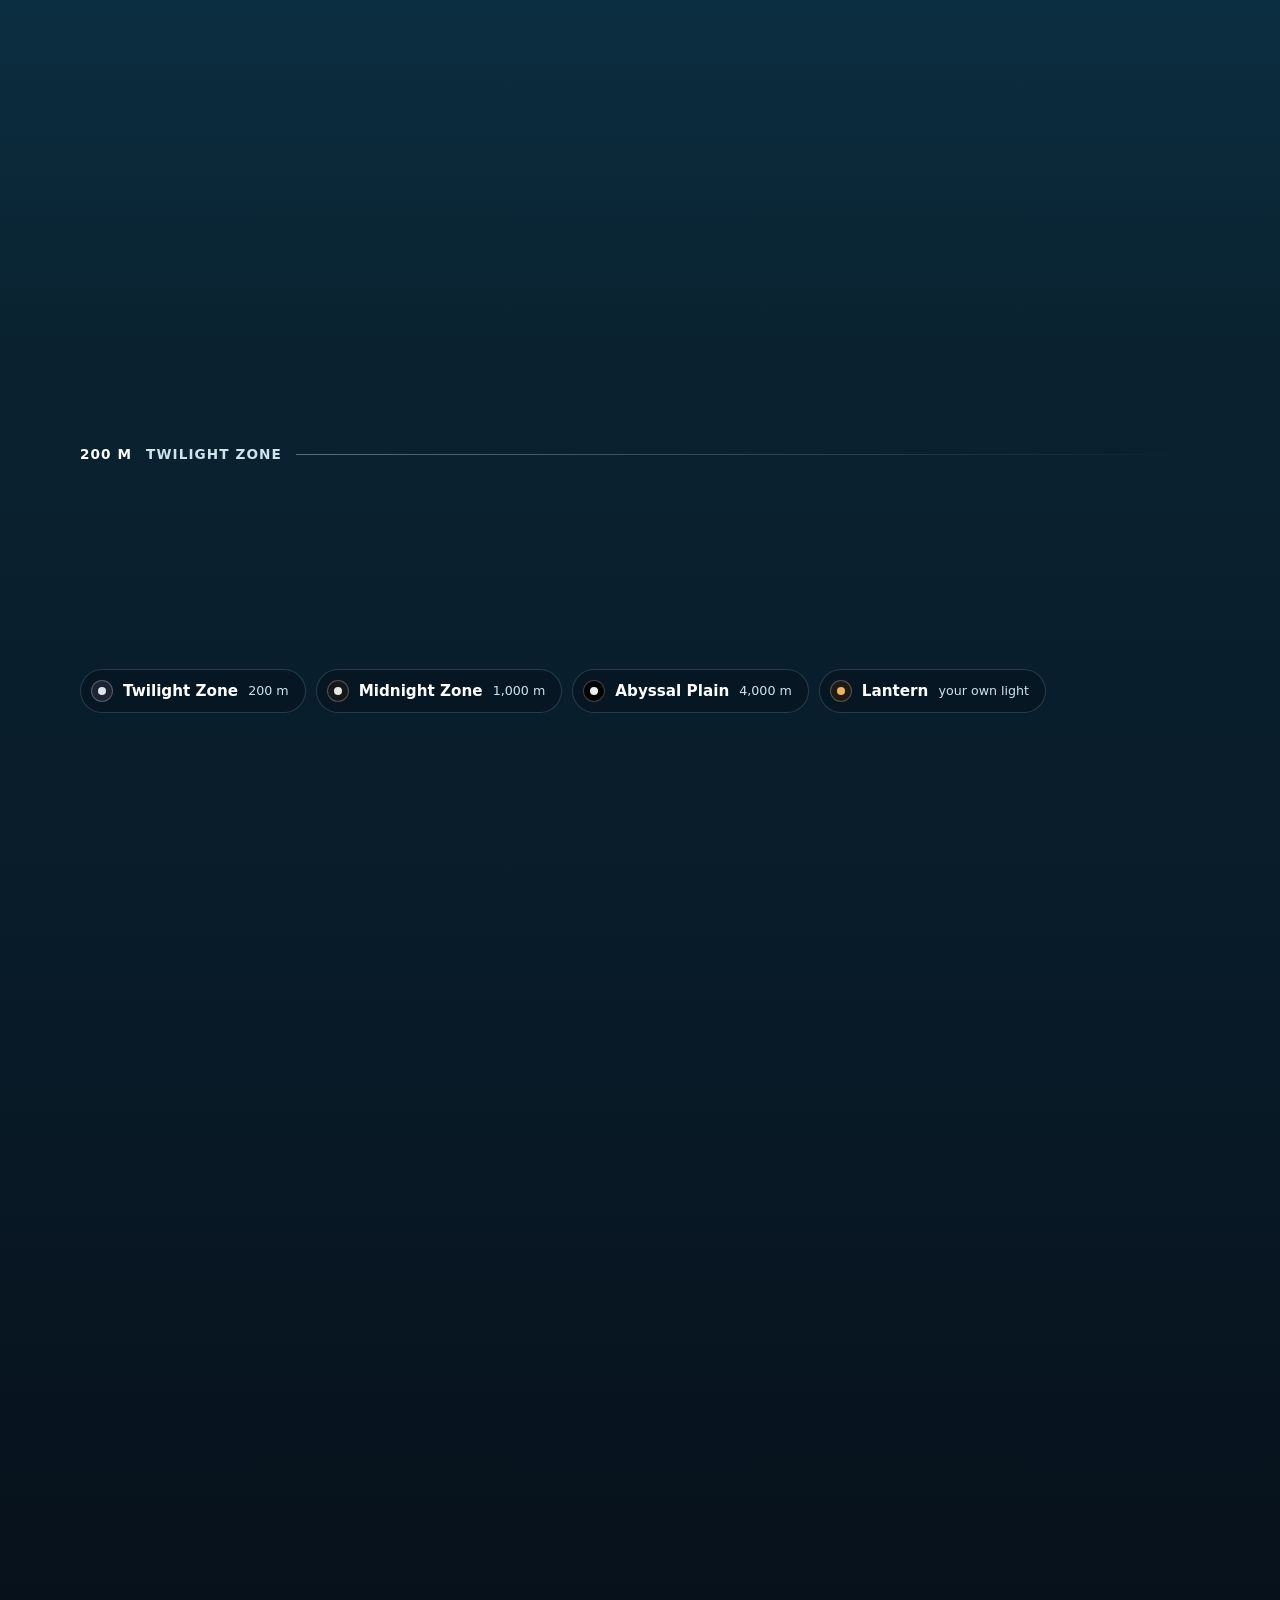
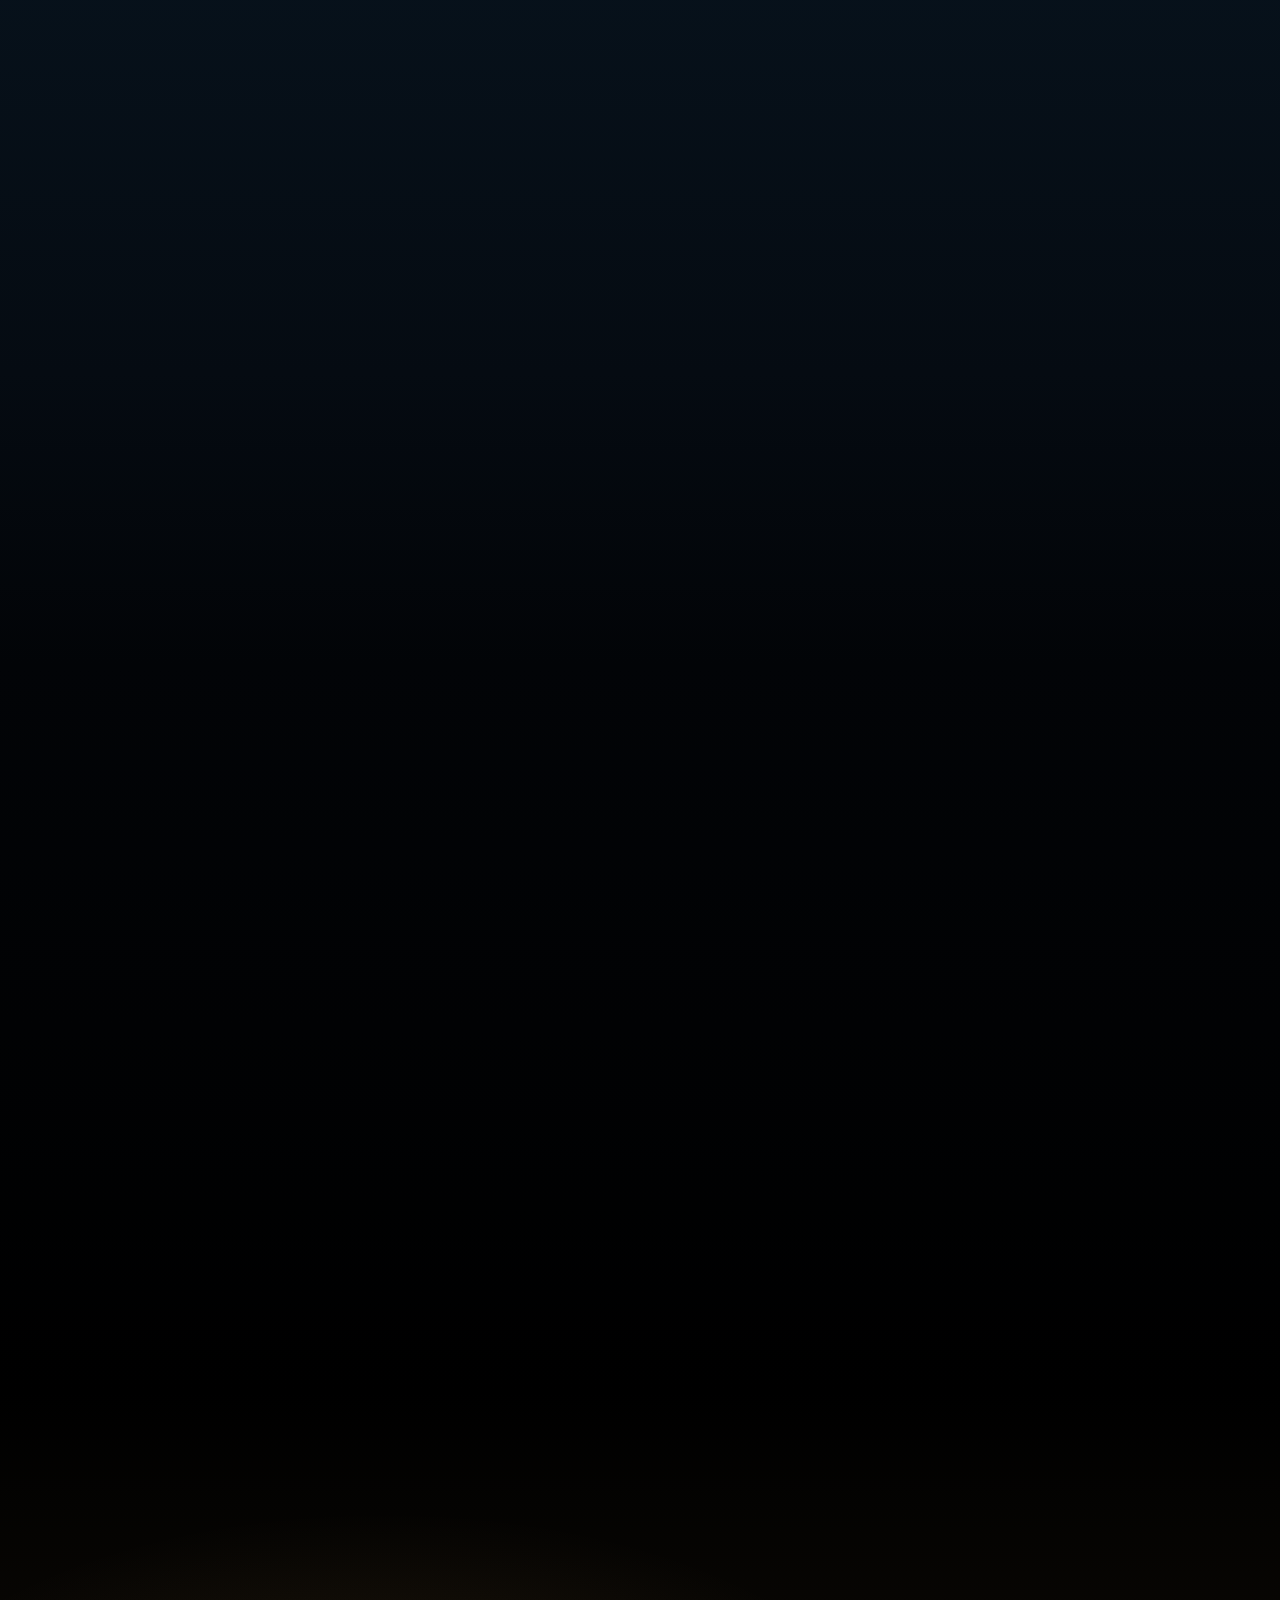
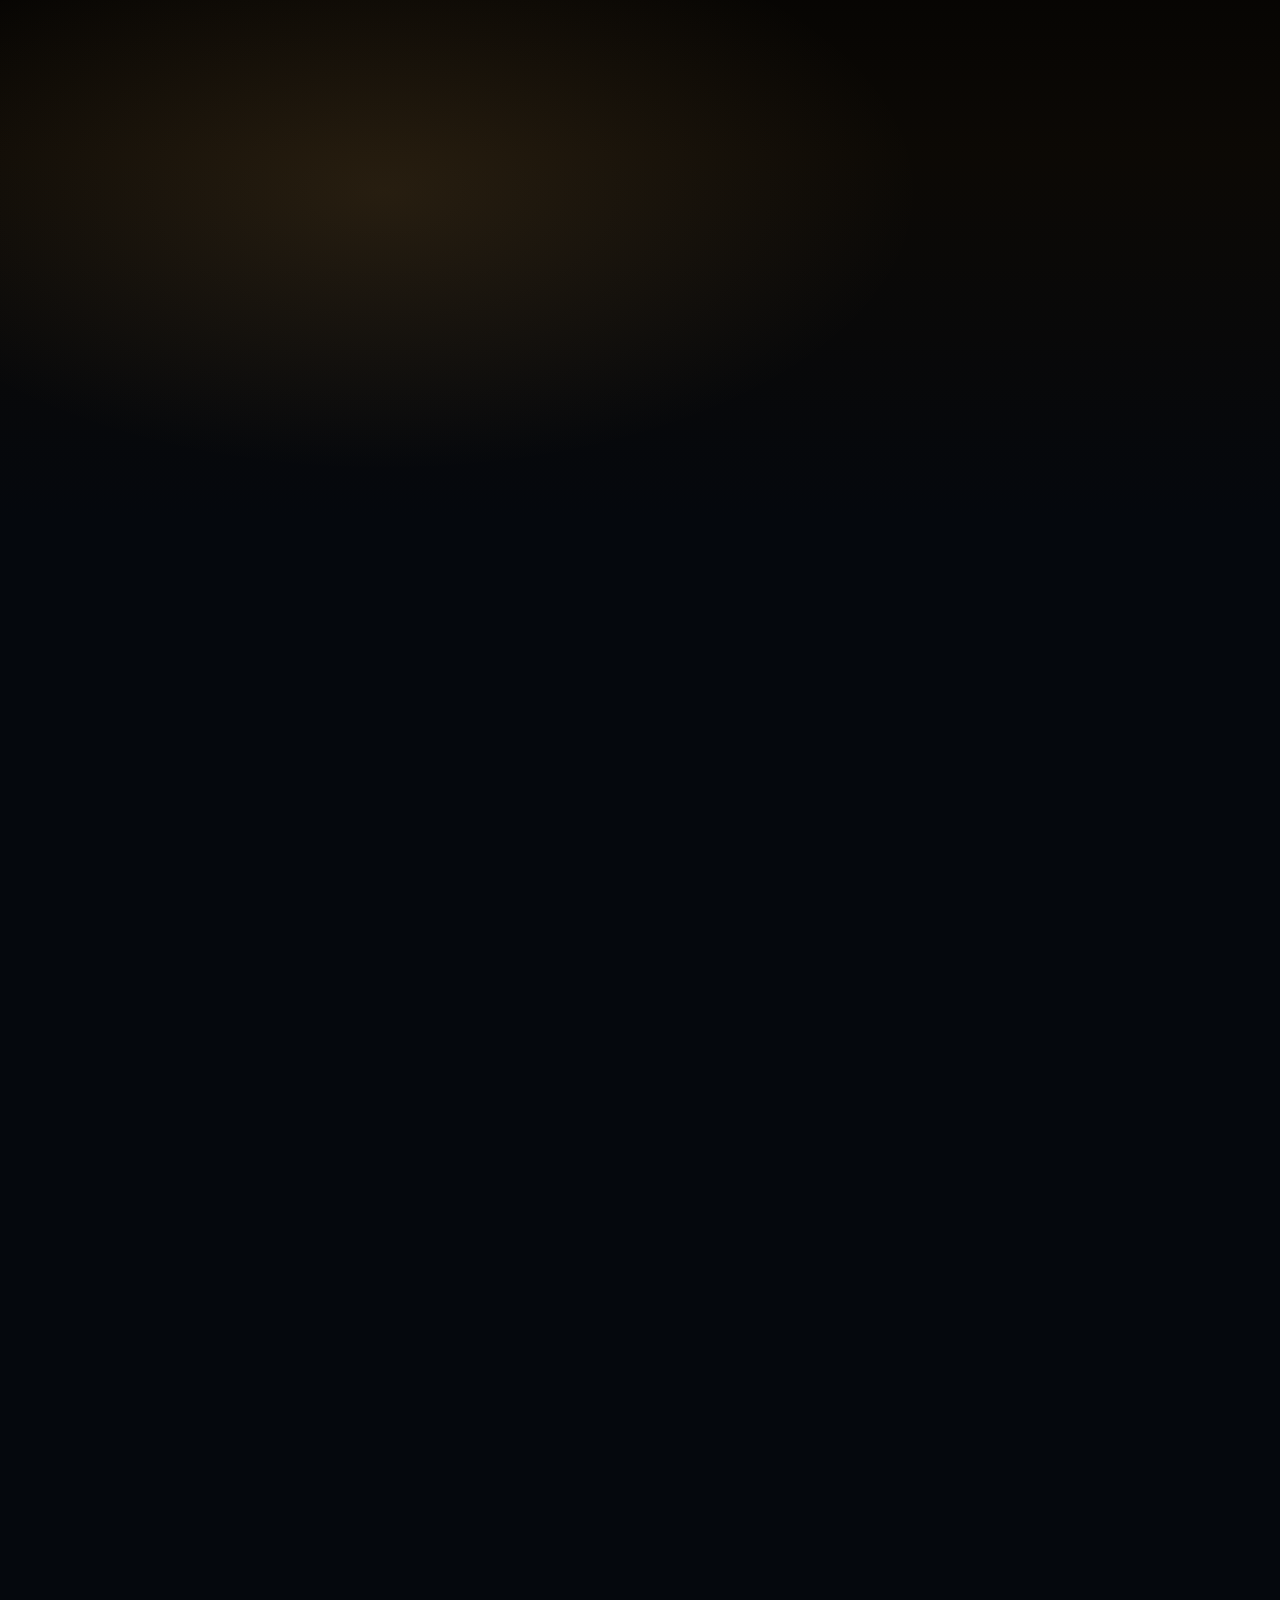
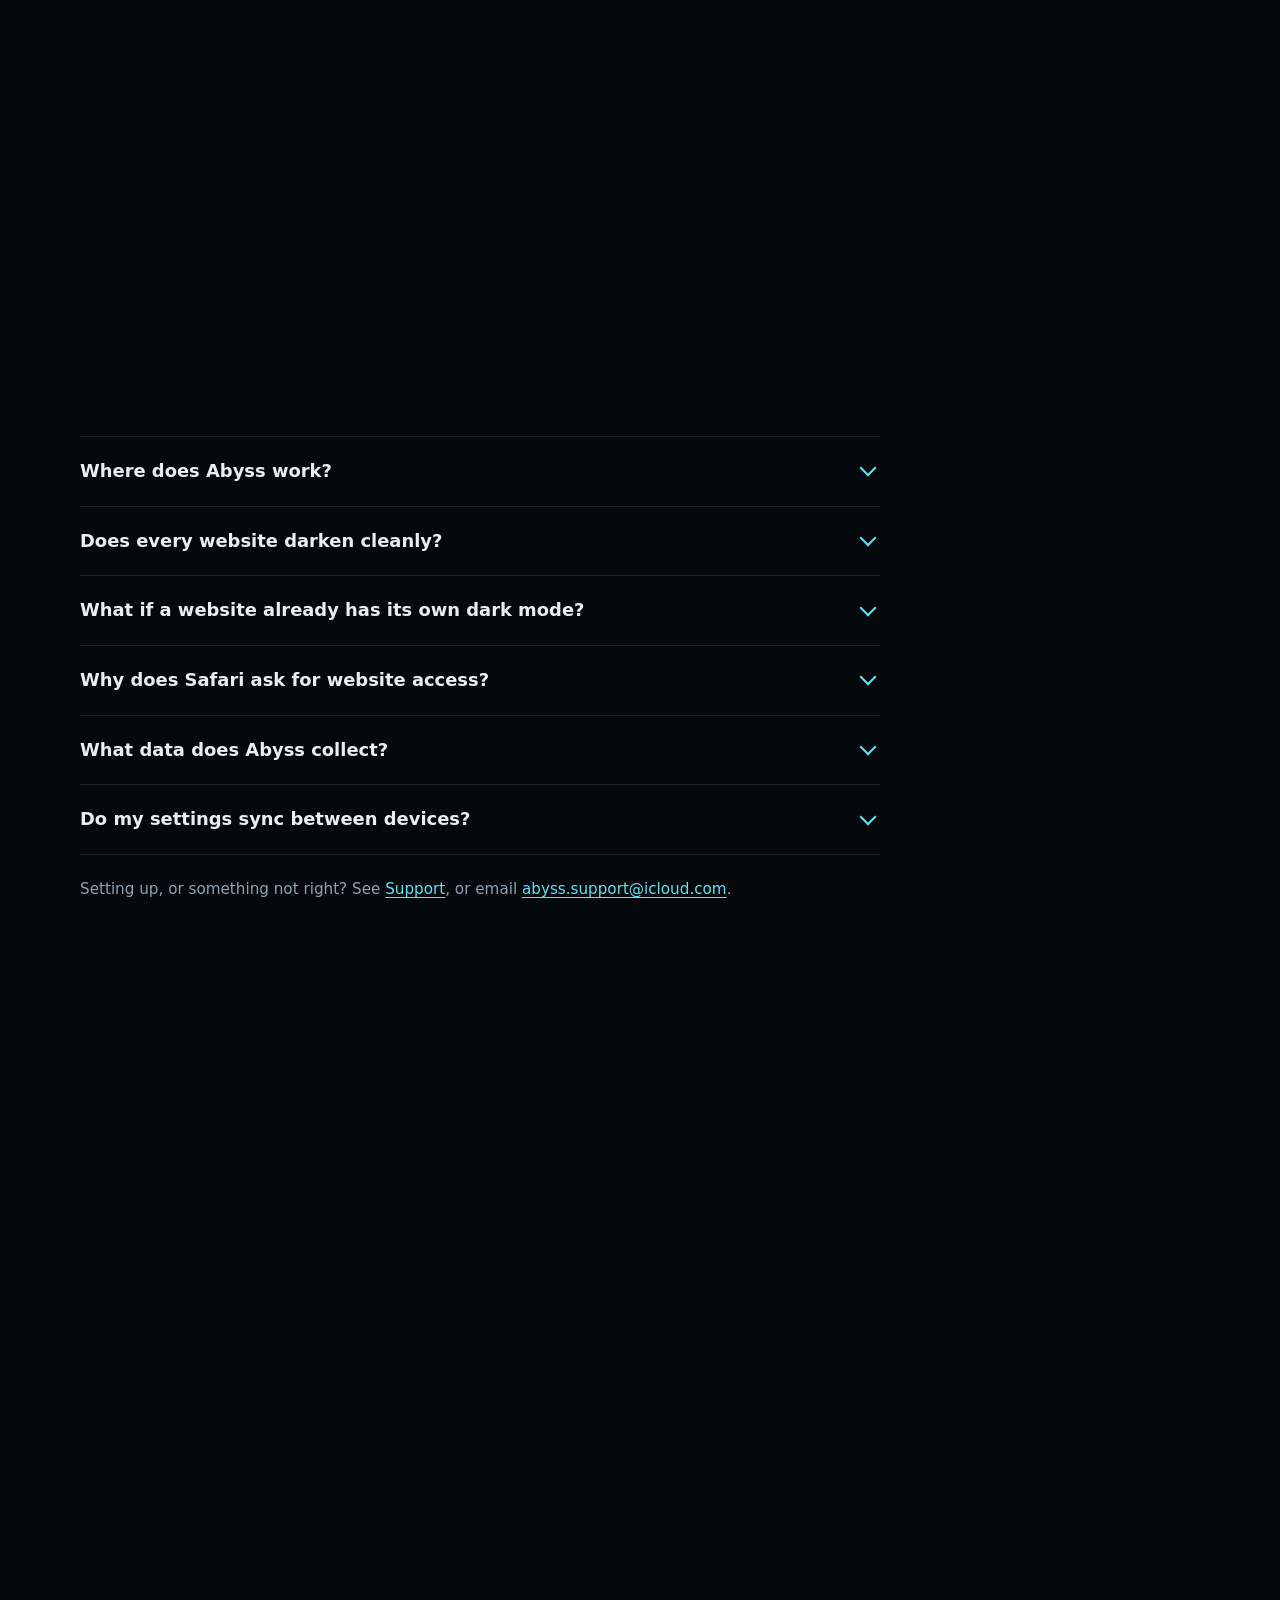
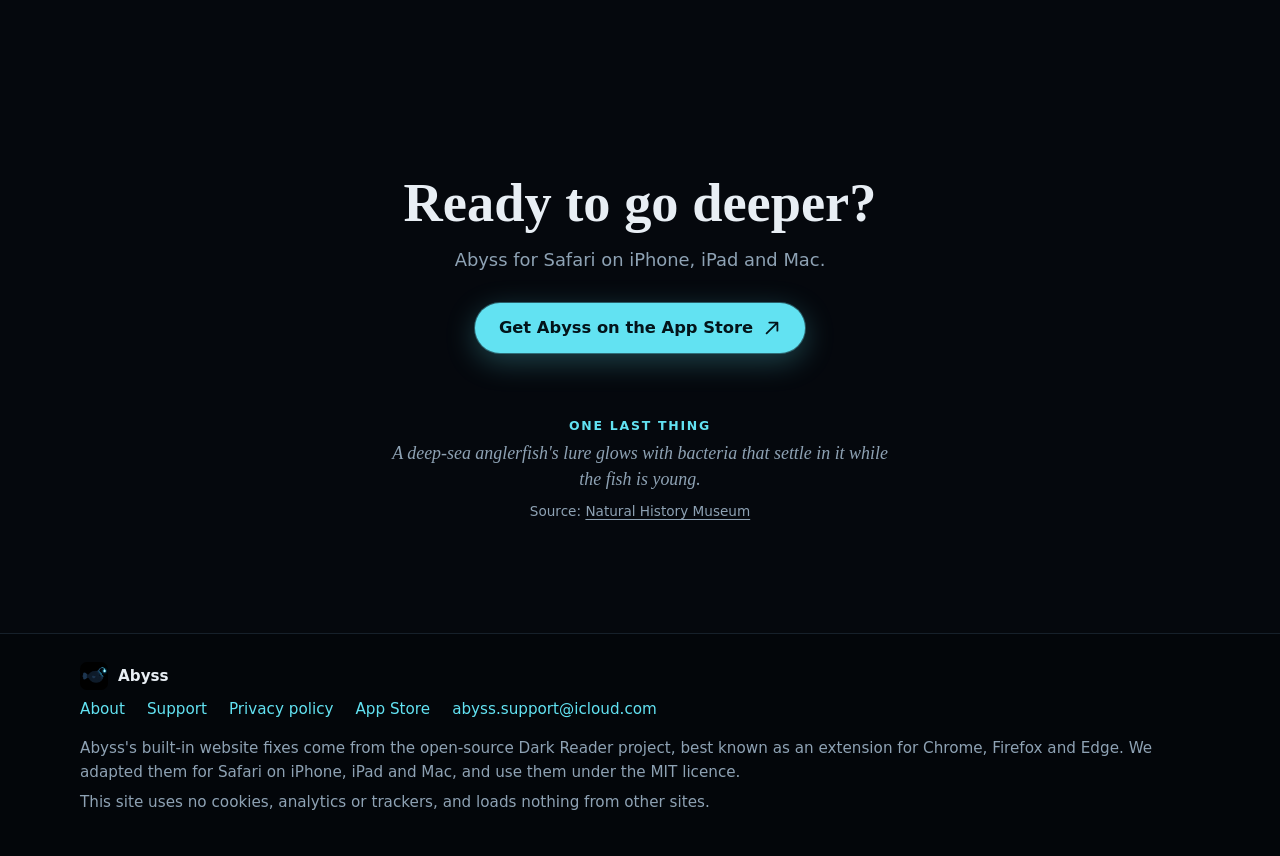
==== commit f1d0cb22: "Footer: Dark Reader fixes adapted for Safari" ====
--- a/index.html
+++ b/index.html
@@ -629,7 +629,7 @@
         <li><a href="https://apps.apple.com/app/id6821133300">App Store</a></li>
         <li><a href="mailto:abyss.support@icloud.com">abyss.support@icloud.com</a></li>
       </ul>
-      <p>Abyss's built-in website fixes come from the open-source Dark Reader project, used under the MIT licence.</p>
+      <p>Abyss's built-in website fixes come from the open-source Dark Reader project, best known as an extension for Chrome, Firefox and Edge. We adapted them for Safari on iPhone, iPad and Mac, and use them under the MIT licence.</p>
       <p>This site uses no cookies, analytics or trackers, and loads nothing from other sites.</p>
     </div>
   </footer>
